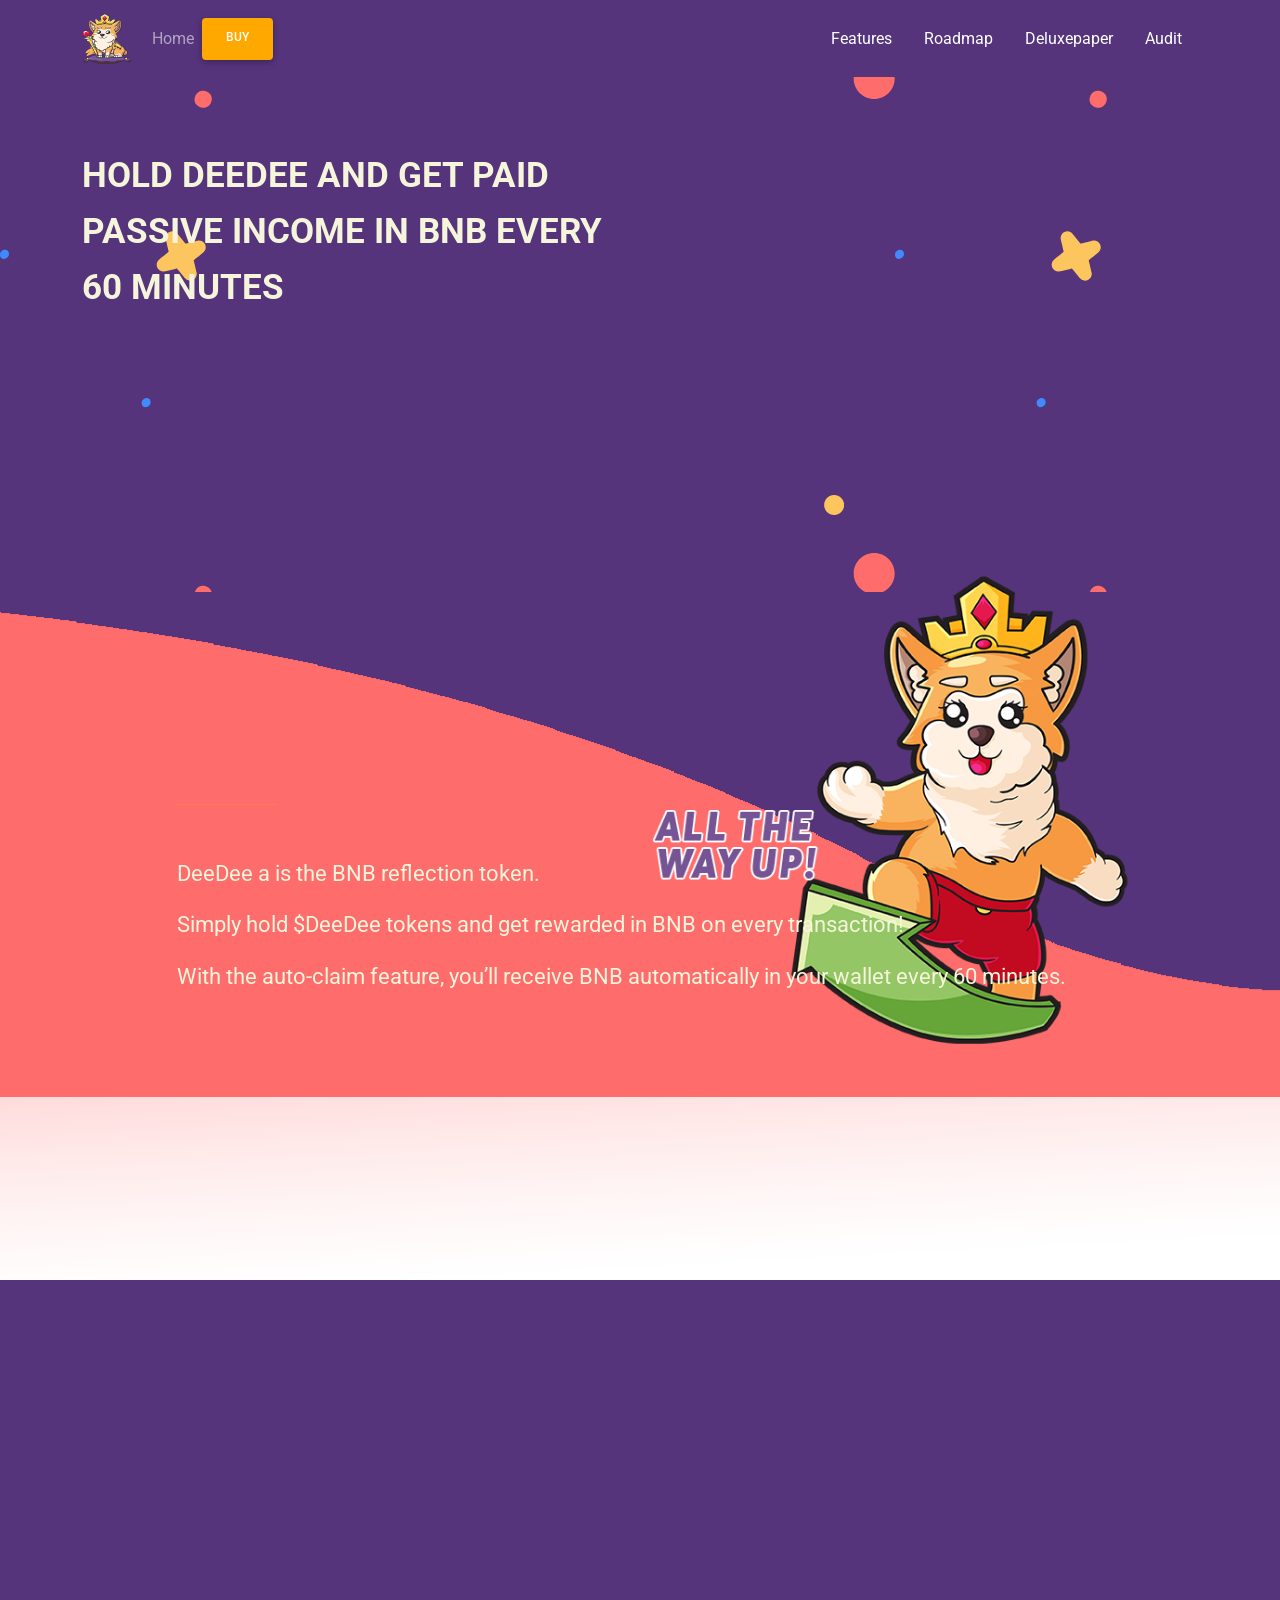
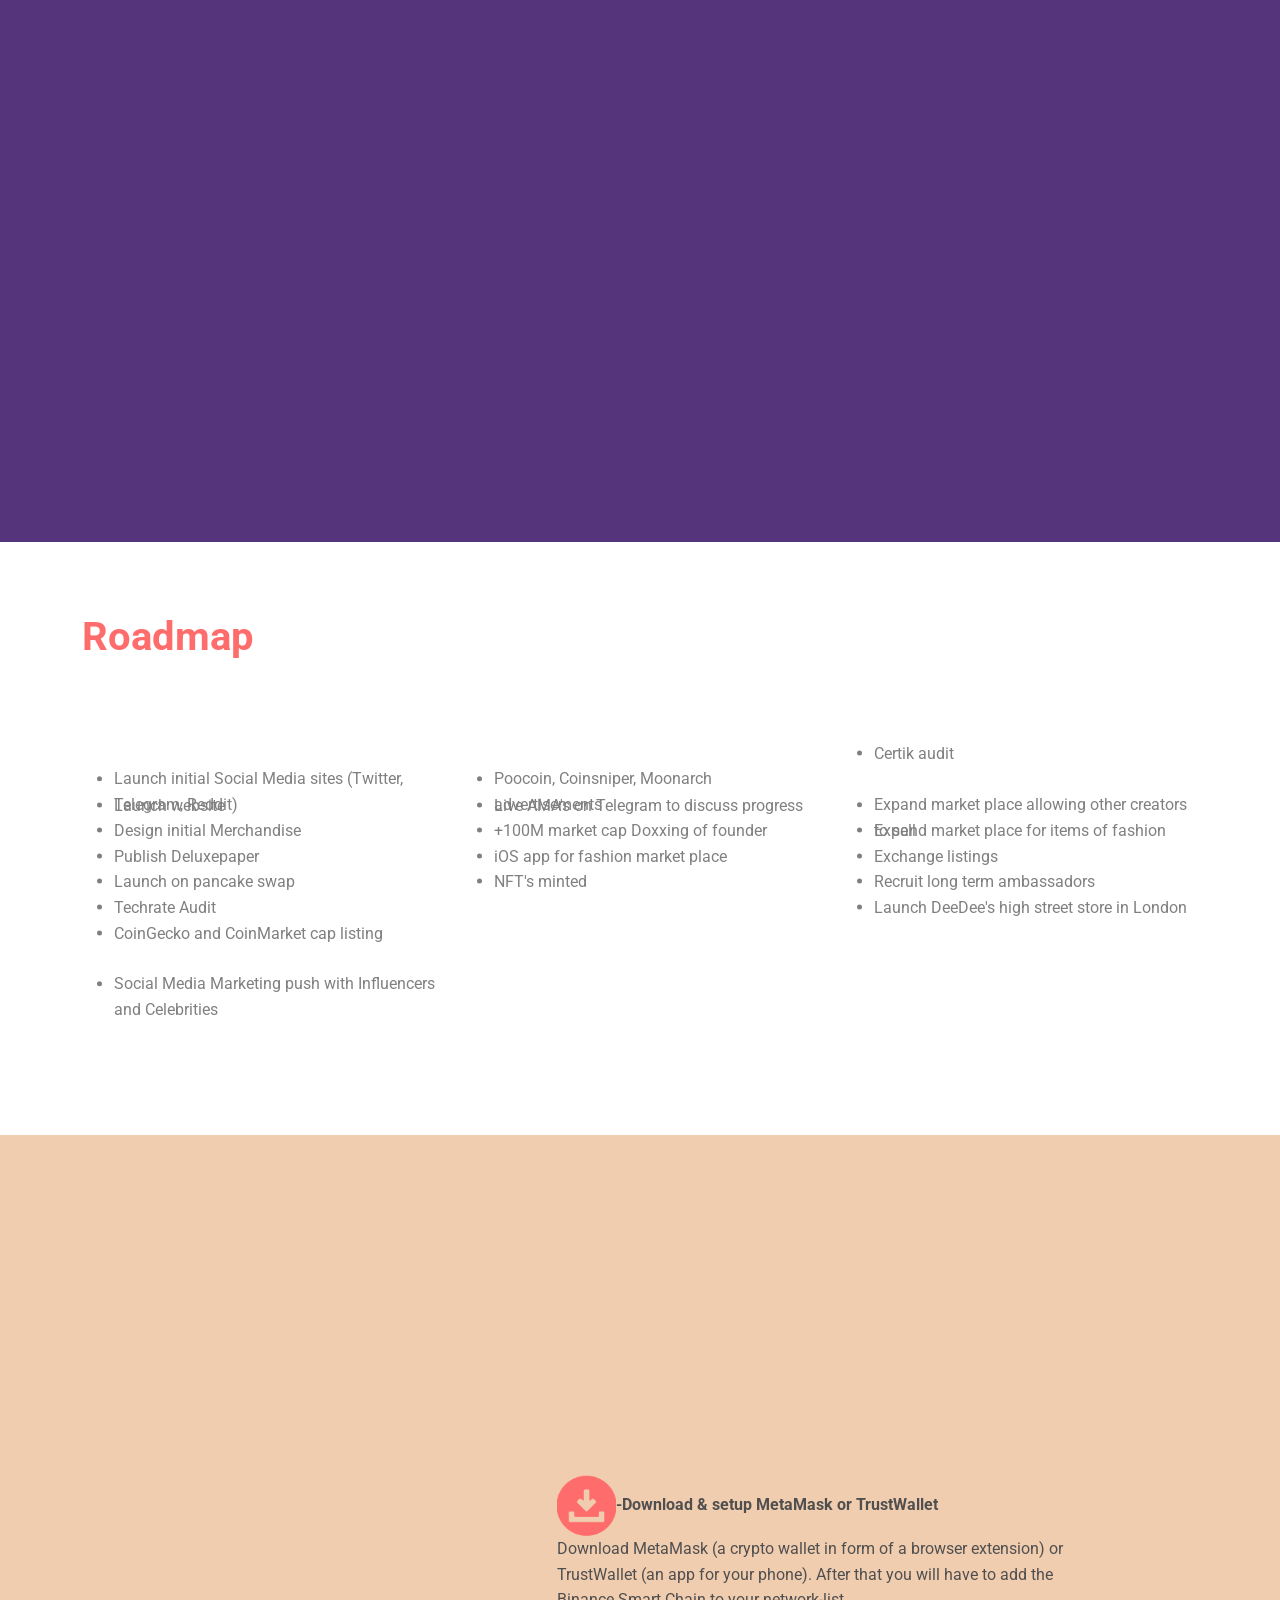
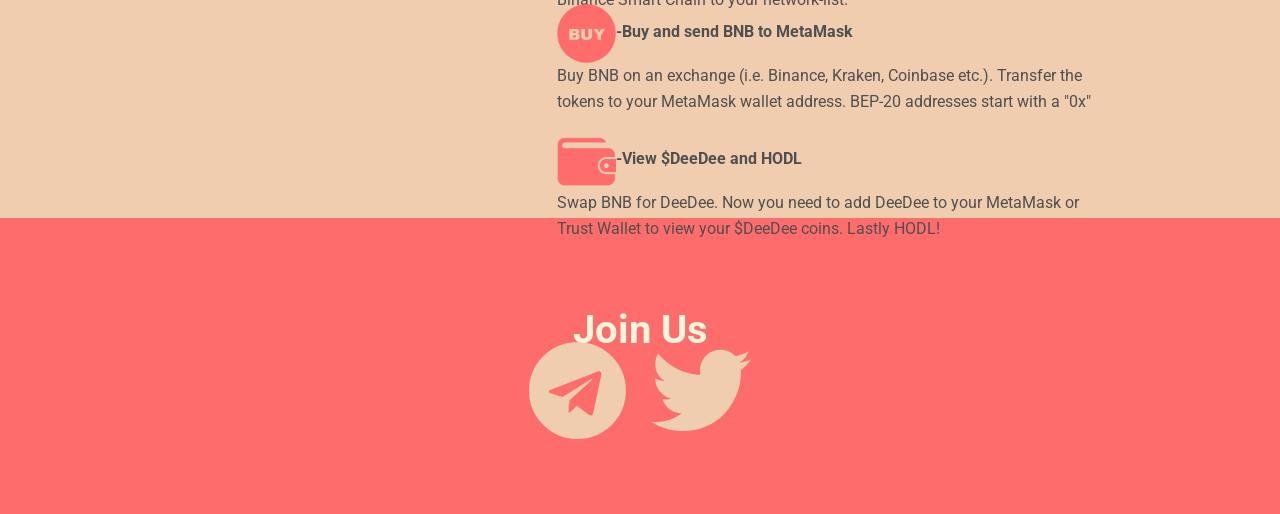
==== index.html @ 5d1626b3 "Add files via upload" ====
<!DOCTYPE html>
<html lang="en">
  <head>
    <meta charset="UTF-8" />
    <meta name="viewport" content="width=device-width, initial-scale=1, shrink-to-fit=no" />
    <meta http-equiv="x-ua-compatible" content="ie=edge" />
    <title>btrend</title>
    <!-- MDB icon -->
    <link rel="icon" href="img/.ico" type="image/x-icon" />
    
    <link rel="stylesheet" href="css/aos.css">
    <!-- Font Awesome -->
    <link rel="stylesheet" href="https://use.fontawesome.com/releases/v5.15.2/css/all.css" />
    <link href="https://unpkg.com/aos@2.2/dist/aos.css" rel="stylesheet"/>
    <!-- Google Fonts Roboto -->
    <link
      rel="stylesheet"
      href="https://fonts.googleapis.com/css2?family=Roboto:wght@300;400;500;700&display=swap"
    />
    <!-- MDB -->
    <link rel="stylesheet" href="css/mdb.min.css" />
    <style>
       body {
           background-color: #55347b;
       }
       .navbar {
           background-color: #55347b;
       }
       .nav-logo {
         width: 50px;
       }
       .fas {
         color: black;
       }
       header {
         padding: 20px;
         background-image: url("img/floating-elements.png");
       }
       h1 {
           font-weight: bolder;
           color: beige;
           font-size: 40px;
       }
       .hr {
           background-color: orange;
           width: 100px;
       }
       .nofill {
         border: 1px solid orange;
         border-radius: 20px;
         padding: 10px;
         color: orange;
         font-size: smaller;
       }
       .fill {
         border: 1px solid orange;
         background-color: orange;
         border-radius: 20px;
         padding: 10px;
         color: white;
         font-size: smaller;
       }
       .ready {
         background-image: url("img/ready.jpg");
         background-repeat: no-repeat;
         background-size: cover;
         background-attachment: fixed;
         padding: 20px;
         text-align: center;
         color: rgb(253, 247, 247);
       }
       .ready-h1 {
         font-size: 200px;
         font-weight: bolder;
       }
   .headerp {
     font-size: 35px;
     font-weight: bolder;
     color: beige;
   }
       .card {
         border: 1px solid #ff6c6c;
         background-color: white;
         background-image: linear-gradient(white, #ff6c6c);
         padding: 20px;
         font-size: smaller;
         text-align: justify;
         color: rgb(17, 17, 17);
         height: 400px;
       }
       .card p {
         font-weight: lighter;
       }
       h4 {
         font-size: 23px;
         font-weight: bolder;
         color: black;
       }
       .services {
         background-image: url("img/bg2.png");
         background-repeat: no-repeat;
         background-size: cover;
         background-attachment: fixed;
         padding: 20px;
         color: white;
       }
       .cardimg {
         width: 120px;
       }
      .about-deedee p {
        font-size: 22px;
        color: beige;
      }
      .about-deedee {
        background-image: url("img/bg1.png");
        padding: 20px;
      }
      .bt {
        border: 1px solid #ff6c6c;
        background-color: #ff6c6c;
        color: beige;
        padding: 15px 40px 15px 40px;
        
      }
      .roadmap {
       background-color: white;  
       color: gray; 
       padding: 20px;
      }
      .roadmap h1 {
        color: #ff6c6c;
      }
      .how {
        background-color: rgb(241, 205, 176);
        padding: 20px;
      }
      .how-buy {
        height: 60px;
      }
    </style>
  </head>
  <body>
    <!-- Start your project here-->
   <!-- Navbar -->
   <nav class="navbar navbar-expand-lg fixed-top navbar-dark " style="box-shadow: none;">
              <!-- Container wrapper -->
              <div class="container">
                <!-- Navbar brand -->
                <a style="font-weight: 800px;" class="navbar-brand me-2" href="https://mecnix.com/">
                  <img src="img/deelogo.png" class="nav-logo" width="20px">
                </a>

                <!-- Toggle button -->
                <button
                  class="navbar-toggler"
                  type="button"
                  data-mdb-toggle="collapse"
                  data-mdb-target="#navbarButtonsExample"
                  aria-controls="navbarButtonsExample"
                  aria-expanded="false"
                  aria-label="Toggle navigation"
                >
                  <i class="fas fa-bars"></i>
                </button>

                <!-- Collapsible wrapper -->
                <div class="collapse navbar-collapse" id="navbarButtonsExample">
                  <!-- Left links -->
                  <ul class="navbar-nav me-auto mb-2 mb-lg-0">
                    <li class="nav-item">
                      <a class="nav-link" href="#">Home</a>
                    </li>
                    <a type="button" href="#contact" class="btn btn-warning btn-theme me-3">
                      Buy
                    </a>
                  </ul>
                  <!-- Left links -->

                  <div class="d-flex align-items-center">
                  <a href="#about"  class="px-3 text-white">
                      Features 
                    </a>
                    <a href="#contact" class="px-3 text-white">
                      Roadmap 
                    </a>
                    <a type="button" href="#contact" class="px-3 text-white">
                      Deluxepaper
                    </a>
                    <a type="button" href="#contact" class="px-3 text-white">
                      Audit
                    </a>
                   
                  </div>
                </div>
                <!-- Collapsible wrapper -->
              </div>
              <!-- Container wrapper -->
            </nav>
            <!-- Navbar -->
<header>
      <div class="container">
           <div class="row">
                 <div class="col-md-6">
                     <div class="header-c">
                         <br>
                         <br>
                         <br>
                         <br>
                         <br>
                         <p class="headerp">
                            HOLD DEEDEE
                            AND GET PAID PASSIVE
                            INCOME IN BNB EVERY
                            60 MINUTES
                         </p>
                     </div>
                 </div>
                 <div class="col-md-6">
                     <br>
                     <br>
                     <br>
                     <img src="img/header.png" class="card-img-top"  data-aos="slide-up" data-aos-duration="1000">
                 </div>
           </div>
      </div>
</header>
<div class="about-deedee">
    <div class="container">
         <div class="row">
              <div class="col-md-1"></div>
              <div class="col-md-10">
                <br>
                <br>
                <br>
                <br>
                <br>
                   <h1 data-aos="fade-up" data-aos-duration="1000">What $DeeDee</h1>
                  <hr class="hr">
                  <p data-aos="slide-up" data-aos-duration="1000">DeeDee a is the BNB reflection token.</p>
                  <p data-aos="slide-up" data-aos-duration="1000">Simply hold $DeeDee tokens and get rewarded in BNB on every transaction!</p>
                  <p data-aos="slide-up" data-aos-duration="1000">With the auto-claim feature, you’ll receive BNB automatically in your wallet every 60 minutes.</p>
                  <br>
                  
                <br>
                <br>
                <br>
              </div>
              <div class="col-md-1"></div>
         </div>
    </div>
</div>
<div class="services d-flex justify-content-center">
  <br>
  <br>
  <br>
     <div class="container">
           <div class="row">
                <div class="col-md-1"></div>
                <div class="col-md-10">
                  
                  <div class="row">
                    <div class="col-md-4">
                     <br>
                     <br>
                         <div class="card"  data-aos="fade-up" data-aos-duration="1000">
                              <img src="img/3.png" class="cardimg"><br>
                              <h4>10/12% Redistribution In BNB</h4>
                              <p>
                              10% of every buy and 12% of every sell is taken and redistributed to all holders. Hold $DeeDee coins, earn BNB. You
                              don’t need to claim your earned BNB. It’s automatically sent to your wallet every 60 minutes. Note: in periods of lower
                              volume this may take longer, but you always get your BNB.
                              </p>
                         </div>
                         <br>
                           <br>
                    </div>
                    <div class="col-md-4">
                     <br>
                     <br>
                        <div class="card"  data-aos="fade-up" data-aos-duration="1000">
                             <img src="img/4.png" class="cardimg">
                             <h4>1% charity</h4>
                             <hr class="hr">
                             <p>
                              From every transaction, 1% of every transaction auto distributed
                             </p>
                       </div>
                       <br>
                           <br>
                    </div>
                    <div class="col-md-4">
                           <br>
                           <br>
                       <div class="card"  data-aos="fade-up" data-aos-duration="1000">
                            <img src="img/5.PNG" class="cardimg"><br>
                           <h4>Auto Liquidity Pool</h4>
                           <hr class="hr">
                           <p>
                            2% of every buy and 3% of every sell is transformed into liquidity for Pancakeswap.
                            It’s automatic and helps create a price floor (stability).

                           </p>
                       </div>
                       <br>
                       <br>
                    </div>
               </div>

              <div class="row">
                <div class="col-md-4">
                  <br>
                  <br>
                  <div class="card" data-aos="fade-up" data-aos-duration="1000">
                    <img src="img/6.png" class="cardimg"><br>
                    <h4>Secured By Design</h4>
                    <p>
                      Initial Liquidity Provided will be locked with DXLock for more than 6months. The contract is being audited by Techrate
                      (In progress).
                    </p>
                  </div>
                  <br>
                  <br>
                </div>
                <div class="col-md-4">
                  <br>
                  <br>
                  <div class="card" data-aos="fade-up" data-aos-duration="1000">
                    <img src="img/7.png" class="cardimg">
                    <h4>Massive Marketing Plan</h4>
                    <hr class="hr">
                    <p>
                      2% of every transaction is allocated to Marketing in BNB (swapped to BNB in real time to avoid dumps). So we can fuel
                      the most ambitious projects and reward our active community
                    </p>
                  </div>
                  <br>
                  <br>
                </div>
                <div class="col-md-4">
                  <br>
                  <br>
                  <div class="card" data-aos="fade-up" data-aos-duration="1000">
                    <img src="img/3.PNG" class="cardimg"><br>
                    <h4>Huge giveaways</h4>
                    <hr class="hr">
                    <p>
                      Large giveaways planned at staggered market caps from iPhones, Louis Vuitton handbags, Teslas, Lamborghinis and much
                      more.
              
                    </p>
                  </div>
                  <br>
                  <br>
                </div>
              </div>

                </div>
                <div class="col-md-1"></div>
           </div>
     </div>
     <br>
  <br>
  <br>
</div>  
<div class="roadmap">
  <br>
  <br>
     <div class="container">
          <div class="row">
              <br>
              <br>
              <br>
              <br>
              <h1 data-aos="Zoom-in" data-aos-duration="1000">Roadmap</h1>
              
              <br>
              <br>
               <div class="col-md-4">
                   <ul>
                      <li data-aos="slide-up" data-aos-duration="1000">Launch initial Social Media sites (Twitter, Telegram, Reddit)</li>
                      <li data-aos="slide-up" data-aos-duration="1000">Launch website</li>
                      <li data-aos="slide-up" data-aos-duration="1000">Design initial Merchandise</li>
                      <li data-aos="slide-up" data-aos-duration="1000">Publish Deluxepaper</li>
                      <li data-aos="slide-up" data-aos-duration="1000">Launch on pancake swap</li>
                      <li data-aos="slide-up" data-aos-duration="1000">Techrate Audit</li>
                      <li data-aos="slide-up" data-aos-duration="1000">CoinGecko and CoinMarket cap listing</li>
                      <li data-aos="slide-up" data-aos-duration="1000">Social Media Marketing push with Influencers and Celebrities</li>
                   </ul>
               </div>
              <div class="col-md-4">
                  <ul>
                    <li data-aos="slide-up" data-aos-duration="1000">Poocoin, Coinsniper, Moonarch advertisements</li>
                    <li data-aos="slide-up" data-aos-duration="1000">Live AMA's on Telegram to discuss progress</li>
                    <li data-aos="slide-up" data-aos-duration="1000">+100M market cap Doxxing of founder</li>
                   
                    <li data-aos="slide-up" data-aos-duration="1000">iOS app for fashion market place</li>
                    <li data-aos="slide-up" data-aos-duration="1000">NFT's minted</li>
                  </ul>
              </div>
              <div class="col-md-4">
                   <ul>
                       <li data-aos="slide-up" data-aos-duration="1000">Certik audit</li>
                       <li data-aos="slide-up" data-aos-duration="1000">Expand market place allowing other creators to sell</li>
                       <li data-aos="slide-up" data-aos-duration="1000">Expand market place for items of fashion</li>
                       <li data-aos="slide-up" data-aos-duration="1000">Exchange listings</li>
                       <li data-aos="slide-up" data-aos-duration="1000">Recruit long term ambassadors</li>
                       <li data-aos="slide-up" data-aos-duration="1000">Launch DeeDee's high street store in London</li>
                   </ul>
                  <br>
              </div>
              <a href="" class="bt" data-aos="zoom-out" data-aos-duration="1000">WHITEPAPER</a>
              <br>
              <br>
              <br>
          </div>
     </div>
     <br>
     <br>
</div>
<div class="how">
  <br>
  <br>
     <div class="container">
         <div class="row">
             <div class="col-md-1"></div>
             <div class="col-md-4">
                 <img src="img/object32x.png" class="card-img-top" data-aos="zoom-out" data-aos-duration="1000">
             </div>
             <div class="col-md-6">
                <br>
                <br>
                 <h1 data-aos="zoom-out" data-aos-duration="1000">How to buy $DeeDee</h1>
                 <br>
                 <p data-aos="slide-up" data-aos-duration="1000">
                <img class="how-buy" src="img/images.png"><b>-Download & setup MetaMask or TrustWallet</b><br>
                Download MetaMask (a crypto wallet in form of a browser extension) or TrustWallet (an app for your phone). After that
                you will have to add the Binance Smart Chain to your network-list.
              </p>
                <p data-aos="slide-up" data-aos-duration="1000">
                  <img class="how-buy" src="img/buy.png"><b>-Buy and send BNB to MetaMask</b><br>
                  Buy BNB on an exchange (i.e. Binance, Kraken, Coinbase etc.). Transfer the tokens to your MetaMask wallet address.
                  BEP-20 addresses start with a "0x"
                </p>
                <p data-aos="slide-up" data-aos-duration="1000">
                  <img class="how-buy" src="img/wallet.png"><b>-View $DeeDee and HODL</b><br>
                  Swap BNB for DeeDee. Now you need to add DeeDee to your MetaMask or Trust Wallet to view your $DeeDee coins. Lastly
                  HODL!
                </p>
                
             </div>
             <div class="col-md-1"></div>
         </div>
     </div>
      <br>
      <br>
</div>
<!-- Footer -->
<footer style="text-align: center; font-size: 100px;padding: 40px;background-color: #ff6c6c;">
    <div class="container">
        <div class="row">
             <div class="col-md-4"></div>
            <div class="col-md-4">
                <h1 data-aos="slide-up" data-aos-duration="1000">Join Us</h1>
                <a href="https://t.me/officialdeluxedoge" data-aos="slide-up" data-aos-duration="1000" style="color: rgb(241, 205, 176);"><i class="fab fa-telegram"></i></a>
                <a href="https://twitter.com/DeeDeeDoge" data-aos="slide-up" data-aos-duration="1000" style="color: rgb(241, 205, 176);"><i class="fab fa-twitter"></i></a>
            </div>
            <div class="col-md-4"></div>
        </div>
    </div>
</footer>
<script src="js/aos.js"></script>
    <script>
      AOS.init({
        easing: 'ease-in-out-sine'
      });
    </script>

    <!-- MDB -->
    <script type="text/javascript" src="js/mdb.min.js"></script>
    <!-- Custom scripts -->
    <script src="https://unpkg.com/aos@2.2/dist/aos.js"></script>
    <script type="text/javascript"></script>
  </body>
</html>
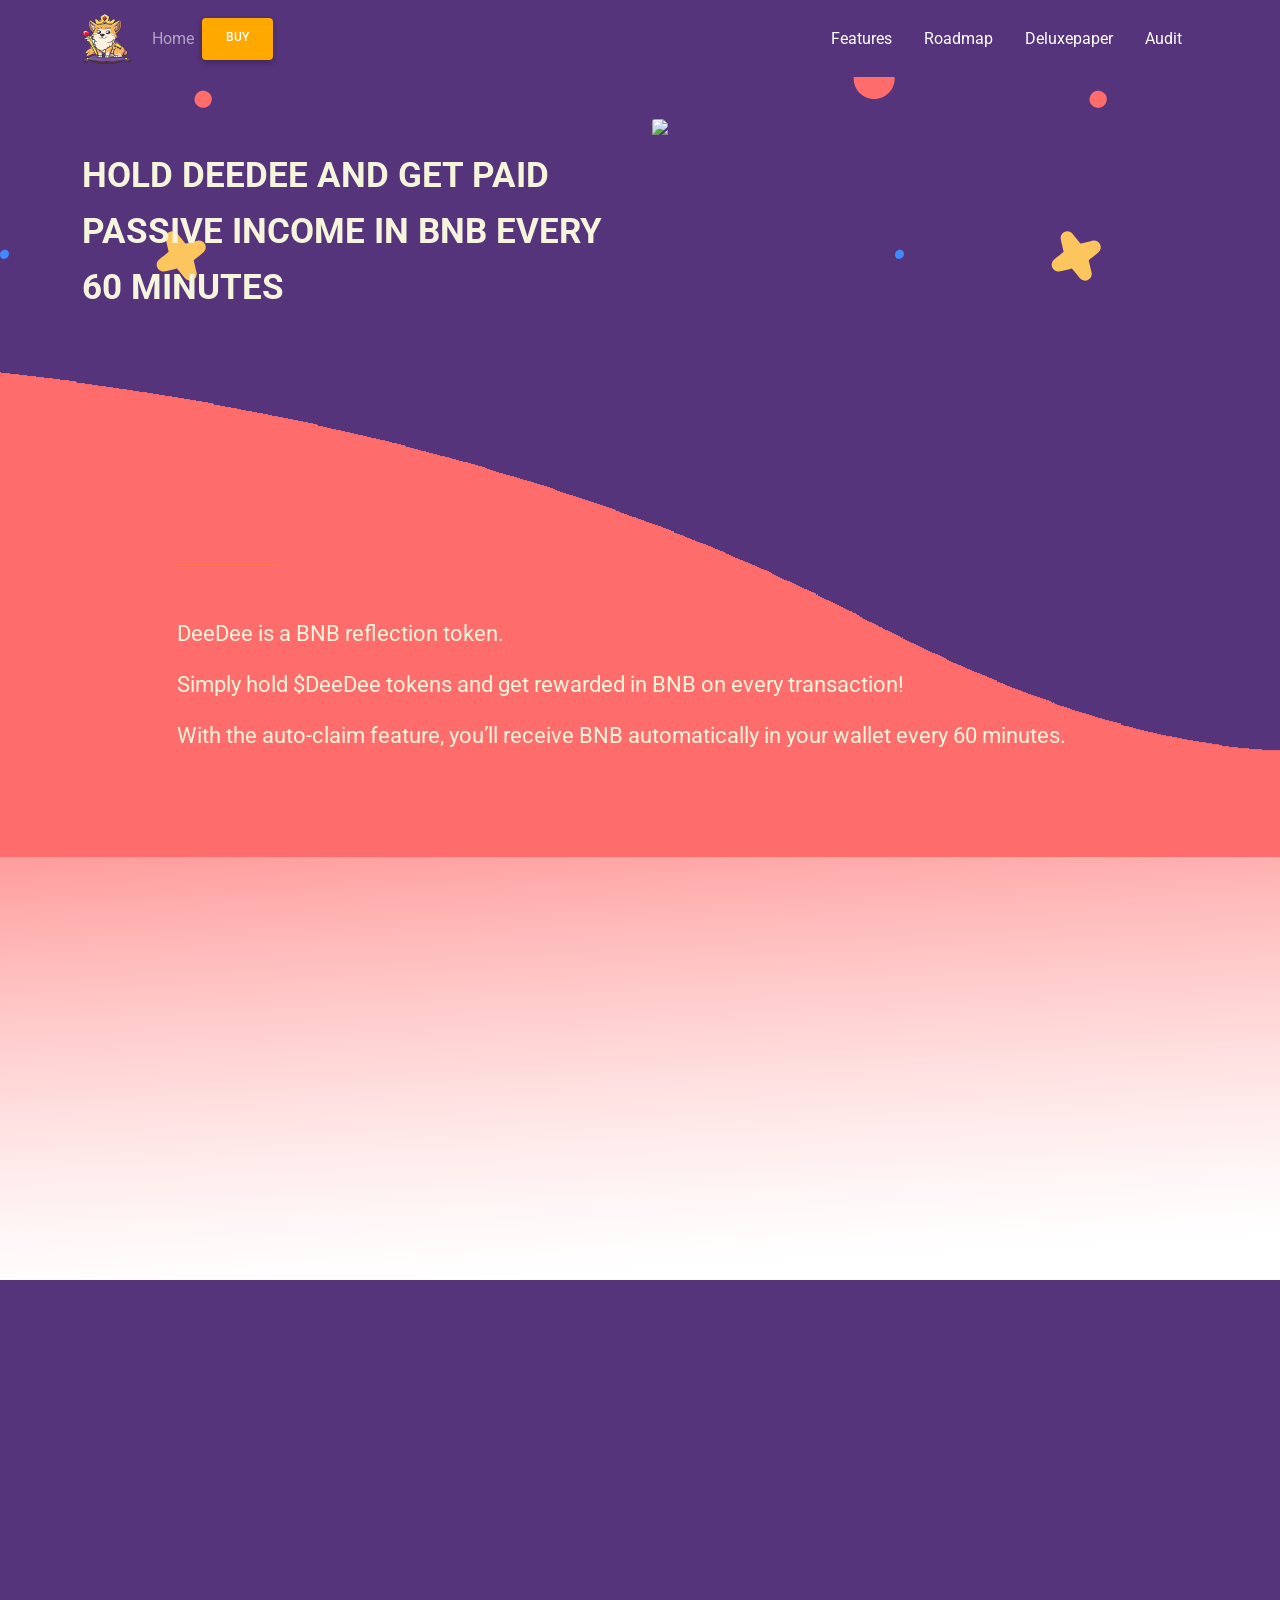
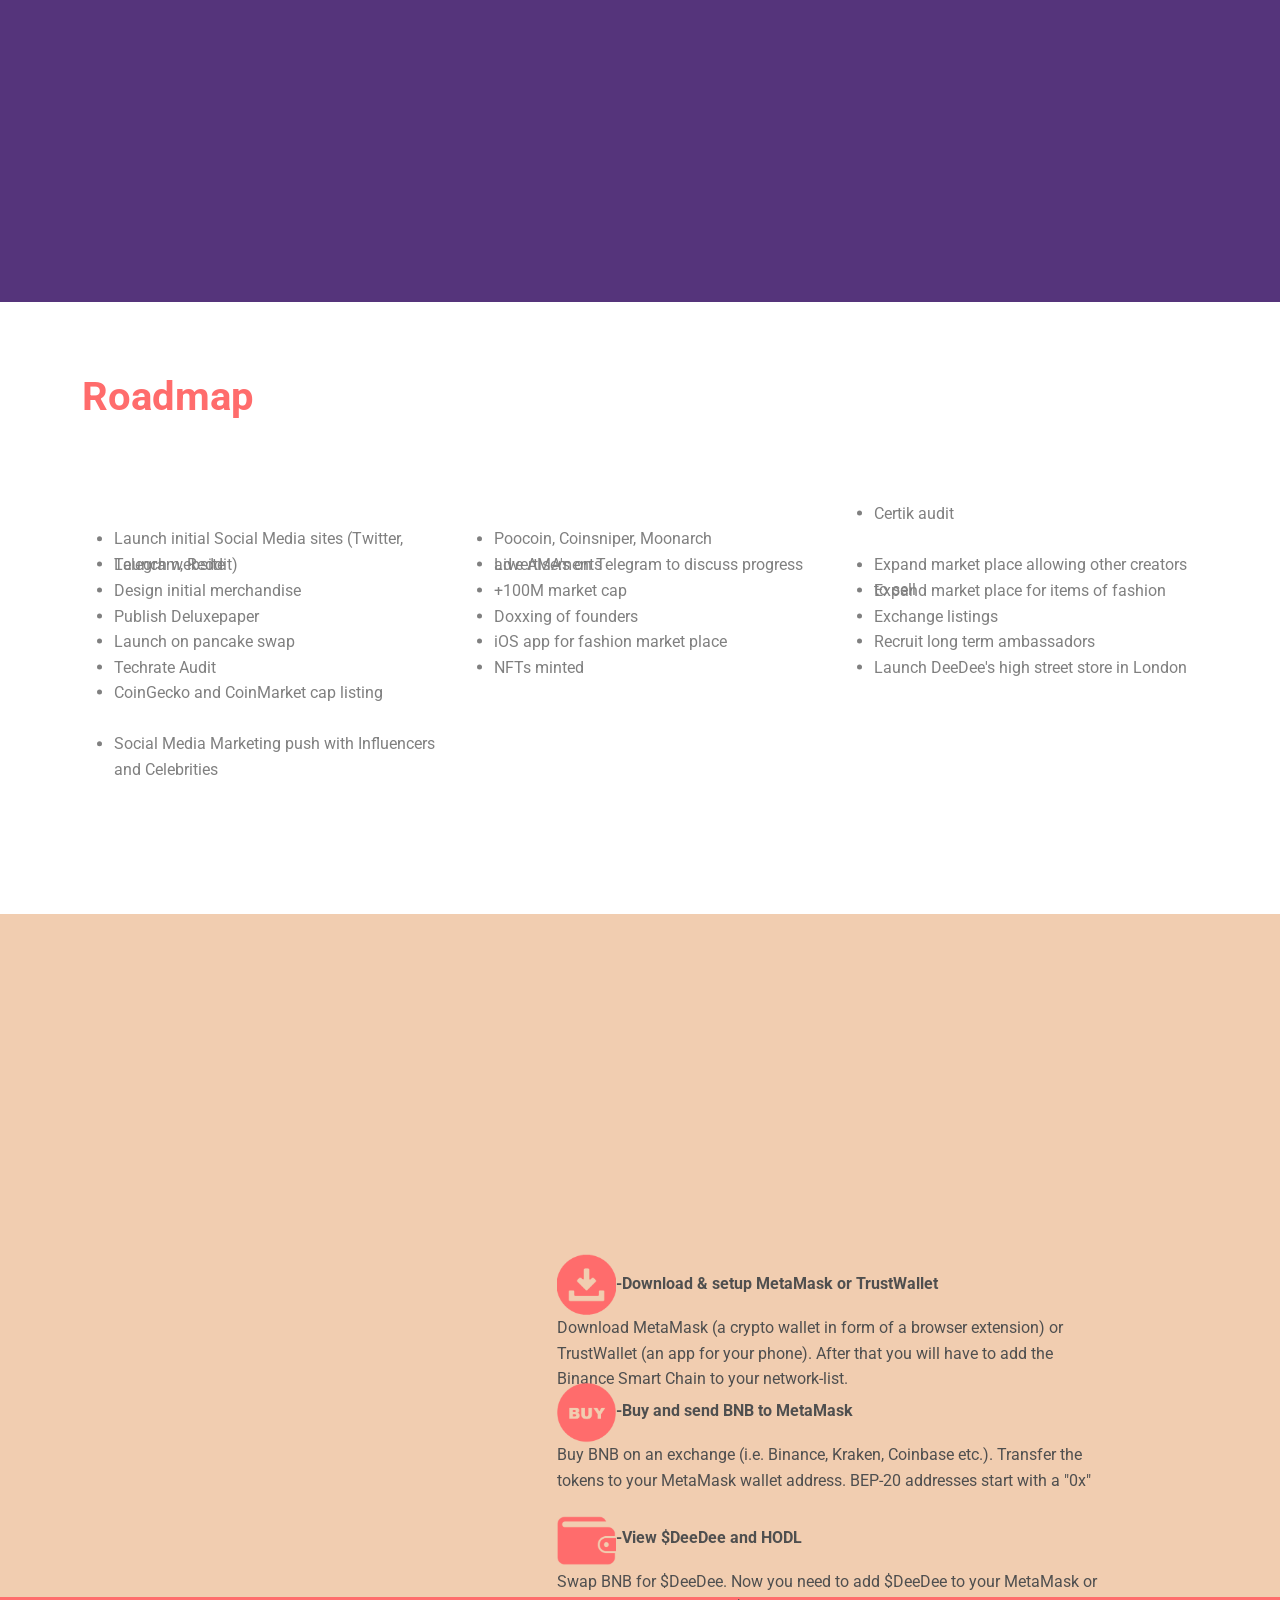
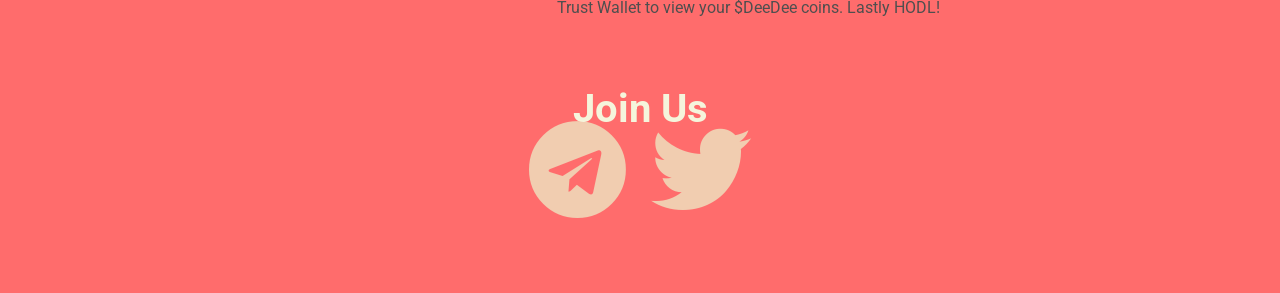
==== commit aaeca723: "Add files via upload" ====
--- a/index.html
+++ b/index.html
@@ -219,7 +219,7 @@
                      <br>
                      <br>
                      <br>
-                     <img src="img/header.png" class="card-img-top"  data-aos="slide-up" data-aos-duration="1000">
+                     <img src="img/deelogo2.png" class="card-img-top"  data-aos="slide-up" data-aos-duration="1000">
                  </div>
            </div>
       </div>
@@ -236,7 +236,7 @@
                 <br>
                    <h1 data-aos="fade-up" data-aos-duration="1000">What $DeeDee</h1>
                   <hr class="hr">
-                  <p data-aos="slide-up" data-aos-duration="1000">DeeDee a is the BNB reflection token.</p>
+                  <p data-aos="slide-up" data-aos-duration="1000">DeeDee is a BNB reflection token.</p>
                   <p data-aos="slide-up" data-aos-duration="1000">Simply hold $DeeDee tokens and get rewarded in BNB on every transaction!</p>
                   <p data-aos="slide-up" data-aos-duration="1000">With the auto-claim feature, you’ll receive BNB automatically in your wallet every 60 minutes.</p>
                   <br>
@@ -282,7 +282,8 @@
                              <h4>1% charity</h4>
                              <hr class="hr">
                              <p>
-                              From every transaction, 1% of every transaction auto distributed
+                              <!-- From every transaction, 1% of every transaction auto distributed -->
+                              A portion 
                              </p>
                        </div>
                        <br>
@@ -329,8 +330,8 @@
                     <h4>Massive Marketing Plan</h4>
                     <hr class="hr">
                     <p>
-                      2% of every transaction is allocated to Marketing in BNB (swapped to BNB in real time to avoid dumps). So we can fuel
-                      the most ambitious projects and reward our active community
+                      2% of every transaction is allocated to Marketing (swapped to BNB in real time to avoid dumps). So we can fuel
+                      the most ambitious projects and reward our active community.
                     </p>
                   </div>
                   <br>
@@ -344,7 +345,7 @@
                     <h4>Huge giveaways</h4>
                     <hr class="hr">
                     <p>
-                      Large giveaways planned at staggered market caps from iPhones, Louis Vuitton handbags, Teslas, Lamborghinis and much
+                      Big giveaways planned at staggered market caps from iPhones, Louis Vuitton handbags, Teslas, Lamborghinis and much
                       more.
               
                     </p>
@@ -379,7 +380,7 @@
                    <ul>
                       <li data-aos="slide-up" data-aos-duration="1000">Launch initial Social Media sites (Twitter, Telegram, Reddit)</li>
                       <li data-aos="slide-up" data-aos-duration="1000">Launch website</li>
-                      <li data-aos="slide-up" data-aos-duration="1000">Design initial Merchandise</li>
+                      <li data-aos="slide-up" data-aos-duration="1000">Design initial merchandise</li>
                       <li data-aos="slide-up" data-aos-duration="1000">Publish Deluxepaper</li>
                       <li data-aos="slide-up" data-aos-duration="1000">Launch on pancake swap</li>
                       <li data-aos="slide-up" data-aos-duration="1000">Techrate Audit</li>
@@ -391,10 +392,10 @@
                   <ul>
                     <li data-aos="slide-up" data-aos-duration="1000">Poocoin, Coinsniper, Moonarch advertisements</li>
                     <li data-aos="slide-up" data-aos-duration="1000">Live AMA's on Telegram to discuss progress</li>
-                    <li data-aos="slide-up" data-aos-duration="1000">+100M market cap Doxxing of founder</li>
-                   
+                    <li data-aos="slide-up" data-aos-duration="1000">+100M market cap</li>
+                    <li data-aos="slide-up" data-aos-duration="1000">Doxxing of founders</li>
                     <li data-aos="slide-up" data-aos-duration="1000">iOS app for fashion market place</li>
-                    <li data-aos="slide-up" data-aos-duration="1000">NFT's minted</li>
+                    <li data-aos="slide-up" data-aos-duration="1000">NFTs minted</li>
                   </ul>
               </div>
               <div class="col-md-4">
@@ -408,7 +409,7 @@
                    </ul>
                   <br>
               </div>
-              <a href="" class="bt" data-aos="zoom-out" data-aos-duration="1000">WHITEPAPER</a>
+              <a href="" style="font-size: 40px;" class="bt" data-aos="zoom-out" data-aos-duration="1000">DELUEXEPAPER</a>
               <br>
               <br>
               <br>
@@ -443,7 +444,7 @@
                 </p>
                 <p data-aos="slide-up" data-aos-duration="1000">
                   <img class="how-buy" src="img/wallet.png"><b>-View $DeeDee and HODL</b><br>
-                  Swap BNB for DeeDee. Now you need to add DeeDee to your MetaMask or Trust Wallet to view your $DeeDee coins. Lastly
+                  Swap BNB for $DeeDee. Now you need to add $DeeDee to your MetaMask or Trust Wallet to view your $DeeDee coins. Lastly
                   HODL!
                 </p>
                 
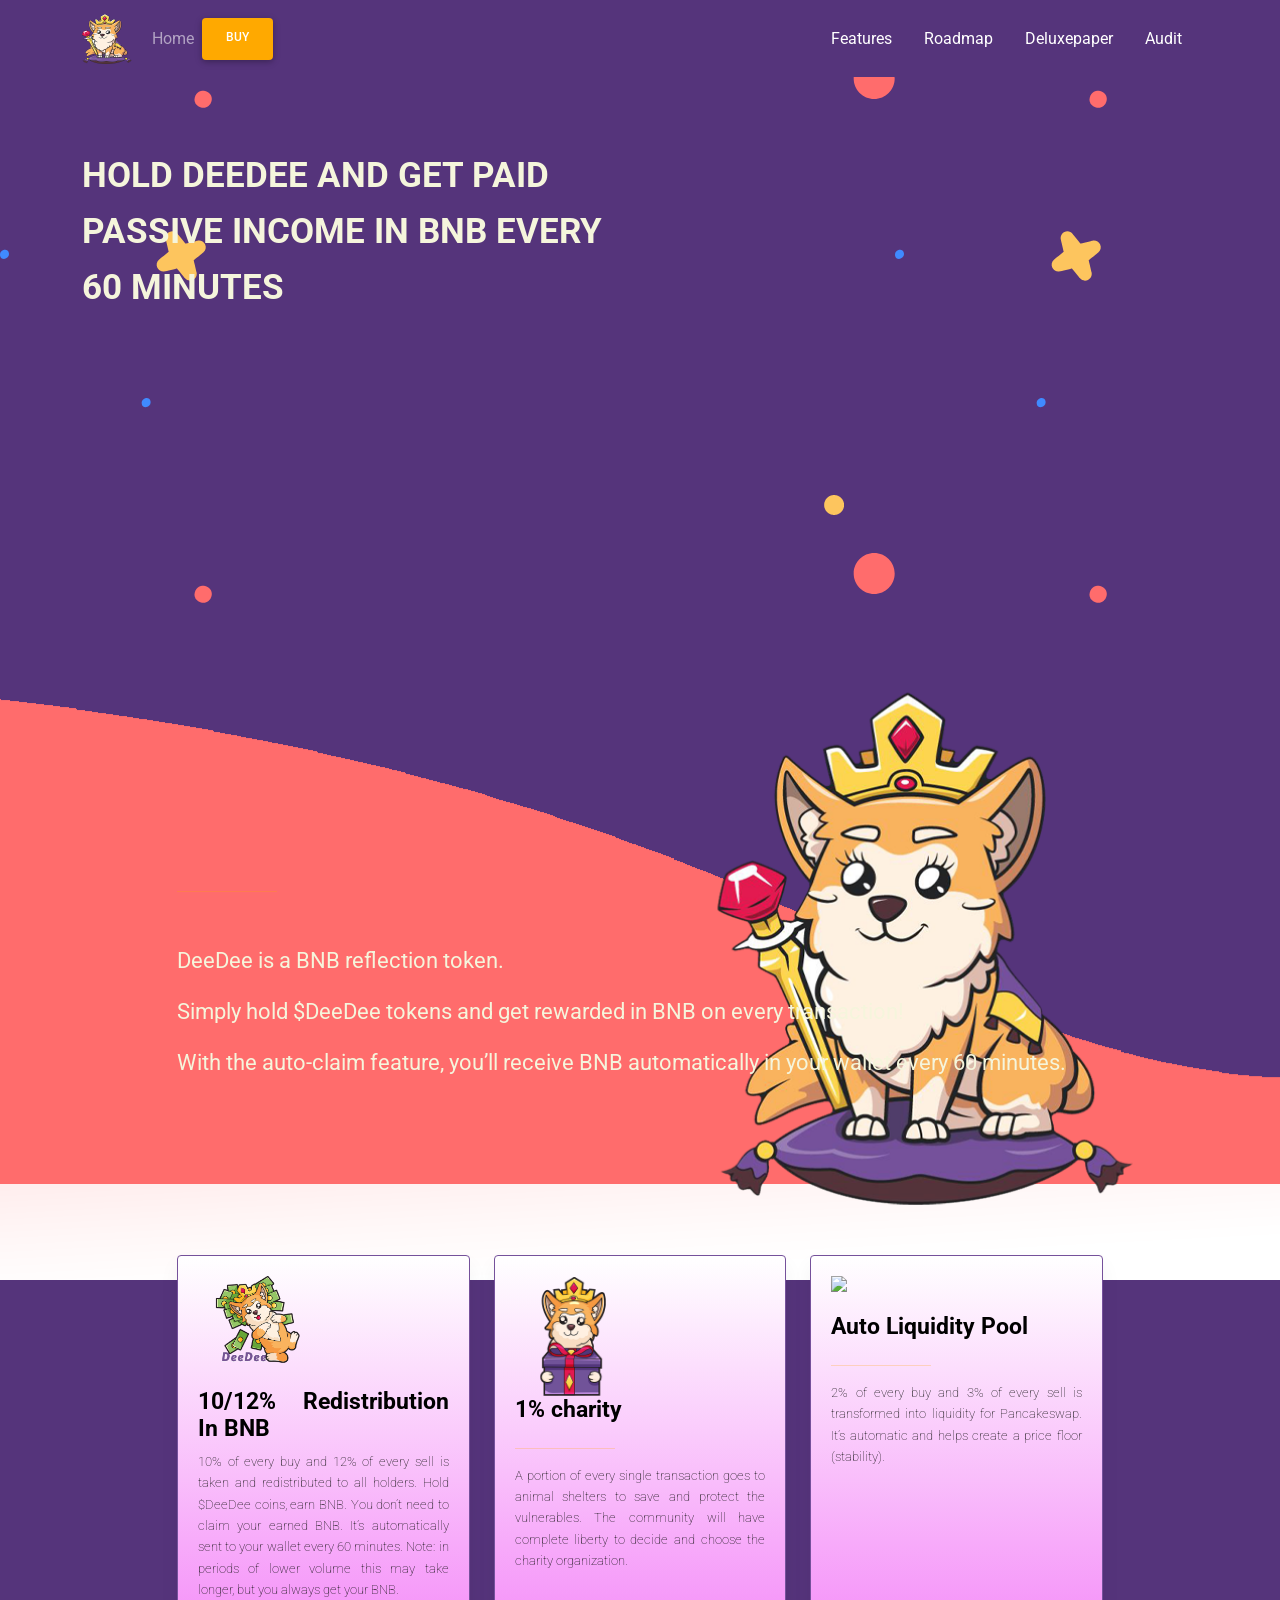
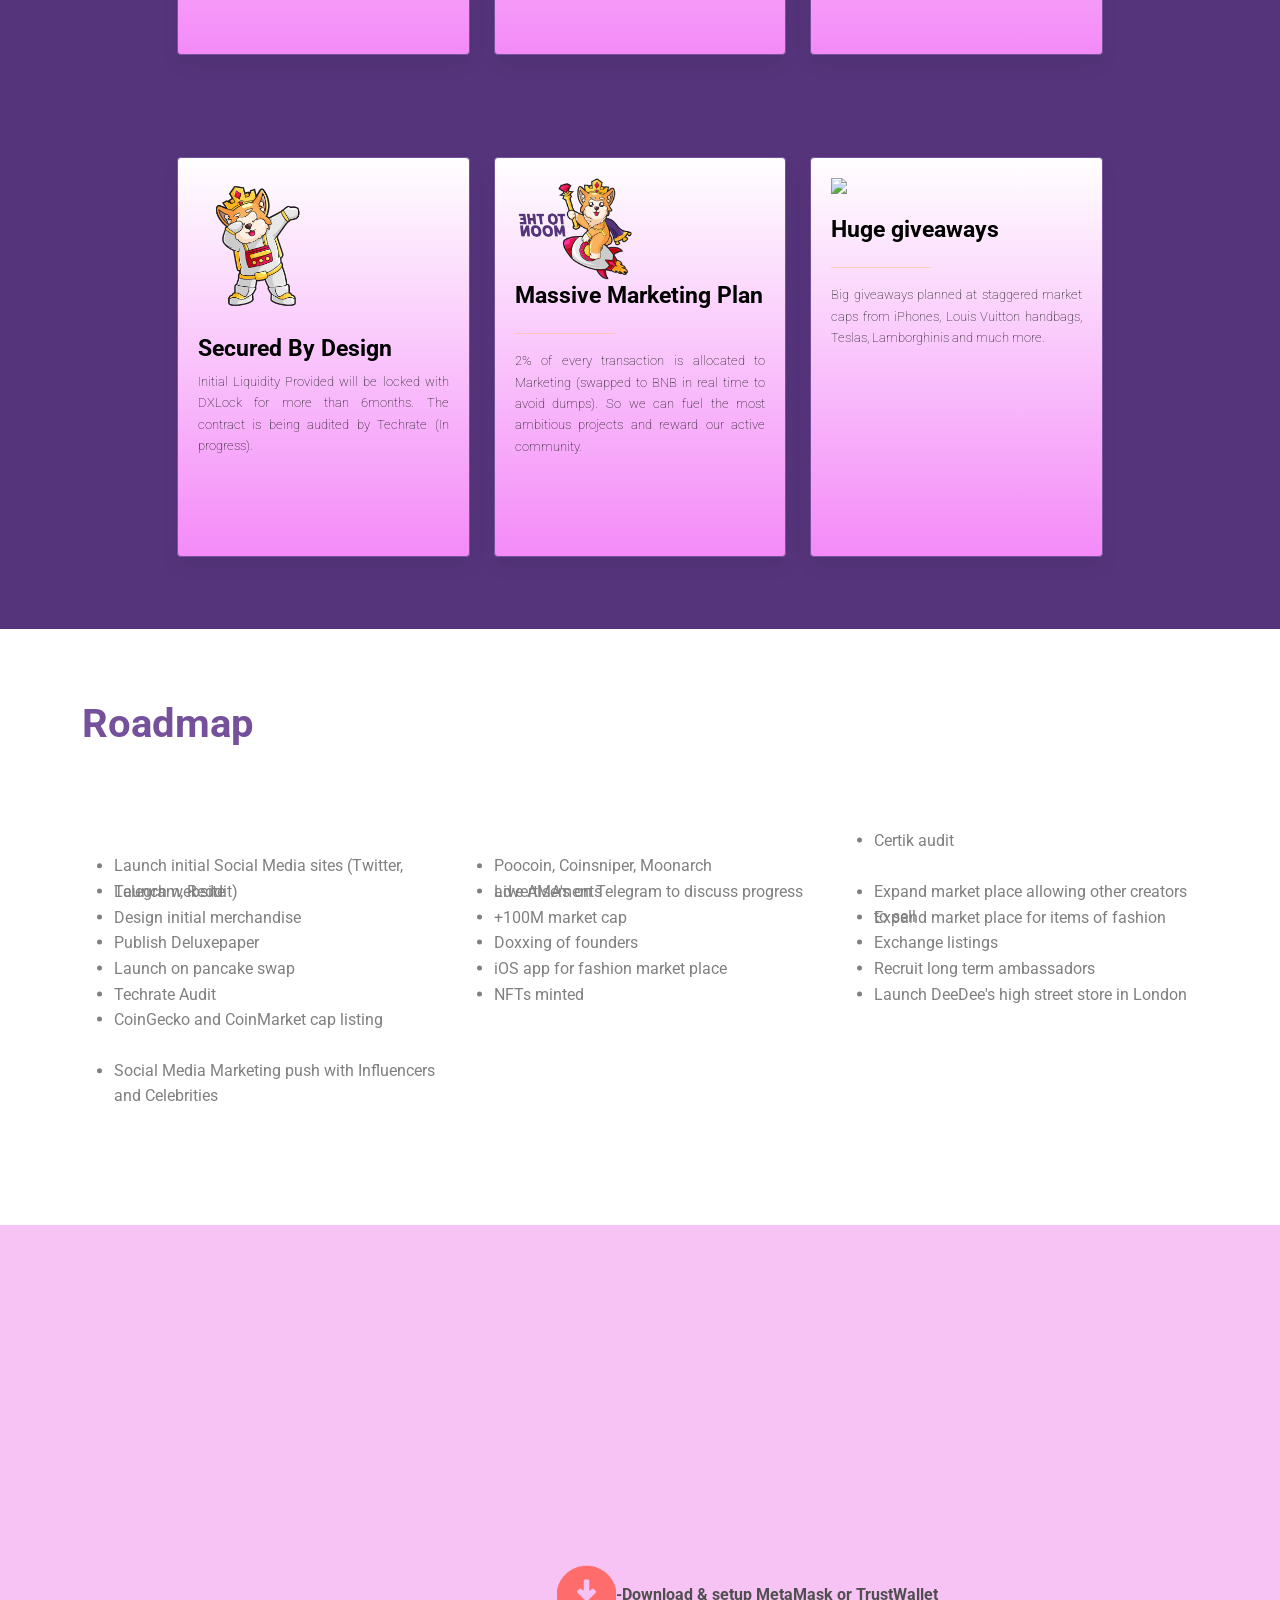
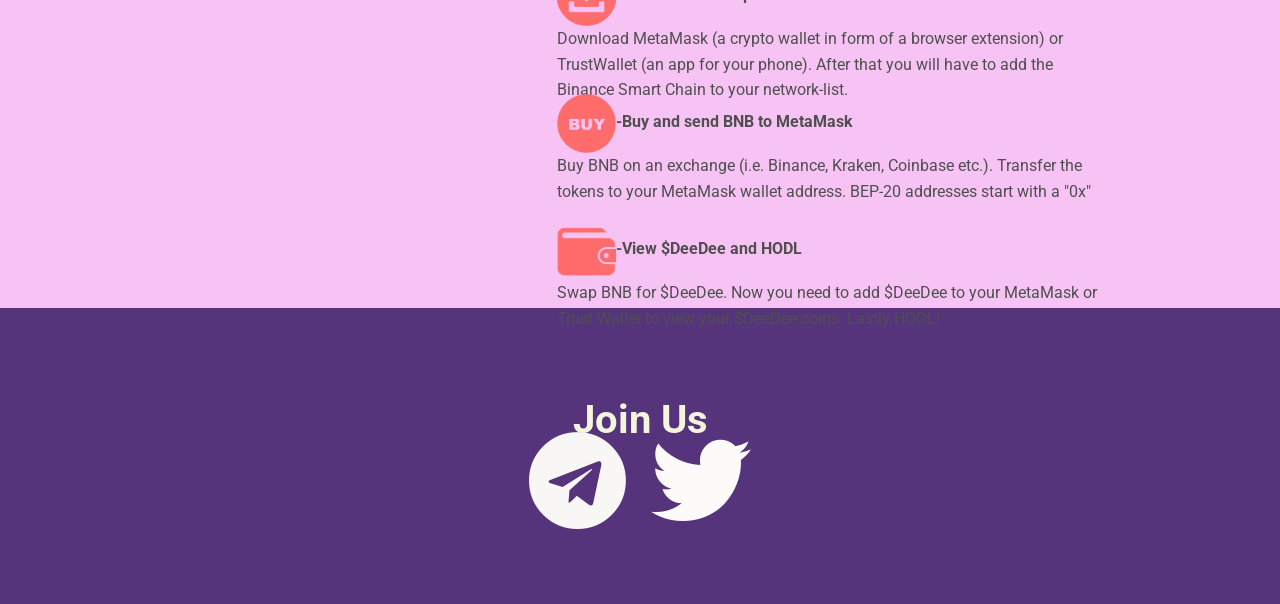
==== commit f97b8a2d: "Add files via upload" ====
--- a/index.html
+++ b/index.html
@@ -79,9 +79,9 @@
      color: beige;
    }
        .card {
-         border: 1px solid #ff6c6c;
+         border: 1px solid #75519b;
          background-color: white;
-         background-image: linear-gradient(white, #ff6c6c);
+         background-image: linear-gradient(white, #f48af8);
          padding: 20px;
          font-size: smaller;
          text-align: justify;
@@ -116,8 +116,8 @@
         padding: 20px;
       }
       .bt {
-        border: 1px solid #ff6c6c;
-        background-color: #ff6c6c;
+        border: 1px solid #75519b;
+        background-color: #75519b;
         color: beige;
         padding: 15px 40px 15px 40px;
         
@@ -128,10 +128,10 @@
        padding: 20px;
       }
       .roadmap h1 {
-        color: #ff6c6c;
+        color: #75519b;
       }
       .how {
-        background-color: rgb(241, 205, 176);
+        background-color: #f7c3f4;
         padding: 20px;
       }
       .how-buy {
@@ -262,7 +262,7 @@
                     <div class="col-md-4">
                      <br>
                      <br>
-                         <div class="card"  data-aos="fade-up" data-aos-duration="1000">
+                         <div class="card">
                               <img src="img/3.png" class="cardimg"><br>
                               <h4>10/12% Redistribution In BNB</h4>
                               <p>
@@ -277,13 +277,14 @@
                     <div class="col-md-4">
                      <br>
                      <br>
-                        <div class="card"  data-aos="fade-up" data-aos-duration="1000">
+                        <div class="card">
                              <img src="img/4.png" class="cardimg">
                              <h4>1% charity</h4>
                              <hr class="hr">
                              <p>
                               <!-- From every transaction, 1% of every transaction auto distributed -->
-                              A portion 
+                              A portion of every single transaction goes to animal shelters to save and protect the vulnerables.
+                              The community will have complete liberty to decide and choose the charity organization.
                              </p>
                        </div>
                        <br>
@@ -292,7 +293,7 @@
                     <div class="col-md-4">
                            <br>
                            <br>
-                       <div class="card"  data-aos="fade-up" data-aos-duration="1000">
+                       <div class="card">
                             <img src="img/5.PNG" class="cardimg"><br>
                            <h4>Auto Liquidity Pool</h4>
                            <hr class="hr">
@@ -311,7 +312,7 @@
                 <div class="col-md-4">
                   <br>
                   <br>
-                  <div class="card" data-aos="fade-up" data-aos-duration="1000">
+                  <div class="card">
                     <img src="img/6.png" class="cardimg"><br>
                     <h4>Secured By Design</h4>
                     <p>
@@ -325,7 +326,7 @@
                 <div class="col-md-4">
                   <br>
                   <br>
-                  <div class="card" data-aos="fade-up" data-aos-duration="1000">
+                  <div class="card">
                     <img src="img/7.png" class="cardimg">
                     <h4>Massive Marketing Plan</h4>
                     <hr class="hr">
@@ -340,7 +341,7 @@
                 <div class="col-md-4">
                   <br>
                   <br>
-                  <div class="card" data-aos="fade-up" data-aos-duration="1000">
+                  <div class="card">
                     <img src="img/3.PNG" class="cardimg"><br>
                     <h4>Huge giveaways</h4>
                     <hr class="hr">
@@ -409,7 +410,7 @@
                    </ul>
                   <br>
               </div>
-              <a href="" style="font-size: 40px;" class="bt" data-aos="zoom-out" data-aos-duration="1000">DELUEXEPAPER</a>
+              <a href="" style="font-size: 30px;" class="bt" data-aos="zoom-out" data-aos-duration="1000">DELUEXEPAPER</a>
               <br>
               <br>
               <br>
@@ -456,14 +457,14 @@
       <br>
 </div>
 <!-- Footer -->
-<footer style="text-align: center; font-size: 100px;padding: 40px;background-color: #ff6c6c;">
+<footer style="text-align: center; font-size: 100px;padding: 40px;background-color: #55347b;">
     <div class="container">
         <div class="row">
              <div class="col-md-4"></div>
             <div class="col-md-4">
                 <h1 data-aos="slide-up" data-aos-duration="1000">Join Us</h1>
-                <a href="https://t.me/officialdeluxedoge" data-aos="slide-up" data-aos-duration="1000" style="color: rgb(241, 205, 176);"><i class="fab fa-telegram"></i></a>
-                <a href="https://twitter.com/DeeDeeDoge" data-aos="slide-up" data-aos-duration="1000" style="color: rgb(241, 205, 176);"><i class="fab fa-twitter"></i></a>
+                <a href="https://t.me/officialdeluxedoge" data-aos="slide-up" data-aos-duration="1000" style="color: rgb(248, 247, 246);"><i class="fab fa-telegram"></i></a>
+                <a href="https://twitter.com/DeeDeeDoge" data-aos="slide-up" data-aos-duration="1000" style="color: rgb(253, 251, 249);"><i class="fab fa-twitter"></i></a>
             </div>
             <div class="col-md-4"></div>
         </div>
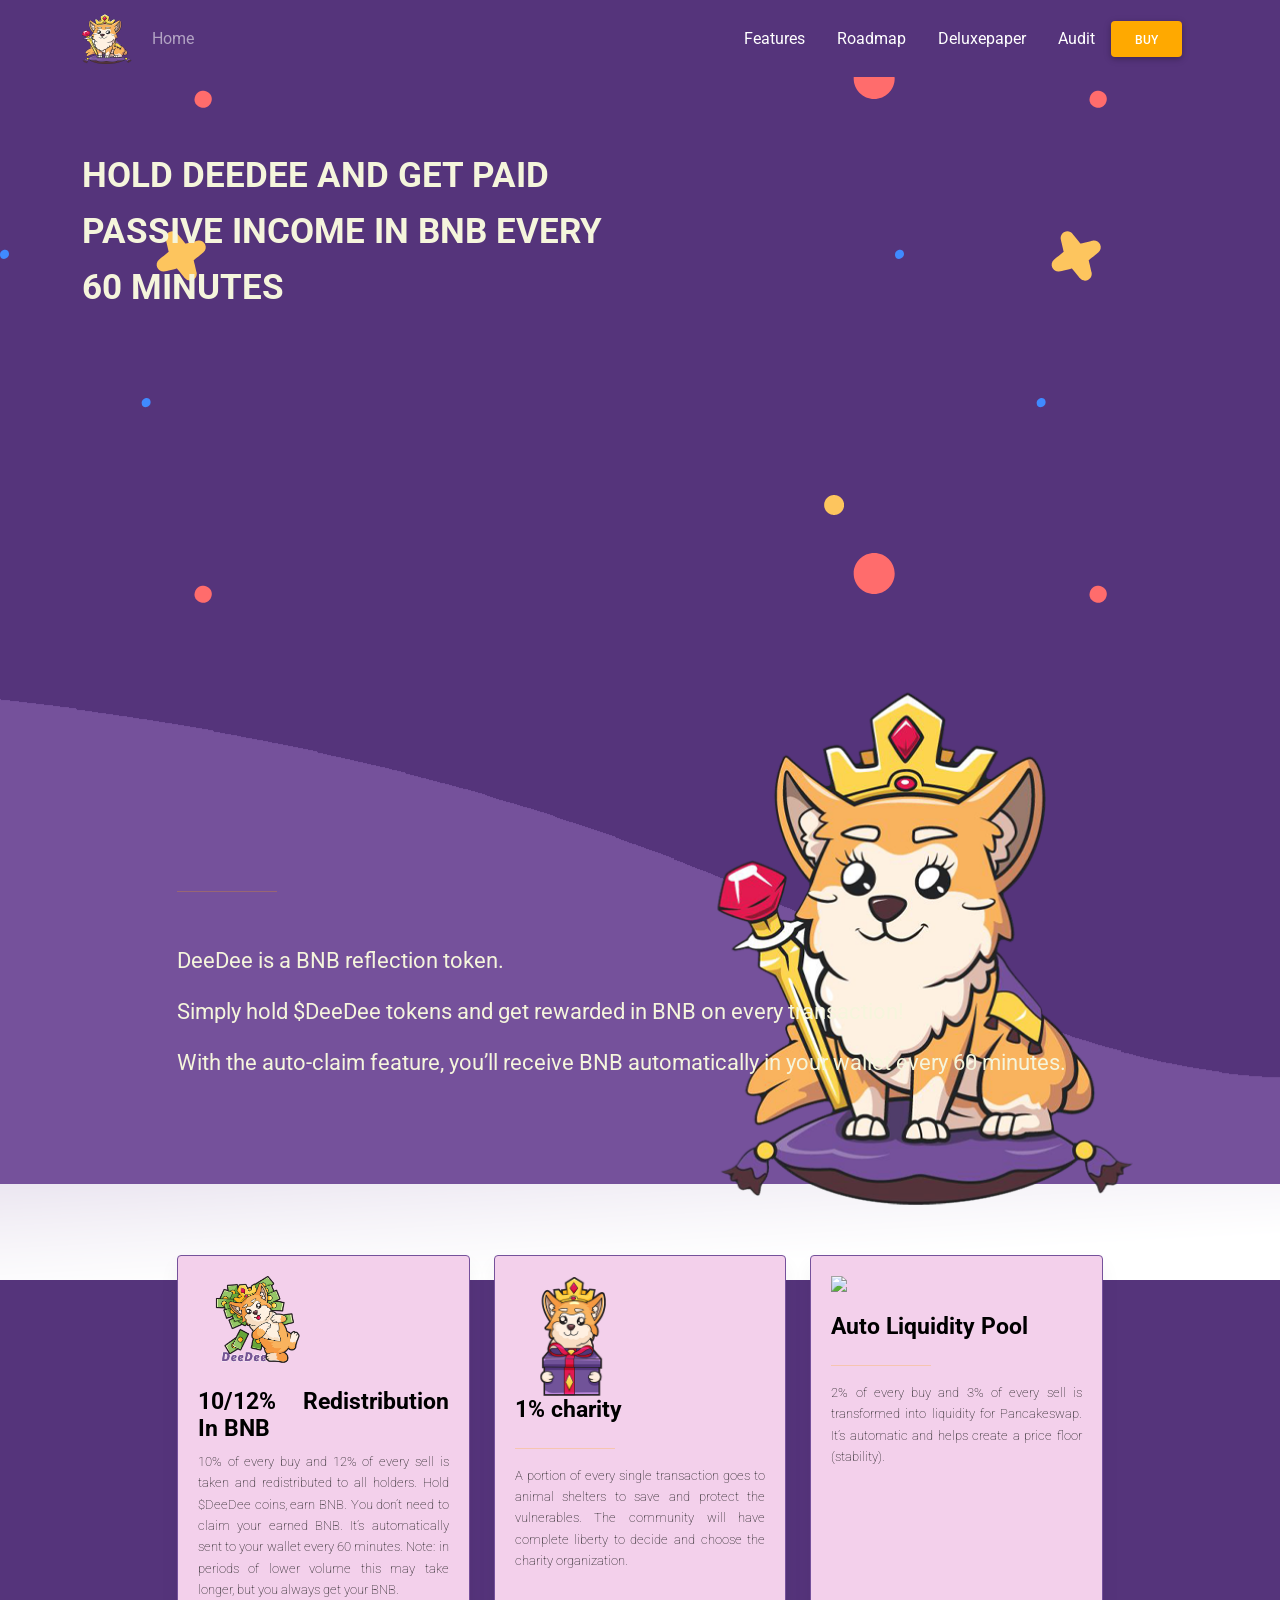
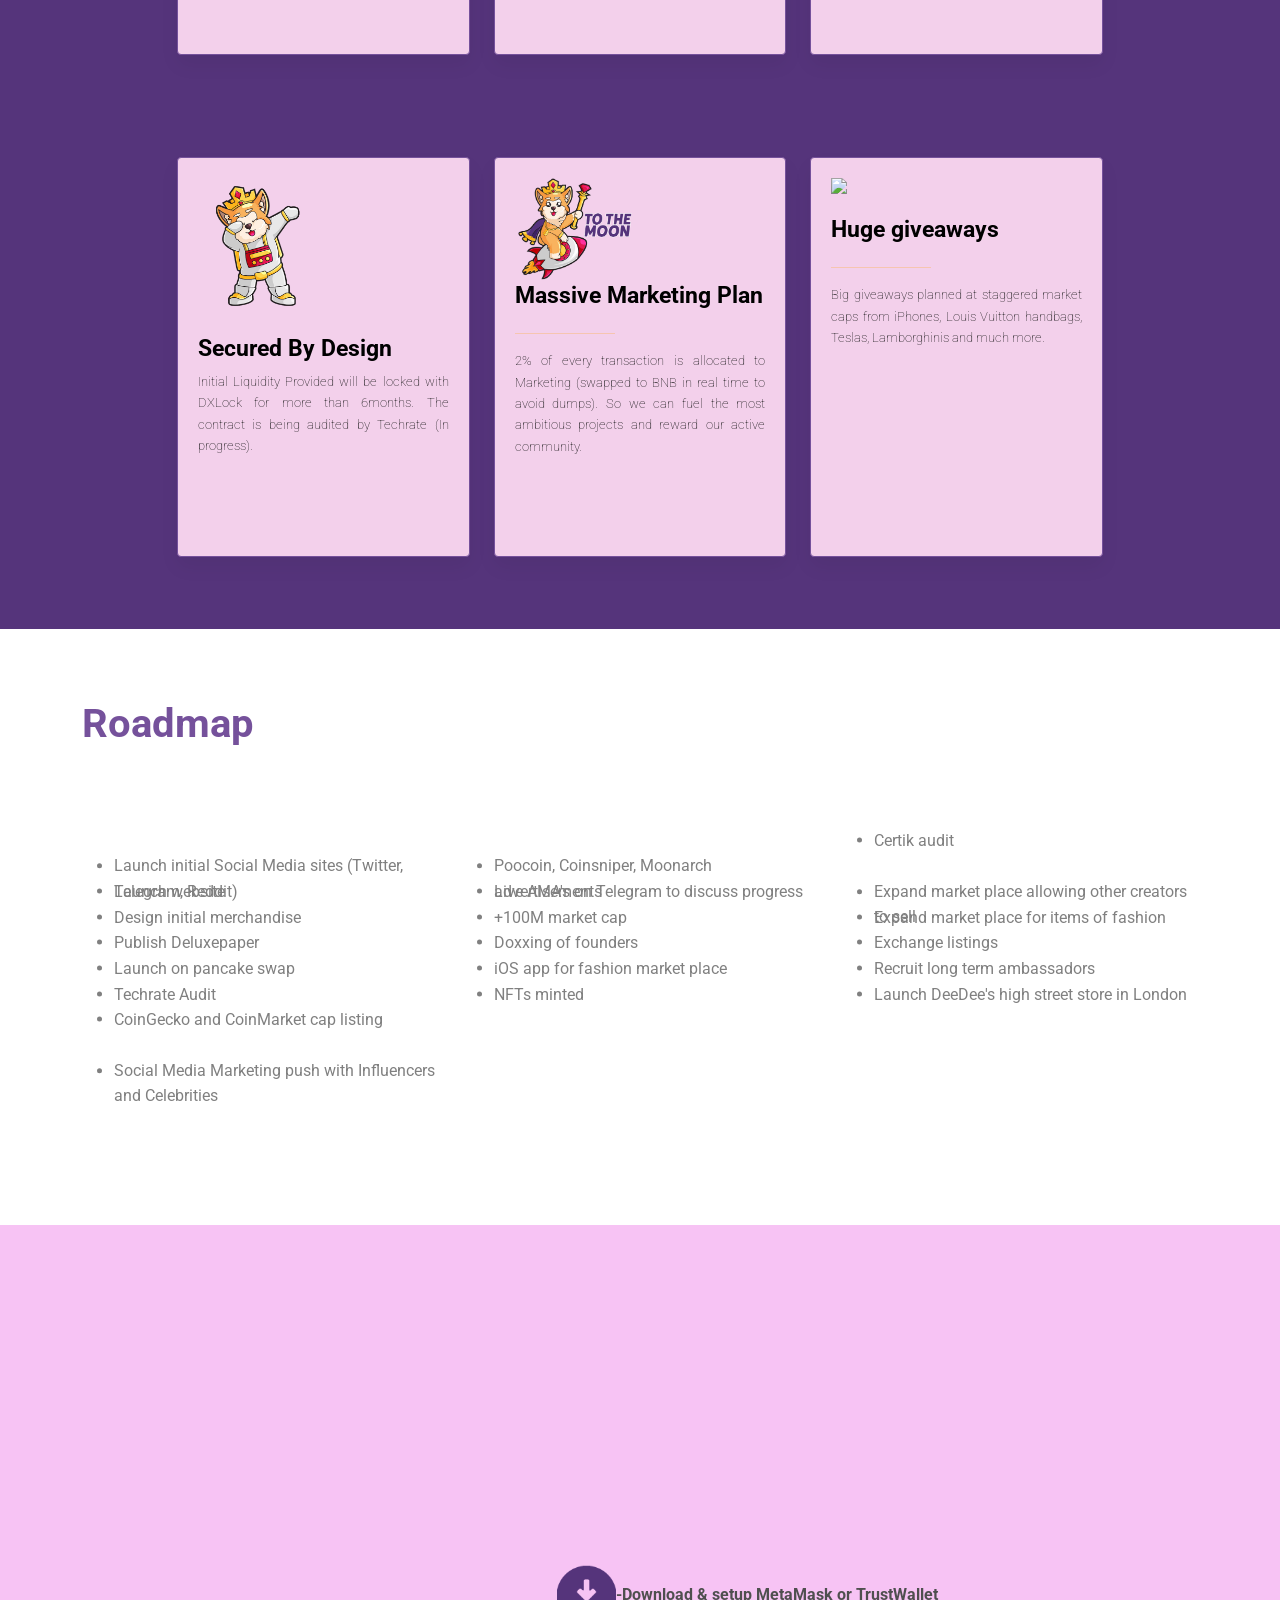
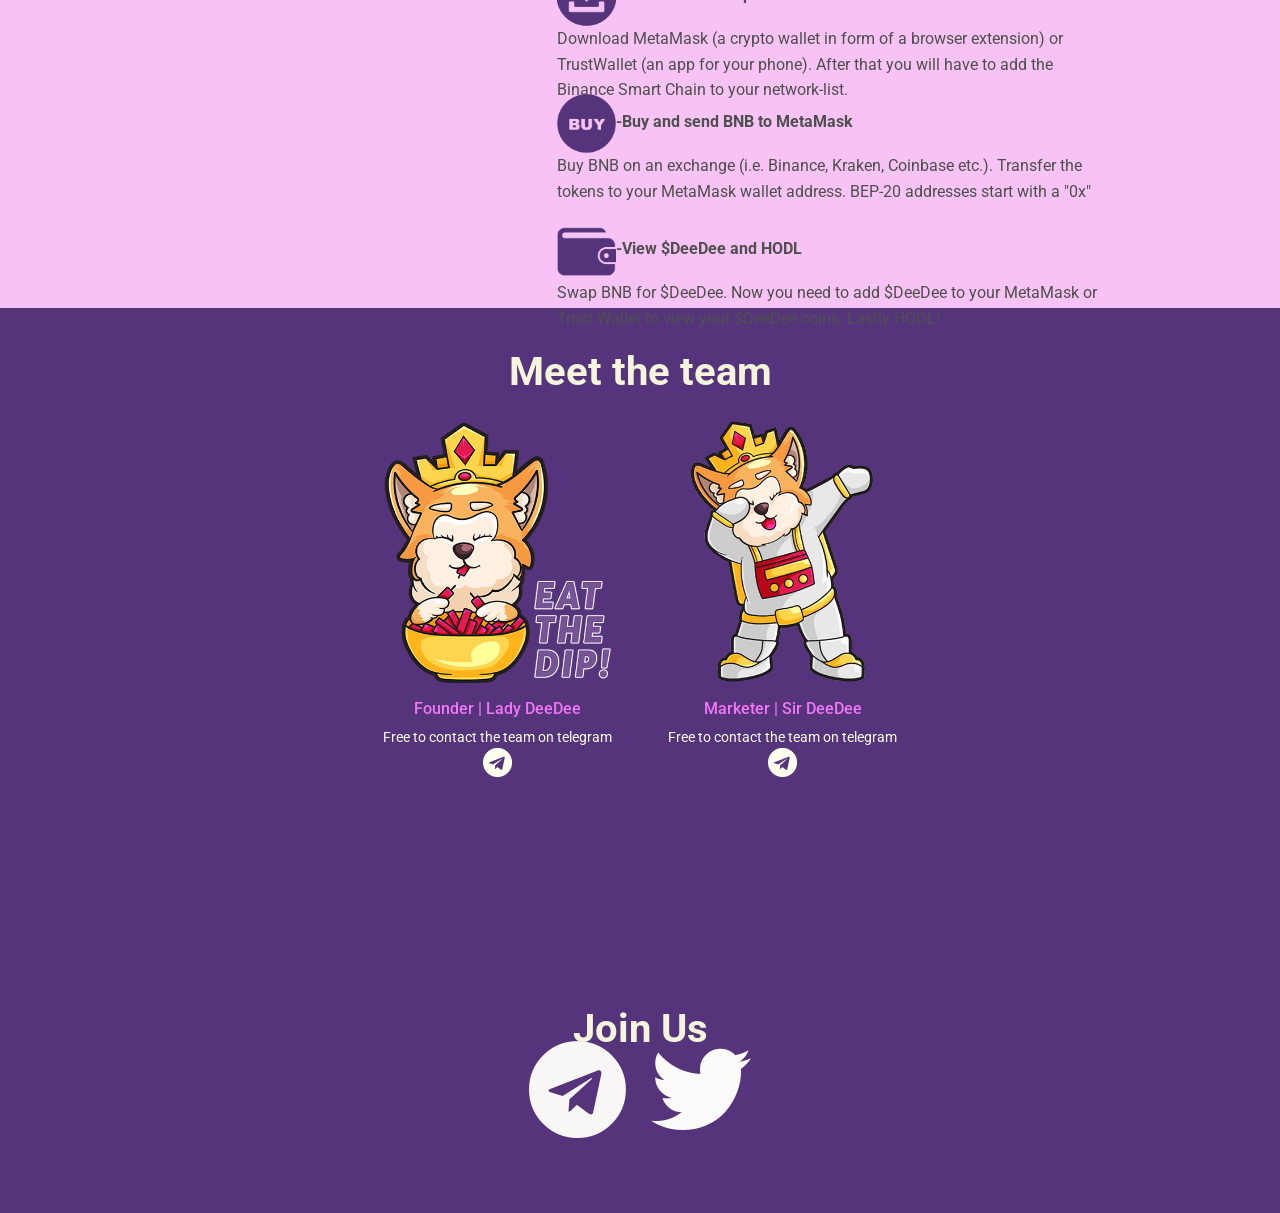
==== commit d01503ff: "Add files via upload" ====
--- a/index.html
+++ b/index.html
@@ -80,8 +80,7 @@
    }
        .card {
          border: 1px solid #75519b;
-         background-color: white;
-         background-image: linear-gradient(white, #f48af8);
+         background-color: rgb(243, 208, 235);
          padding: 20px;
          font-size: smaller;
          text-align: justify;
@@ -170,9 +169,7 @@
                     <li class="nav-item">
                       <a class="nav-link" href="#">Home</a>
                     </li>
-                    <a type="button" href="#contact" class="btn btn-warning btn-theme me-3">
-                      Buy
-                    </a>
+                   
                   </ul>
                   <!-- Left links -->
 
@@ -189,7 +186,9 @@
                     <a type="button" href="#contact" class="px-3 text-white">
                       Audit
                     </a>
-                   
+                    <a type="button" href="#contact" class="btn btn-warning btn-theme me-3">
+                      Buy
+                    </a>
                   </div>
                 </div>
                 <!-- Collapsible wrapper -->
@@ -460,13 +459,37 @@
 <footer style="text-align: center; font-size: 100px;padding: 40px;background-color: #55347b;">
     <div class="container">
         <div class="row">
-             <div class="col-md-4"></div>
-            <div class="col-md-4">
+             <div class="col-md-3"></div>
+            <div class="col-md-6">
+              <h1>Meet the team</h1>
+              <div class="row">
+                <div class="col-md-6">
+                  <img src="img/object32x.png" class="card-img-top">
+                  <h6 style="color: rgb(242, 118, 247);">Founder | Lady DeeDee</h6>
+                  <p style="font-size: 14px; color: ivory;">Free to contact the team on telegram<br>
+                    <a>
+                      <i style="font-size: 30px;" class="fab fa-telegram"></i>
+                    </a>
+                  </p>
+                </div>
+                   <div class="col-md-6">
+                                                <img src="img/6.png" class="card-img-top">
+                                                <h6 style="color: rgb(242, 118, 247);">Marketer | Sir DeeDee</h6>
+                                                <p style="font-size: 14px; color: ivory;">Free to contact the team on telegram<br>
+                                                  <a>
+                                                    <i style="font-size: 30px;" class="fab fa-telegram"></i>
+                                                  </a>
+                                                </p>
+                   </div>
+                   
+              </div>
+              <br>
+              
                 <h1 data-aos="slide-up" data-aos-duration="1000">Join Us</h1>
                 <a href="https://t.me/officialdeluxedoge" data-aos="slide-up" data-aos-duration="1000" style="color: rgb(248, 247, 246);"><i class="fab fa-telegram"></i></a>
                 <a href="https://twitter.com/DeeDeeDoge" data-aos="slide-up" data-aos-duration="1000" style="color: rgb(253, 251, 249);"><i class="fab fa-twitter"></i></a>
             </div>
-            <div class="col-md-4"></div>
+            <div class="col-md-3"></div>
         </div>
     </div>
 </footer>
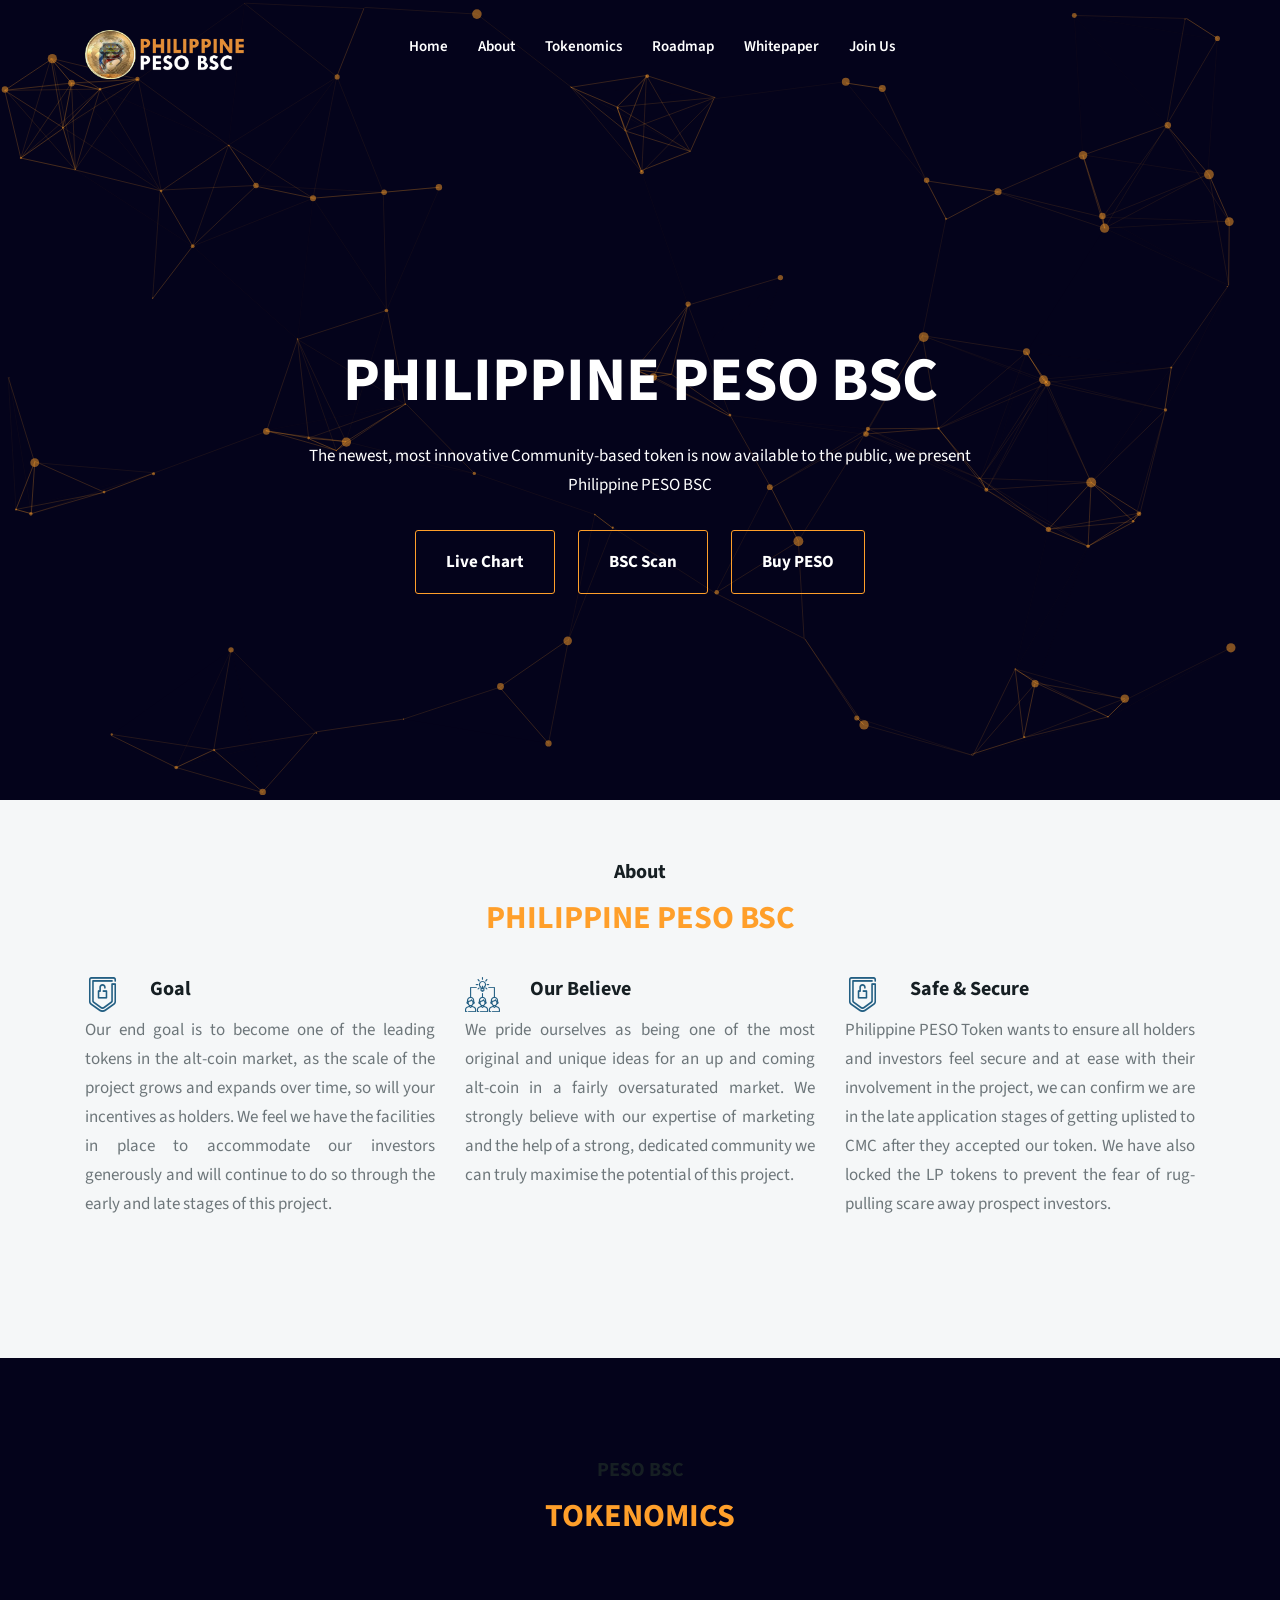
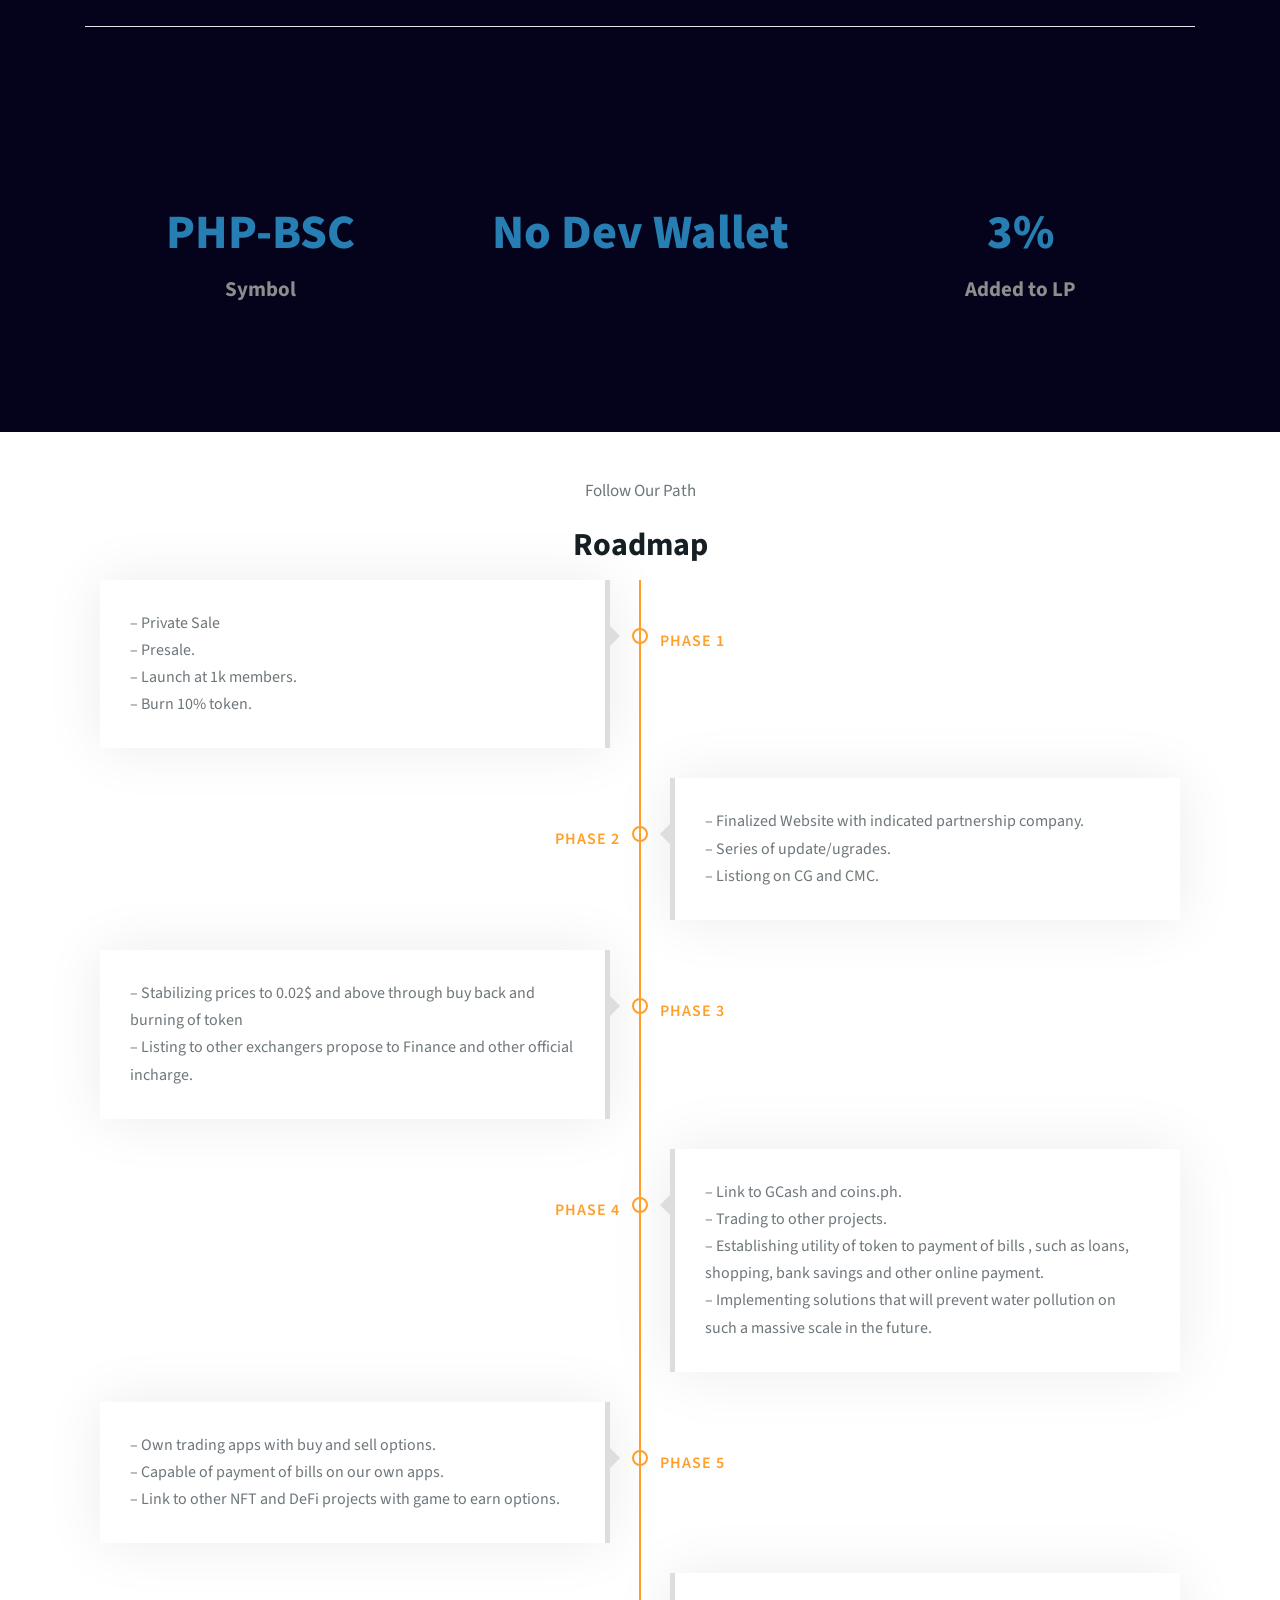
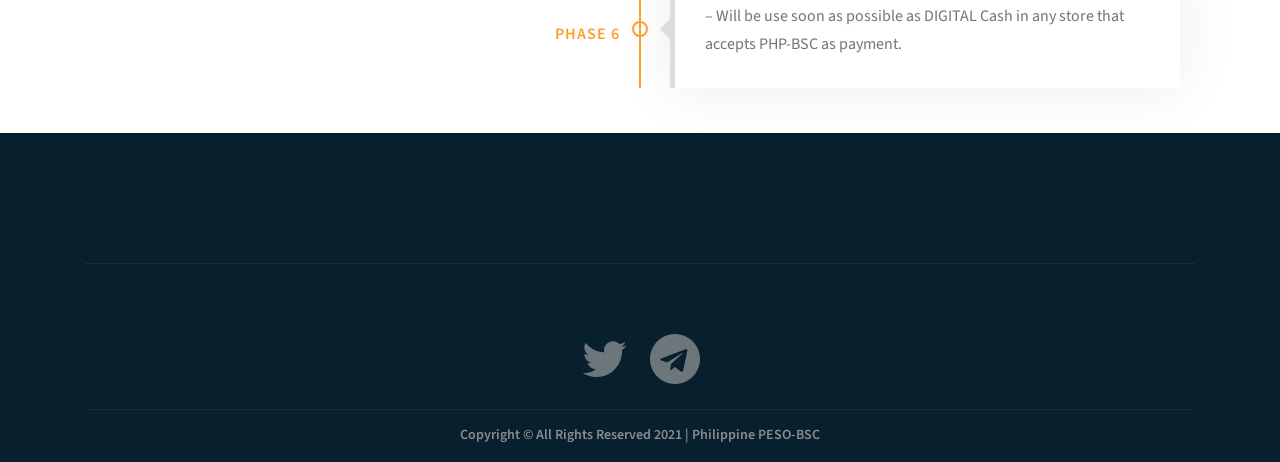
==== commit 1d3dc8ab: "Add files via upload" ====
--- a/index.html
+++ b/index.html
@@ -1,509 +1,513 @@
-<!DOCTYPE html>
-<html lang="en">
-  <head>
-    <meta charset="UTF-8" />
-    <meta name="viewport" content="width=device-width, initial-scale=1, shrink-to-fit=no" />
-    <meta http-equiv="x-ua-compatible" content="ie=edge" />
-    <title>btrend</title>
-    <!-- MDB icon -->
-    <link rel="icon" href="img/.ico" type="image/x-icon" />
-    
-    <link rel="stylesheet" href="css/aos.css">
-    <!-- Font Awesome -->
-    <link rel="stylesheet" href="https://use.fontawesome.com/releases/v5.15.2/css/all.css" />
-    <link href="https://unpkg.com/aos@2.2/dist/aos.css" rel="stylesheet"/>
-    <!-- Google Fonts Roboto -->
-    <link
-      rel="stylesheet"
-      href="https://fonts.googleapis.com/css2?family=Roboto:wght@300;400;500;700&display=swap"
-    />
-    <!-- MDB -->
-    <link rel="stylesheet" href="css/mdb.min.css" />
-    <style>
-       body {
-           background-color: #55347b;
-       }
-       .navbar {
-           background-color: #55347b;
-       }
-       .nav-logo {
-         width: 50px;
-       }
-       .fas {
-         color: black;
-       }
-       header {
-         padding: 20px;
-         background-image: url("img/floating-elements.png");
-       }
-       h1 {
-           font-weight: bolder;
-           color: beige;
-           font-size: 40px;
-       }
-       .hr {
-           background-color: orange;
-           width: 100px;
-       }
-       .nofill {
-         border: 1px solid orange;
-         border-radius: 20px;
-         padding: 10px;
-         color: orange;
-         font-size: smaller;
-       }
-       .fill {
-         border: 1px solid orange;
-         background-color: orange;
-         border-radius: 20px;
-         padding: 10px;
-         color: white;
-         font-size: smaller;
-       }
-       .ready {
-         background-image: url("img/ready.jpg");
-         background-repeat: no-repeat;
-         background-size: cover;
-         background-attachment: fixed;
-         padding: 20px;
-         text-align: center;
-         color: rgb(253, 247, 247);
-       }
-       .ready-h1 {
-         font-size: 200px;
-         font-weight: bolder;
-       }
-   .headerp {
-     font-size: 35px;
-     font-weight: bolder;
-     color: beige;
-   }
-       .card {
-         border: 1px solid #75519b;
-         background-color: rgb(243, 208, 235);
-         padding: 20px;
-         font-size: smaller;
-         text-align: justify;
-         color: rgb(17, 17, 17);
-         height: 400px;
-       }
-       .card p {
-         font-weight: lighter;
-       }
-       h4 {
-         font-size: 23px;
-         font-weight: bolder;
-         color: black;
-       }
-       .services {
-         background-image: url("img/bg2.png");
-         background-repeat: no-repeat;
-         background-size: cover;
-         background-attachment: fixed;
-         padding: 20px;
-         color: white;
-       }
-       .cardimg {
-         width: 120px;
-       }
-      .about-deedee p {
-        font-size: 22px;
-        color: beige;
-      }
-      .about-deedee {
-        background-image: url("img/bg1.png");
-        padding: 20px;
-      }
-      .bt {
-        border: 1px solid #75519b;
-        background-color: #75519b;
-        color: beige;
-        padding: 15px 40px 15px 40px;
-        
-      }
-      .roadmap {
-       background-color: white;  
-       color: gray; 
-       padding: 20px;
-      }
-      .roadmap h1 {
-        color: #75519b;
-      }
-      .how {
-        background-color: #f7c3f4;
-        padding: 20px;
-      }
-      .how-buy {
-        height: 60px;
-      }
-    </style>
-  </head>
-  <body>
-    <!-- Start your project here-->
-   <!-- Navbar -->
-   <nav class="navbar navbar-expand-lg fixed-top navbar-dark " style="box-shadow: none;">
-              <!-- Container wrapper -->
-              <div class="container">
-                <!-- Navbar brand -->
-                <a style="font-weight: 800px;" class="navbar-brand me-2" href="https://mecnix.com/">
-                  <img src="img/deelogo.png" class="nav-logo" width="20px">
-                </a>
-
-                <!-- Toggle button -->
-                <button
-                  class="navbar-toggler"
-                  type="button"
-                  data-mdb-toggle="collapse"
-                  data-mdb-target="#navbarButtonsExample"
-                  aria-controls="navbarButtonsExample"
-                  aria-expanded="false"
-                  aria-label="Toggle navigation"
-                >
-                  <i class="fas fa-bars"></i>
-                </button>
-
-                <!-- Collapsible wrapper -->
-                <div class="collapse navbar-collapse" id="navbarButtonsExample">
-                  <!-- Left links -->
-                  <ul class="navbar-nav me-auto mb-2 mb-lg-0">
-                    <li class="nav-item">
-                      <a class="nav-link" href="#">Home</a>
-                    </li>
-                   
-                  </ul>
-                  <!-- Left links -->
-
-                  <div class="d-flex align-items-center">
-                  <a href="#about"  class="px-3 text-white">
-                      Features 
-                    </a>
-                    <a href="#contact" class="px-3 text-white">
-                      Roadmap 
-                    </a>
-                    <a type="button" href="#contact" class="px-3 text-white">
-                      Deluxepaper
-                    </a>
-                    <a type="button" href="#contact" class="px-3 text-white">
-                      Audit
-                    </a>
-                    <a type="button" href="#contact" class="btn btn-warning btn-theme me-3">
-                      Buy
-                    </a>
-                  </div>
-                </div>
-                <!-- Collapsible wrapper -->
-              </div>
-              <!-- Container wrapper -->
-            </nav>
-            <!-- Navbar -->
-<header>
-      <div class="container">
-           <div class="row">
-                 <div class="col-md-6">
-                     <div class="header-c">
-                         <br>
-                         <br>
-                         <br>
-                         <br>
-                         <br>
-                         <p class="headerp">
-                            HOLD DEEDEE
-                            AND GET PAID PASSIVE
-                            INCOME IN BNB EVERY
-                            60 MINUTES
-                         </p>
-                     </div>
-                 </div>
-                 <div class="col-md-6">
-                     <br>
-                     <br>
-                     <br>
-                     <img src="img/deelogo2.png" class="card-img-top"  data-aos="slide-up" data-aos-duration="1000">
-                 </div>
-           </div>
-      </div>
-</header>
-<div class="about-deedee">
-    <div class="container">
-         <div class="row">
-              <div class="col-md-1"></div>
-              <div class="col-md-10">
-                <br>
-                <br>
-                <br>
-                <br>
-                <br>
-                   <h1 data-aos="fade-up" data-aos-duration="1000">What $DeeDee</h1>
-                  <hr class="hr">
-                  <p data-aos="slide-up" data-aos-duration="1000">DeeDee is a BNB reflection token.</p>
-                  <p data-aos="slide-up" data-aos-duration="1000">Simply hold $DeeDee tokens and get rewarded in BNB on every transaction!</p>
-                  <p data-aos="slide-up" data-aos-duration="1000">With the auto-claim feature, you’ll receive BNB automatically in your wallet every 60 minutes.</p>
-                  <br>
-                  
-                <br>
-                <br>
-                <br>
-              </div>
-              <div class="col-md-1"></div>
-         </div>
-    </div>
-</div>
-<div class="services d-flex justify-content-center">
-  <br>
-  <br>
-  <br>
-     <div class="container">
-           <div class="row">
-                <div class="col-md-1"></div>
-                <div class="col-md-10">
-                  
-                  <div class="row">
-                    <div class="col-md-4">
-                     <br>
-                     <br>
-                         <div class="card">
-                              <img src="img/3.png" class="cardimg"><br>
-                              <h4>10/12% Redistribution In BNB</h4>
-                              <p>
-                              10% of every buy and 12% of every sell is taken and redistributed to all holders. Hold $DeeDee coins, earn BNB. You
-                              don’t need to claim your earned BNB. It’s automatically sent to your wallet every 60 minutes. Note: in periods of lower
-                              volume this may take longer, but you always get your BNB.
-                              </p>
-                         </div>
-                         <br>
-                           <br>
-                    </div>
-                    <div class="col-md-4">
-                     <br>
-                     <br>
-                        <div class="card">
-                             <img src="img/4.png" class="cardimg">
-                             <h4>1% charity</h4>
-                             <hr class="hr">
-                             <p>
-                              <!-- From every transaction, 1% of every transaction auto distributed -->
-                              A portion of every single transaction goes to animal shelters to save and protect the vulnerables.
-                              The community will have complete liberty to decide and choose the charity organization.
-                             </p>
-                       </div>
-                       <br>
-                           <br>
-                    </div>
-                    <div class="col-md-4">
-                           <br>
-                           <br>
-                       <div class="card">
-                            <img src="img/5.PNG" class="cardimg"><br>
-                           <h4>Auto Liquidity Pool</h4>
-                           <hr class="hr">
-                           <p>
-                            2% of every buy and 3% of every sell is transformed into liquidity for Pancakeswap.
-                            It’s automatic and helps create a price floor (stability).
-
-                           </p>
-                       </div>
-                       <br>
-                       <br>
-                    </div>
-               </div>
-
-              <div class="row">
-                <div class="col-md-4">
-                  <br>
-                  <br>
-                  <div class="card">
-                    <img src="img/6.png" class="cardimg"><br>
-                    <h4>Secured By Design</h4>
-                    <p>
-                      Initial Liquidity Provided will be locked with DXLock for more than 6months. The contract is being audited by Techrate
-                      (In progress).
-                    </p>
-                  </div>
-                  <br>
-                  <br>
-                </div>
-                <div class="col-md-4">
-                  <br>
-                  <br>
-                  <div class="card">
-                    <img src="img/7.png" class="cardimg">
-                    <h4>Massive Marketing Plan</h4>
-                    <hr class="hr">
-                    <p>
-                      2% of every transaction is allocated to Marketing (swapped to BNB in real time to avoid dumps). So we can fuel
-                      the most ambitious projects and reward our active community.
-                    </p>
-                  </div>
-                  <br>
-                  <br>
-                </div>
-                <div class="col-md-4">
-                  <br>
-                  <br>
-                  <div class="card">
-                    <img src="img/3.PNG" class="cardimg"><br>
-                    <h4>Huge giveaways</h4>
-                    <hr class="hr">
-                    <p>
-                      Big giveaways planned at staggered market caps from iPhones, Louis Vuitton handbags, Teslas, Lamborghinis and much
-                      more.
-              
-                    </p>
-                  </div>
-                  <br>
-                  <br>
-                </div>
-              </div>
-
-                </div>
-                <div class="col-md-1"></div>
-           </div>
-     </div>
-     <br>
-  <br>
-  <br>
-</div>  
-<div class="roadmap">
-  <br>
-  <br>
-     <div class="container">
-          <div class="row">
-              <br>
-              <br>
-              <br>
-              <br>
-              <h1 data-aos="Zoom-in" data-aos-duration="1000">Roadmap</h1>
-              
-              <br>
-              <br>
-               <div class="col-md-4">
-                   <ul>
-                      <li data-aos="slide-up" data-aos-duration="1000">Launch initial Social Media sites (Twitter, Telegram, Reddit)</li>
-                      <li data-aos="slide-up" data-aos-duration="1000">Launch website</li>
-                      <li data-aos="slide-up" data-aos-duration="1000">Design initial merchandise</li>
-                      <li data-aos="slide-up" data-aos-duration="1000">Publish Deluxepaper</li>
-                      <li data-aos="slide-up" data-aos-duration="1000">Launch on pancake swap</li>
-                      <li data-aos="slide-up" data-aos-duration="1000">Techrate Audit</li>
-                      <li data-aos="slide-up" data-aos-duration="1000">CoinGecko and CoinMarket cap listing</li>
-                      <li data-aos="slide-up" data-aos-duration="1000">Social Media Marketing push with Influencers and Celebrities</li>
-                   </ul>
-               </div>
-              <div class="col-md-4">
-                  <ul>
-                    <li data-aos="slide-up" data-aos-duration="1000">Poocoin, Coinsniper, Moonarch advertisements</li>
-                    <li data-aos="slide-up" data-aos-duration="1000">Live AMA's on Telegram to discuss progress</li>
-                    <li data-aos="slide-up" data-aos-duration="1000">+100M market cap</li>
-                    <li data-aos="slide-up" data-aos-duration="1000">Doxxing of founders</li>
-                    <li data-aos="slide-up" data-aos-duration="1000">iOS app for fashion market place</li>
-                    <li data-aos="slide-up" data-aos-duration="1000">NFTs minted</li>
-                  </ul>
-              </div>
-              <div class="col-md-4">
-                   <ul>
-                       <li data-aos="slide-up" data-aos-duration="1000">Certik audit</li>
-                       <li data-aos="slide-up" data-aos-duration="1000">Expand market place allowing other creators to sell</li>
-                       <li data-aos="slide-up" data-aos-duration="1000">Expand market place for items of fashion</li>
-                       <li data-aos="slide-up" data-aos-duration="1000">Exchange listings</li>
-                       <li data-aos="slide-up" data-aos-duration="1000">Recruit long term ambassadors</li>
-                       <li data-aos="slide-up" data-aos-duration="1000">Launch DeeDee's high street store in London</li>
-                   </ul>
-                  <br>
-              </div>
-              <a href="" style="font-size: 30px;" class="bt" data-aos="zoom-out" data-aos-duration="1000">DELUEXEPAPER</a>
-              <br>
-              <br>
-              <br>
-          </div>
-     </div>
-     <br>
-     <br>
-</div>
-<div class="how">
-  <br>
-  <br>
-     <div class="container">
-         <div class="row">
-             <div class="col-md-1"></div>
-             <div class="col-md-4">
-                 <img src="img/object32x.png" class="card-img-top" data-aos="zoom-out" data-aos-duration="1000">
-             </div>
-             <div class="col-md-6">
-                <br>
-                <br>
-                 <h1 data-aos="zoom-out" data-aos-duration="1000">How to buy $DeeDee</h1>
-                 <br>
-                 <p data-aos="slide-up" data-aos-duration="1000">
-                <img class="how-buy" src="img/images.png"><b>-Download & setup MetaMask or TrustWallet</b><br>
-                Download MetaMask (a crypto wallet in form of a browser extension) or TrustWallet (an app for your phone). After that
-                you will have to add the Binance Smart Chain to your network-list.
-              </p>
-                <p data-aos="slide-up" data-aos-duration="1000">
-                  <img class="how-buy" src="img/buy.png"><b>-Buy and send BNB to MetaMask</b><br>
-                  Buy BNB on an exchange (i.e. Binance, Kraken, Coinbase etc.). Transfer the tokens to your MetaMask wallet address.
-                  BEP-20 addresses start with a "0x"
-                </p>
-                <p data-aos="slide-up" data-aos-duration="1000">
-                  <img class="how-buy" src="img/wallet.png"><b>-View $DeeDee and HODL</b><br>
-                  Swap BNB for $DeeDee. Now you need to add $DeeDee to your MetaMask or Trust Wallet to view your $DeeDee coins. Lastly
-                  HODL!
-                </p>
-                
-             </div>
-             <div class="col-md-1"></div>
-         </div>
-     </div>
-      <br>
-      <br>
-</div>
-<!-- Footer -->
-<footer style="text-align: center; font-size: 100px;padding: 40px;background-color: #55347b;">
-    <div class="container">
-        <div class="row">
-             <div class="col-md-3"></div>
-            <div class="col-md-6">
-              <h1>Meet the team</h1>
-              <div class="row">
-                <div class="col-md-6">
-                  <img src="img/object32x.png" class="card-img-top">
-                  <h6 style="color: rgb(242, 118, 247);">Founder | Lady DeeDee</h6>
-                  <p style="font-size: 14px; color: ivory;">Free to contact the team on telegram<br>
-                    <a>
-                      <i style="font-size: 30px;" class="fab fa-telegram"></i>
-                    </a>
-                  </p>
-                </div>
-                   <div class="col-md-6">
-                                                <img src="img/6.png" class="card-img-top">
-                                                <h6 style="color: rgb(242, 118, 247);">Marketer | Sir DeeDee</h6>
-                                                <p style="font-size: 14px; color: ivory;">Free to contact the team on telegram<br>
-                                                  <a>
-                                                    <i style="font-size: 30px;" class="fab fa-telegram"></i>
-                                                  </a>
-                                                </p>
-                   </div>
-                   
-              </div>
-              <br>
-              
-                <h1 data-aos="slide-up" data-aos-duration="1000">Join Us</h1>
-                <a href="https://t.me/officialdeluxedoge" data-aos="slide-up" data-aos-duration="1000" style="color: rgb(248, 247, 246);"><i class="fab fa-telegram"></i></a>
-                <a href="https://twitter.com/DeeDeeDoge" data-aos="slide-up" data-aos-duration="1000" style="color: rgb(253, 251, 249);"><i class="fab fa-twitter"></i></a>
-            </div>
-            <div class="col-md-3"></div>
-        </div>
-    </div>
-</footer>
-<script src="js/aos.js"></script>
-    <script>
-      AOS.init({
-        easing: 'ease-in-out-sine'
-      });
-    </script>
-
-    <!-- MDB -->
-    <script type="text/javascript" src="js/mdb.min.js"></script>
-    <!-- Custom scripts -->
-    <script src="https://unpkg.com/aos@2.2/dist/aos.js"></script>
-    <script type="text/javascript"></script>
-  </body>
-</html>
+<!DOCTYPE html>
+<html lang="en">
+
+<head>
+    <meta charset="utf-8">
+    <meta http-equiv="X-UA-Compatible" content="IE=edge">
+    <meta name="viewport" content="width=device-width, initial-scale=1">
+    <!-- The above 3 meta tags *must* come first in the head; any other head content must come *after* these tags -->
+    <meta name="description" content="">
+    <meta name="keywords" content="">
+    <title>PHILIPPINE | PESO-BSC</title>
+    <link rel="icon" href="/images/favicon.ico" type="image/x-icon" />
+    <!-- Bootstrap -->
+    <link href="css/bootstrap.min.css" rel="stylesheet">
+    <link rel="stylesheet" href="css/magnific-popup.css">
+    
+    <!-- Animate Css -->
+    <link rel="stylesheet" href="css/animate.min.css">
+    <link rel="stylesheet" href="css/aos.css">
+    <link href="https://unpkg.com/aos@2.2/dist/aos.css" rel="stylesheet" />
+    
+    <!-- Materialdesign icons Css -->
+    <link href="css/materialdesignicons.min.css" rel="stylesheet">
+    <!-- Style CSS -->
+    <link href="css/style.css" rel="stylesheet">
+    <!-- Google Fonts -->
+    <link href="https://fonts.googleapis.com/css?family=Source+Sans+Pro:200,200i,300,300i,400,400i,600,600i,700,700i,900,900i" rel="stylesheet">
+    <!-- FontAwesome CSS -->
+    <link href="css/font-awesome.min.css" rel="stylesheet">
+    <!-- Fontello CSS -->
+    <link rel="stylesheet" type="text/css" href="css/fontello.css">
+    <!-- HTML5 shim and Respond.js for IE8 support of HTML5 elements and media queries -->
+    <!-- WARNING: Respond.js doesn't work if you view the page via file:// -->
+    <!--[if lt IE 9]>
+<script src="https://oss.maxcdn.com/html5shiv/3.7.3/html5shiv.min.js"></script>
+<script src="https://oss.maxcdn.com/respond/1.4.2/respond.min.js"></script>
+
+<![endif]-->
+</head>
+
+<body>
+    <!-- header-section-->
+    <div class="header-wrapper fixed-top">
+        <div class="container">
+            <div class="row">
+                <div class="col-xl-2 col-lg-3 col-md-12 col-sm-12 col-12">
+                    <div class="logo"> <a href="index.html"><img src="./images/logo-main.png" alt=""> </a> </div>
+                </div>
+                <div class="col-xl-7 col-lg-6 col-md-12 col-sm-12 col-12">
+                    <!-- navigations-->
+                    <div class="navigation">
+                        <div id="navigation">
+                            <ul>
+                                <li class="active"><a href="#">Home</a></li>
+                                <li class="active"><a href="#about">About</a></li>
+                                <li class="active"><a href="#tokenomics">Tokenomics</a></li>
+                                <li class="active"><a href="#roadmap">Roadmap</a></li>
+                                <li class="active"><a href="#">Whitepaper</a></li>
+                                <li class="active"><a href="#">Join Us</a></li>
+                            </ul>
+                        </div>
+                    </div>
+                    <!-- /.navigations-->
+                </div>
+                <!-- <div class="col-xl-3 col-lg-3 col-md-12 col-sm-12 col-12 d-none d-xl-block d-lg-block">
+                    <div class="header-quick-info">
+                        <a href="#" class="btn btn-white btn-xs mr-1">Login</a>
+                        <a href="#" class="btn btn-default btn-xs">Sign up</a>
+                    </div>
+                </div> -->
+            </div>
+        </div>
+    </div>
+    <!-- /. header-section-->
+    <!--  hero-section -->
+    <div id="particles-js" class="hero-section" >
+    </div>
+    <div class="hero-container">
+        <div class="container">
+            <div class="row ">
+                <div class="offset-xl-2 col-xl-8 offset-lg-2 col-lg-8 col-md-12 col-sm-12 col-12 text-center ">
+                    <!--  hero-block-->
+                    <div class="hero-block" data-aos="fade-up">
+                        <h1 class="hero-title mb30">PHILIPPINE PESO BSC</h1>
+                        <p class="text-white">The newest, most innovative Community-based token is now available to the public, we present Philippine PESO BSC</p>
+                        <a href="#" class="btn btn-default btn-lg">Live Chart</a>
+                        <a href="#" class="btn btn-default btn-lg">BSC Scan</a>
+                        <a href="#" class="btn btn-default btn-lg">Buy PESO</a>
+                    </div>
+                    <!--  /.hero-block-->
+                </div>
+            </div>
+        </div>
+    </div>
+    <!--  /.hero-section -->
+    
+
+    <!-- feature-section -->
+    <div class="space-medium bg-light" id="about">
+        <div class="container">
+            <div class="row">
+                <div class="col-12 text-center">
+                    <div class="section-title" data-aos="zoom-in">
+                        <h4>About</h4>
+                        <h2 style="color: #ff9f2a;">PHILIPPINE PESO BSC</h2>
+                    </div>
+                </div>
+            </div>
+            <div class="row ">
+                <!-- feature-left -->
+                <div class="col-xl-4 col-lg-4 col-md-6 col-sm-12 col-12">
+                    <div class="feature-left">
+                        <div class="feature-icon"><i class="icon-shield"></i></div>
+                        <div class="feature-content" data-aos="fade-left">
+                            <h4>Goal</h4>
+                            <p>Our end goal is to become one of the leading tokens in the alt-coin market, as the scale of the project grows
+                            and expands over time, so will your incentives as holders. We feel we have the facilities in place to accommodate
+                            our investors generously and will continue to do so through the early and late stages of this project.</p>
+                        </div>
+                    </div>
+                </div>
+                <!-- /.feature-left -->
+                <!-- feature-left -->
+                <div class="col-xl-4 col-lg-4 col-md-6 col-sm-12 col-12">
+                    <div class="feature-left">
+                        <div class="feature-icon"><i class="icon-brainstorming"></i></div>
+                        <div class="feature-content" data-aos="fade-up">
+                            <h4>Our Believe</h4>
+                            <p>We pride ourselves as being one of the most original and unique ideas for an up and coming alt-coin in a fairly
+                            oversaturated market. We strongly believe with our expertise of marketing and the help of a strong, dedicated
+                            community we can truly maximise the potential of this project.</p>
+                        </div>
+                    </div>
+                </div>
+                <!-- /.feature-left -->
+                <!-- feature-left -->
+                <div class="col-xl-4 col-lg-4 col-md-6 col-sm-12 col-12">
+                    <div class="feature-left">
+                        
+                        <div class="feature-content" data-aos="fade-right">
+                            <div class="feature-icon"><i class="icon-shield"></i></div>
+                            <h4>Safe & Secure</h4>
+                            <p>Philippine PESO Token wants to ensure all holders and investors feel secure and at ease with their involvement in the
+                            project, we can confirm we are in the late application stages of getting uplisted to CMC after they accepted our token. We have
+                            also locked the LP tokens to prevent the fear of rug-pulling scare away prospect investors.</p>
+                        </div>
+                    </div>
+                </div>
+                <!-- /.feature-left -->
+            </div>
+        </div>
+    </div>
+    <!-- /.feature-section -->
+
+<!--  Tokenomics-section -->
+<div class="space-medium" id="tokenomics">
+    <div class="container">
+    <div class="row">
+        <div class="col-12 text-center">
+            <div class="section-title" data-aos="zoom-in">
+                <h4>PESO BSC</h4>
+                <h2 style="color: #ff9f2a;">TOKENOMICS</h2>
+            </div>
+        </div>
+    </div>
+        <!-- Tokenomics -->
+        
+        <hr>
+        <div class="row ">
+            <!-- counter -->
+            <div class="col-xl-4 col-lg-4 col-md-4 col-sm-12 col-12 ">
+                <div class="counter-block" data-aos="fade-up">
+                    <h2 class="counter-title"  style="color: #fff;">18</h2>
+                    <h3 class="counter-text" style="color: rgb(141, 141, 141);">Decimal</h3>
+                </div>
+            </div>
+            <!-- /.counter -->
+            <!-- counter -->
+            <div class="col-xl-4 col-lg-4 col-md-4 col-sm-12 col-12 ">
+                <div class="counter-block" data-aos="fade-up">
+                    <h2 class="counter-title" style="color: #fff;">1 Quadillion</h2>
+                    <h3 class="counter-text"  style="color: rgb(141, 141, 141);">Total Supply</h3>
+                </div>
+            </div>
+            <!-- /.counter -->
+            <!-- counter -->
+            <div class="col-xl-4 col-lg-4 col-md-4 col-sm-12 col-12 ">
+                <div class="counter-block" data-aos="fade-up">
+                    <h2 class="counter-title"  style="color: #fff;">5%</h2>
+                    <h3 class="counter-text" style="color: rgb(141, 141, 141);">Marketing wallet </h3>
+                </div>
+            </div>
+            <!-- /.counter -->
+            <!-- counter -->
+            <div class="col-xl-4 col-lg-4 col-md-4 col-sm-12 col-12 ">
+                <div class="counter-block" data-aos="fade-up">
+                    <h2 class="counter-title">PHP-BSC</h2>
+                    <h3 class="counter-text" style="color: rgb(141, 141, 141);">Symbol</h3>
+                </div>
+            </div>
+            <!-- /.counter -->
+            <!-- counter -->
+            <div class="col-xl-4 col-lg-4 col-md-4 col-sm-12 col-12 ">
+                <div class="counter-block" data-aos="fade-up">
+                    <h2 class="counter-title">No Dev Wallet</h2>
+                </div>
+            </div>
+            <!-- /.counter -->
+            <!-- counter -->
+            <div class="col-xl-4 col-lg-4 col-md-4 col-sm-12 col-12 ">
+                <div class="counter-block" data-aos="fade-up">
+                    <h2 class="counter-title">3%</h2>
+                    <h3 class="counter-text" style="color: rgb(141, 141, 141);">Added to LP</h3>
+                </div>
+            </div>
+            <!-- /.counter -->
+        </div>
+    </div>
+</div>
+<!-- /.about -->
+
+<!-- ========================= Roadmap start ========================= -->
+<section id="roadmap" class="contact-section pt-120 pb-105">
+    <div class="container">
+        <!-- Roadmap Start -->
+        <div class="experience" id="experience">
+            <div class="container">
+                <header class="section-header text-center wow zoomIn" data-wow-delay="0.1s" data-aos="zoom-in">
+                    <p>Follow Our Path</p>
+                    <h2>Roadmap</h2>
+                </header>
+                <div class="timeline">
+                    <div class="timeline-item left wow slideInLeft" data-wow-delay="0.1s" data-aos="fade-left">
+                        <div class="timeline-text">
+                            <div class="timeline-date">Phase 1</div>
+                            <p>
+                                – Private Sale
+                                <br>
+                                – Presale.
+                                <br>
+                                – Launch at 1k members.
+                                <br>
+                                – Burn 10% token.
+                            </p>
+                        </div>
+                    </div>
+                    <div class="timeline-item right wow slideInRight" data-wow-delay="0.2s" data-aos="fade-right">
+                        <div class="timeline-text">
+                            <div class="timeline-date">Phase 2</div>
+                            <p>
+                                – Finalized Website with indicated partnership company.
+                                <br>
+                                – Series of update/ugrades.
+                                <br>
+                                – Listiong on CG and CMC.
+                            </p>
+                        </div>
+                    </div>
+                    <div class="timeline-item left wow slideInLeft" data-wow-delay="0.3s" data-aos="fade-left">
+                        <div class="timeline-text">
+                            <div class="timeline-date">Phase 3</div>
+                            <p>
+                                – Stabilizing prices to 0.02$ and above through buy back and burning of token 
+                                <br>
+                                – Listing to other exchangers propose to Finance and other official incharge.
+                                <br>
+                            </p>
+                        </div>
+                    </div>
+                    <div class="timeline-item right wow slideInRight" data-wow-delay="0.4s" data-aos="fade-right">
+                        <div class="timeline-text">
+                            <div class="timeline-date">Phase 4</div>
+                            <p>
+                                – Link to GCash and coins.ph.
+                                <br>
+                                – Trading to other projects.
+                                <br>
+                                – Establishing utility of token to payment of bills , such as loans, shopping, bank savings and other online payment.
+                                <br>
+                                – Implementing solutions that will prevent water pollution on such a massive scale in
+                                the future.
+                            </p>
+                        </div>
+                    </div>
+                    <div class="timeline-item left wow slideInLeft" data-wow-delay="0.5s" data-aos="fade-left">
+                        <div class="timeline-text">
+                            <div class="timeline-date">Phase 5</div>
+                            <p>
+                                – Own trading apps with buy and sell options.
+                                <br>
+                                – Capable of payment of bills on our own apps.
+                                <br>
+                                – Link to other NFT and DeFi projects with game to earn options.
+                            </p>
+                        </div>
+                    </div>
+
+
+                    <div class="timeline-item right wow slideInRight" data-wow-delay="0.6s" data-aos="fade-right">
+                        <div class="timeline-text">
+                            <div class="timeline-date">Phase 6</div>
+                            <p>
+                                – Will be use soon as possible as DIGITAL Cash in any store that accepts PHP-BSC as payment.
+                            </p>
+                        </div>
+                    </div>
+                </div>
+            </div>
+        </div>
+    </div>
+</section>
+<!-- ========================= Roadmap end ========================= -->
+
+
+    <!-- footer -->
+    <div class="footer">
+        <div class="container">
+
+            <hr class="footer-line">
+            
+            <div class="row " style="text-align: center; justify-content: center;">
+                <!-- footer-about -->
+                    <div class="icos" style="padding: 20px;">
+                        <a style="font-size: 50px; padding:10px;" href="" class="fav"><i class="fa fa-twitter"></i></a>
+                        <a style="font-size: 50px; padding:10px;" href="" class="fav"><i class="fa fa-telegram"></i></a>
+                    </div>
+                <!-- /.footer-about -->
+                
+                
+                <!-- tiny-footer -->
+            </div>
+            <div class="row ">
+                <div class="col-xl-12 col-lg-12 col-md-12 col-sm-12 col-12 text-center ">
+                    <div class="tiny-footer">
+                        <p>Copyright © All Rights Reserved 2021 | <a href="" target="_blank" class="copyrightlink">Philippine PESO-BSC</a></p>
+                    </div>
+                </div>
+                <!-- /. tiny-footer -->
+            </div>
+        </div>
+    </div>
+    <!-- /.footer -->
+    <a href="javascript:" id="return-to-top"><i class="fa fa-angle-up"></i></a>
+    <!-- jQuery (necessary for Bootstrap's JavaScript plugins) -->
+<script src="js/aos.js"></script>
+<script src="https://unpkg.com/aos@2.2/dist/aos.js"></script>
+<script>
+    AOS.init({
+        easing: 'ease-in-out-sine'
+    });
+</script>
+    <script src="js/jquery.min.js"></script>
+    <!-- Include all compiled plugins (below), or include individual files as needed -->
+    <script src="js/bootstrap.min.js"></script>
+    <script src="js/menumaker.js"></script>
+    <script src="js/return-to-top.js"></script>
+    <script src="js/navigation.js"></script>
+
+<script src="js/popper.min.js"></script>
+<script src="js/jquery.easing.min.js"></script>
+
+<!-- scrollspy js -->
+<script src="js/scrollspy.min.js"></script>
+
+<!-- isotope js -->
+<script src="js/isotope.js"></script>
+
+
+<!-- magnific js -->
+<script src="js/jquery.magnific-popup.min.js"></script>
+
+
+    <script src="js/particles.min.js"></script>
+
+    <script>
+    /* ---- particles.js config ---- */
+    /* -----------------------------------------------
+/* How to use? : Check the GitHub README
+/* ----------------------------------------------- */
+
+    /* To load a config file (particles.json) you need to host this demo (MAMP/WAMP/local)... */
+    /*
+    particlesJS.load('particles-js', 'particles.json', function() {
+      console.log('particles.js loaded - callback');
+    });
+    */
+
+    /* Otherwise just put the config content (json): */
+
+    particlesJS('particles-js',
+
+        {
+            "particles": {
+                "number": {
+                    "value": 80,
+                    "density": {
+                        "enable": true,
+                        "value_area": 800
+                    }
+                },
+                "color": {
+                    "value": "#ff9f2a"
+                },
+                "shape": {
+                    "type": "circle",
+                    "stroke": {
+                        "width": 0,
+                        "color": "#000000"
+                    },
+                    "polygon": {
+                        "nb_sides": 5
+                    },
+                    "image": {
+                        "src": "img/github.svg",
+                        "width": 100,
+                        "height": 100
+                    }
+                },
+                "opacity": {
+                    "value": 0.5,
+                    "random": false,
+                    "anim": {
+                        "enable": false,
+                        "speed": 1,
+                        "opacity_min": 0.1,
+                        "sync": false
+                    }
+                },
+                "size": {
+                    "value": 5,
+                    "random": true,
+                    "anim": {
+                        "enable": false,
+                        "speed": 40,
+                        "size_min": 0.1,
+                        "sync": false
+                    }
+                },
+                "line_linked": {
+                    "enable": true,
+                    "distance": 150,
+                    "color": "#ff9f2a",
+                    "opacity": 0.4,
+                    "width": 1
+                },
+                "move": {
+                    "enable": true,
+                    "speed": 6,
+                    "direction": "none",
+                    "random": false,
+                    "straight": false,
+                    "out_mode": "out",
+                    "attract": {
+                        "enable": false,
+                        "rotateX": 600,
+                        "rotateY": 1200
+                    }
+                }
+            },
+            "interactivity": {
+                "detect_on": "canvas",
+                "events": {
+                    "onhover": {
+                        "enable": true,
+                        "mode": "repulse"
+                    },
+                    "onclick": {
+                        "enable": true,
+                        "mode": "push"
+                    },
+                    "resize": true
+                },
+                "modes": {
+                    "grab": {
+                        "distance": 400,
+                        "line_linked": {
+                            "opacity": 1
+                        }
+                    },
+                    "bubble": {
+                        "distance": 400,
+                        "size": 40,
+                        "duration": 2,
+                        "opacity": 8,
+                        "speed": 3
+                    },
+                    "repulse": {
+                        "distance": 200
+                    },
+                    "push": {
+                        "particles_nb": 4
+                    },
+                    "remove": {
+                        "particles_nb": 2
+                    }
+                }
+            },
+            "retina_detect": true,
+            "config_demo": {
+                "hide_card": false,
+                "background_color": "#b61924",
+                "background_image": "",
+                "background_position": "50% 50%",
+                "background_repeat": "no-repeat",
+                "background_size": "cover"
+            }
+        }
+
+    );
+    </script>
+</body>
+
+</html>
--- a/css/style.css
+++ b/css/style.css
@@ -0,0 +1,2976 @@
+@charset "UTF-8";
+
+/* CSS Document */
+
+/*------------------------------------------------------------------
+
+Template Name:      Cointrade HTML Website Template
+Version:            1.0.0
+Created Date:       23/3/2018 
+Author: EaseTemplate
+Author URL: https://easetemplate.com/               
+License: Creative Commons Attribution 3.0 Unported
+License URL: http://creativecommons.org/licenses/by/3.0/
+
+------------------------------------------------------------------
+[CSS Table of contents]
+
+1.  Body / Typography 
+2.  Form Elements
+3.  Buttons
+4.  General / Elements
+      4.1 Section space
+      4.2 Margin space
+      4.3 Padding space
+      4.4 Background color
+      4.5 Features
+      4.7 Call to actions
+      4.8 Img hover effect
+      4.9 Icon
+      -----------------------
+5. Header / Navigations
+      5.1 Header Regular
+      5.2 Header Transparent
+      5.3 Navigation Regular
+      5.4 Page Header
+
+      -----------------------
+6. Slider
+      6.1 Slider
+      -----------------------
+7. Content
+8. Footers
+9. Services
+
+  9.1  Service List
+  9.2  Service Single 
+  
+  ------------------------------------
+
+10.Pages
+
+  10.1   About
+  10.2   FAQ
+  10.3   Contact us
+  10.4   Login Page 
+  10.5   Register Page
+  10.6   404 error  
+  10.7   StyleGuide 
+ 
+       
+
+  ------------------------------------
+11.Blog
+  10.1 Blog Default
+  10.2 Blog Single
+  ------------------------------------
+  
+12.Sidebar
+  11.1 Widget
+  ------------------------------------
+
+13. Media Queries
+
+------------------------------------------------------------------*/
+
+/*----------------------------------
+   1. Body / Typography
+----------------------------------*/
+
+body {
+  -webkit-font-smoothing: antialiased;
+  text-rendering: optimizeLegibility;
+  font-family: "Source Sans Pro", sans-serif;
+  letter-spacing: 0px;
+  font-size: 17px;
+  color: #6d767a;
+  font-weight: 400;
+  line-height: 34px;
+}
+h1,
+h2,
+h3,
+h4,
+h5,
+h6 {
+  color: #161f23;
+  margin: 0px 0px 15px 0px;
+  font-family: "Source Sans Pro", sans-serif;
+  font-weight: 700;
+}
+h1 {
+  font-size: 42px;
+}
+h2 {
+  font-size: 32px;
+}
+h3 {
+  font-size: 24px;
+}
+h4 {
+  font-size: 20px;
+}
+h5 {
+  font-size: 14px;
+}
+h6 {
+  font-size: 12px;
+}
+p {
+  margin: 0 0 20px;
+  line-height: 1.7;
+}
+p:last-child {
+  margin: 0px;
+}
+ul,
+ol {
+}
+a {
+  text-decoration: none;
+  color: #6d767a;
+  -webkit-transition: all 0.3s;
+  -moz-transition: all 0.3s;
+  transition: all 0.3s;
+}
+a:focus,
+a:hover {
+  text-decoration: none;
+  color: #235f83;
+}
+sub {
+  bottom: 0em;
+}
+.lead {
+  font-size: 21px;
+  font-weight: 400;
+  line-height: 1.6;
+  font-family: "Source Sans Pro", sans-serif;
+  color: #011c28;
+  margin-bottom: 20px;
+}
+.firstcharacter {
+  float: left;
+  font-size: 95px;
+  line-height: 60px;
+  padding-top: 16px;
+  padding-right: 8px;
+  padding-left: 0px;
+  color: #161f23;
+}
+blockquote {
+  margin: 0 0 30px;
+  font-size: 21px;
+  border-left: 0px;
+  background-color: transparent;
+  color: #161f23;
+  line-height: 34px;
+  font-style: italic;
+}
+.blockquote-reverse,
+blockquote.pull-right {
+  border-right: 0px;
+  margin: 0 0 30px;
+  font-size: 21px;
+  border-left: transparent;
+}
+.qoute-icon {
+}
+.blockquote-content {
+}
+.blockquote-text {
+  font-family: "Source Sans Pro", sans-serif;
+  color: #235f83;
+  font-size: 16px;
+  line-height: 1.6;
+}
+strong {
+  color: #235f83;
+  font-weight: 700;
+}
+hr {
+  border-top: 1px solid #e4e7e9;
+  margin-bottom: 50px;
+  margin-top: 50px;
+}
+
+/*-----------------------
+   2 Form Elements:
+-------------------------*/
+
+/* label */
+label {
+}
+
+/* Inputs */
+input {
+}
+input[type="text"] {
+}
+input[type="email"] {
+}
+textarea {
+}
+select {
+}
+
+/* bootstrap form-controls */
+.control-label {
+  font-size: 14px;
+  text-transform: capitalize;
+  color: #011c28;
+  margin-bottom: 10px;
+  letter-spacing: 0px;
+  font-weight: 700;
+}
+textarea.form-control {
+  height: auto;
+}
+.required {
+}
+.form-group {
+  margin-bottom: 5px;
+}
+select.form-control:not([size]):not([multiple]) {
+  height: 64px;
+  color: #6d767a;
+}
+.form-control {
+  border-radius: 0px;
+  font-size: 14px;
+  font-weight: 700;
+  width: 100%;
+  height: 64px;
+  padding: 16px 20px;
+  line-height: 1.42857143;
+  border: 1px solid #d6dadc;
+  background-color: #fff;
+  text-transform: capitalize;
+  letter-spacing: 0px;
+  margin-bottom: 30px;
+  -webkit-box-shadow: inset 0 0px 0px rgba(0, 0, 0, 0);
+  box-shadow: inset 0 0px 0px rgba(0, 0, 0, 0);
+  -webkit-appearance: none;
+  color: #011c28;
+}
+.form-control:focus {
+  color: #011c28;
+  outline: 0;
+  box-shadow: 0 0 0 0rem rgb(255, 255, 255);
+  border-color: #c9cdd0;
+  background-color: #f0f4f6;
+}
+
+.focus {
+  border: 1px solid #c9cdd0;
+}
+.focus:focus {
+  border: 1px solid #c9cdd0;
+}
+.has-success .form-control {
+  border-color: #3c763d;
+  background-color: #fff;
+  box-shadow: none;
+}
+.has-success .form-control:focus {
+  border-color: #3c763d;
+  outline: 0;
+  -webkit-box-shadow: none;
+  box-shadow: none;
+}
+.has-error .form-control {
+  border-color: #a94442;
+  background-color: #fff;
+  box-shadow: none;
+}
+.has-error .form-control:focus {
+  border-color: #34b2a4;
+  outline: 0;
+  -webkit-box-shadow: none;
+  box-shadow: none;
+}
+.input-group-addon:last-child {
+  border-left: 0;
+  border-right: transparent;
+  border-top: transparent;
+  border-bottom: transparent;
+}
+select option {
+  margin: 40px;
+  background: rgba(255, 255, 255, 1);
+  color: #011c28;
+  text-shadow: 0 1px 0 rgba(0, 0, 0, 0.4);
+  position: relative;
+}
+select.form-control {
+  position: relative;
+}
+select {
+  -moz-appearance: none;
+  border-radius: 0px;
+  font-size: 14px;
+  font-weight: 700;
+  width: 100%;
+  padding: 14px;
+  line-height: 1.42857143;
+  border: 1px solid #e0e5e9;
+  background-color: #fff;
+  text-transform: capitalize;
+  -webkit-appearance: none;
+  -webkit-box-shadow: inset 0 0px 0px rgba(0, 0, 0, 0.075);
+  box-shadow: inset 0 0px 0px rgba(0, 0, 0, 0.075);
+  color: #011c28;
+}
+.select {
+  position: relative;
+  display: block;
+  line-height: 2.2;
+  overflow: hidden;
+}
+.select::after {
+  position: absolute;
+  top: 0;
+  right: 0;
+  bottom: 0;
+  padding: 13px 16px 0px 0px;
+  background: transparent;
+  pointer-events: none;
+  font-family: "FontAwesome";
+  content: "\f107";
+  font-size: 16px;
+}
+.select:hover::after {
+  color: #11181f;
+}
+.select::after {
+  -webkit-transition: 0.25s all ease;
+  -o-transition: 0.25s all ease;
+  transition: 0.25s all ease;
+}
+select option {
+  -webkit-border-radius: 5px;
+  -moz-border-radius: 5px;
+  border-radius: 5px;
+  cursor: pointer;
+  padding: 10px;
+  width: 100%;
+  background-color: #fff;
+  font-family: "Source Sans Pro", sans-serif;
+}
+.input-group > .custom-select:not(:last-child),
+.input-group > .form-control:not(:last-child) {
+  border-top-right-radius: 0px;
+  border-bottom-right-radius: 0px;
+}
+.table {
+  width: 100%;
+  max-width: 100%;
+  margin-bottom: 1rem;
+  background-color: transparent;
+}
+
+/*----- Placeholder color change -----*/
+input::-webkit-input-placeholder {
+  color: #6d767a !important;
+}
+input:focus::-webkit-input-placeholder {
+  color: #011c28 !important;
+}
+textarea::-webkit-input-placeholder {
+  color: #6d767a !important;
+}
+textarea:focus::-webkit-input-placeholder {
+  color: #011c28 !important;
+}
+
+/*------------------------
+Radio & Checkbox CSS
+-------------------------*/
+input[type="radio"].with-font,
+input[type="checkbox"].with-font {
+  border: 0;
+  clip: rect(0 0 0 0);
+  height: 1px;
+  margin: -1px;
+  overflow: hidden;
+  padding: 0;
+  position: absolute;
+  width: 1px;
+}
+input[type="radio"].with-font ~ label:before,
+input[type="checkbox"].with-font ~ label:before {
+  font-family: "FontAwesome";
+  display: inline-block;
+  content: "\f1db";
+  letter-spacing: 10px;
+  font-size: 1.2em;
+  color: #195472;
+  width: 1.4em;
+  position: relative;
+  top: 3px;
+}
+input[type="radio"].with-font:checked ~ label:before,
+input[type="checkbox"].with-font:checked ~ label:before {
+  content: "\f111";
+  font-size: 1.2em;
+  color: #195472;
+  letter-spacing: 5px;
+}
+input[type="checkbox"].with-font ~ label:before {
+  content: "\f096";
+}
+input[type="checkbox"].with-font:checked ~ label:before {
+  content: "\f046";
+  color: #195472;
+}
+input[type="radio"].with-font:focus ~ label:before,
+input[type="checkbox"].with-font:focus ~ label:before,
+input[type="radio"].with-font:focus ~ label,
+input[type="checkbox"].with-font:focus ~ label {
+}
+
+/*-------------- align ------------*/
+
+/* =WordPress Core
+-------------------------------------------------------------- */
+
+.alignnone {
+  margin: 5px 20px 20px 0;
+}
+.aligncenter,
+div.aligncenter {
+  display: block;
+  margin: 5px auto 5px auto;
+}
+.alignright {
+  float: right;
+  margin: 0px 0 20px 30px;
+}
+.alignleft {
+  float: left;
+  margin: 0px 20px 0px 0;
+}
+a img.alignright {
+  float: right;
+  margin: 0px 0 30px 30px;
+}
+a img.alignnone {
+  margin: 5px 20px 20px 0;
+}
+a img.alignleft {
+  float: left;
+  margin: 5px 20px 20px 0;
+}
+a img.aligncenter {
+  display: block;
+  margin-left: auto;
+  margin-right: auto;
+}
+.wp-caption {
+  background: #fff;
+  border: 1px solid #f0f0f0;
+  max-width: 96%; /* Image does not overflow the content area */
+  padding: 5px 3px 10px;
+  text-align: center;
+}
+.wp-caption.alignnone {
+  margin: 5px 20px 20px 0;
+}
+.wp-caption.alignleft {
+  margin: 5px 20px 20px 0;
+}
+.wp-caption.alignright {
+  margin: 5px 0 20px 20px;
+}
+.wp-caption img {
+  border: 0 none;
+  height: auto;
+  margin: 0;
+  max-width: 98.5%;
+  padding: 0;
+  width: auto;
+}
+.wp-caption p.wp-caption-text {
+  font-size: 11px;
+  line-height: 17px;
+  margin: 0;
+  padding: 0 4px 5px;
+}
+
+/*-----------------------------------
+   3. Buttons 
+-----------------------------------*/
+.btn {
+  font-family: "Source Sans Pro", sans-serif;
+  font-size: 16px;
+  text-transform: capitalize;
+  font-weight: 700;
+  padding: 12px 24px;
+  letter-spacing: 0px;
+  border-radius: 3px;
+  line-height: 2;
+  -webkit-transition: all 0.5s;
+  -moz-transition: all 0.5s;
+  transition: all 0.5s;
+  word-wrap: break-word;
+  white-space: normal !important;
+}
+
+/* -------------  btn-primary  ----------*/
+.btn-primary {
+  background-color: #235f83;
+  color: #fff;
+  border: 1px solid #235f83;
+}
+.btn-primary:hover {
+  background-color: #114361;
+  color: #fff;
+  border: 1px solid #114361;
+}
+.btn-primary.focus,
+.btn-primary:focus {
+  background-color: #114361;
+  color: #fff;
+  border: 1px solid #114361;
+  box-shadow: 0 0 0 0.1rem rgb(17, 67, 97);
+}
+.btn-primary:not(:disabled):not(.disabled).active:focus,
+.btn-primary:not(:disabled):not(.disabled):active:focus,
+.show > .btn-primary.dropdown-toggle:focus {
+  box-shadow: 0 0 0 0.1rem rgb(1, 60, 93);
+}
+.btn-primary:not(:disabled):not(.disabled).active,
+.btn-primary:not(:disabled):not(.disabled):active,
+.show > .btn-primary.dropdown-toggle {
+  color: #050a0d;
+  background-color: transparent;
+  border-color: #050a0d;
+}
+
+/*-----------------  btn-default  --------------------------*/
+.btn-default {
+  background-color: transparent;
+  color: #fff;
+  border: 1px solid #ff9f2a;
+}
+.btn-default:hover {
+  background-color: #ec8a13;
+  color: #fff;
+  border: 1px solid #ec8a13;
+}
+.btn-default.focus,
+.btn-default:focus {
+  background-color: #ec8a13;
+  color: #fff;
+  border: 1px solid #ec8a13;
+  box-shadow: 0 0 0 0.1rem rgb(236, 138, 19);
+}
+
+/*------------------   btn-outline -----------------*/
+.btn-outline {
+}
+.btn.btn-outline {
+}
+.btn-outline:hover {
+}
+.btn-outline.focus,
+.btn-outline:focus {
+}
+
+/* ---------------  btn-secondary --------------------*/
+.btn-secondary {
+}
+.btn.btn-secondary {
+}
+.btn-secondary:hover {
+}
+.btn-secondary.focus,
+.btn-secondary:focus {
+}
+
+/*-----------------  btn-lg,sm,xs --------------*/
+.btn-lg {
+  padding: 14px 30px;
+  margin: 10px;
+  font-size: 17px;
+}
+.btn-sm {
+  padding: 10px 18px;
+  font-size: 14px;
+}
+.btn-xs {
+  padding: 6px 14px;
+  font-size: 12px;
+}
+
+/*-------------- btn-white ----------*/
+.btn-white {
+  color: #202224;
+  background: #fff;
+  border: 1px solid #fff;
+}
+.btn-white:hover {
+  background-color: #fff;
+  color: #202224;
+  border: 1px solid #fff;
+}
+.btn-white.focus,
+.btn-white:focus {
+  background-color: #fff;
+  color: #202224;
+}
+
+/*-------------- btn-white-outline ----------*/
+.btn-white-outline {
+  color: #fff;
+  background: transparent;
+  border: 2px solid #fff;
+}
+.btn-white-outline:hover {
+  background-color: #fff;
+  color: #0b0f13;
+}
+.btn.btn-white-outline.focus,
+.btn.btn-white-outline:focus {
+  background-color: #fff;
+  color: #0b0f13;
+  box-shadow: 0 0 0 0.2rem rgb(244, 246, 248);
+}
+
+/*-------------- btn-link ----------*/
+.btn-link {
+  color: #161f23;
+  font-size: 14px;
+  font-weight: 600;
+  text-transform: uppercase;
+  -webkit-transition: all 0.3s;
+  -moz-transition: all 0.3s;
+  transition: all 0.3s;
+  position: relative;
+  letter-spacing: 1px;
+  font-family: "Source Sans Pro", sans-serif;
+  font-style: initial;
+  border-bottom: 1px solid #161f23;
+}
+.btn-link:hover {
+  color: #235f83;
+  text-decoration: none;
+  border-bottom: 1px solid #235f83;
+}
+button.btn {
+  margin-right: -1px;
+}
+
+/*-------------- btn-boxed ----------*/
+.btn-boxed {
+  width: 100%;
+  height: 100%;
+  padding: 133px 0px;
+  font-size: 28px;
+}
+
+/*-----------------------------------
+   4. General / Elements 
+-----------------------------------*/
+
+/*----------------------- 
+   4.1 Section space :
+-------------------------*/
+
+/*Note: Section space help to create top bottom space;*/
+
+.space-small {
+  padding-top: 70px;
+  padding-bottom: 70px;
+}
+.space-medium {
+  padding-top: 100px;
+  padding-bottom: 100px;
+  background-color: #04031b;
+}
+.space-large {
+  padding-top: 140px;
+  padding-bottom: 140px;
+}
+.space-ex-large {
+  padding-top: 160px;
+  padding-bottom: 160px;
+}
+.content {
+  padding-top: 80px;
+  padding-bottom: 80px;
+}
+
+/*----------------------
+  4.2 Margin Space
+-----------------------*/
+.mb0 {
+  margin-bottom: 0px;
+}
+.ml30 {
+  margin-left: 30px;
+}
+.mb10 {
+  margin-bottom: 10px;
+}
+.mb20 {
+  margin-bottom: 20px;
+}
+.mb30 {
+  margin-bottom: 30px;
+}
+.mb35 {
+  margin-bottom: 35px;
+}
+.mb40 {
+  margin-bottom: 40px;
+}
+.mb60 {
+  margin-bottom: 60px;
+}
+.mb80 {
+  margin-bottom: 80px;
+}
+.mb100 {
+  margin-bottom: 100px;
+}
+.mb130 {
+  margin-bottom: 130px;
+}
+.mt0 {
+  margin-top: 0px;
+}
+.mt10 {
+  margin-top: 10px;
+}
+.mt20 {
+  margin-top: 20px;
+}
+.mt30 {
+  margin-top: 30px;
+}
+.mt40 {
+  margin-top: 40px;
+}
+.mt60 {
+  margin-top: 60px;
+}
+.mt70 {
+  margin-top: 70px;
+}
+.mt80 {
+  margin-top: 80px;
+}
+.mt100 {
+  margin-top: 100px;
+}
+
+/*----- less margin space from top --*/
+.mt-20 {
+  margin-top: -20px;
+}
+.mt-40 {
+  margin-top: -40px;
+}
+.mt-60 {
+  margin-top: -60px;
+}
+.mt-80 {
+  margin-top: -80px;
+}
+
+/*-----------------------
+  4.3 Padding space
+-------------------------*/
+.nopadding {
+  padding: 0px;
+}
+.nopr {
+  padding-right: 0px;
+}
+.nopl {
+  padding-left: 0px;
+}
+.pinside10 {
+  padding: 10px;
+}
+.pinside20 {
+  padding: 20px;
+}
+.pinside30 {
+  padding: 30px;
+}
+.pinside40 {
+  padding: 40px;
+}
+.pinside50 {
+  padding: 50px;
+}
+.pinside60 {
+  padding: 60px;
+}
+.pinside80 {
+  padding: 80px;
+}
+.pinside130 {
+  padding: 130px;
+}
+.pdt0 {
+  padding-top: 0px;
+}
+.pdt10 {
+  padding-top: 10px;
+}
+.pdt20 {
+  padding-top: 20px;
+}
+.pdt30 {
+  padding-top: 30px;
+}
+.pdt40 {
+  padding-top: 40px;
+}
+.pdt60 {
+  padding-top: 60px;
+}
+.pdt80 {
+  padding-top: 80px;
+}
+.pdt100 {
+  padding-top: 100px;
+}
+.pdt120 {
+  padding-top: 120px;
+}
+.pdb0 {
+  padding-bottom: 0px;
+}
+.pdb10 {
+  padding-bottom: 10px;
+}
+.pdb20 {
+  padding-bottom: 20px;
+}
+.pdb30 {
+  padding-bottom: 30px;
+}
+.pdb40 {
+  padding-bottom: 40px;
+}
+.pdb60 {
+  padding-bottom: 60px;
+}
+.pdb80 {
+  padding-bottom: 80px;
+}
+.pdb150 {
+  padding-bottom: 150px;
+}
+.pdl10 {
+  padding-left: 10px;
+}
+.pdl20 {
+  padding-left: 20px;
+}
+.pdl30 {
+  padding-left: 30px;
+}
+.pdl40 {
+  padding-left: 40px;
+}
+.pdl60 {
+  padding-left: 60px;
+}
+.pdl80 {
+  padding-left: 80px;
+}
+.pdr10 {
+  padding-right: 10px;
+}
+.pdr20 {
+  padding-right: 20px;
+}
+.pdr30 {
+  padding-right: 30px;
+}
+.pdr40 {
+  padding-right: 40px;
+}
+.pdr60 {
+  padding-right: 60px;
+}
+.pdr80 {
+  padding-right: 80px;
+}
+.pdtb40 {
+  padding-bottom: 40px;
+  padding-top: 40px;
+}
+
+/*--------------------------------
+4.4 Background & Block color 
+----------------------------------*/
+.bg-light {
+  background-color: #f5f7f8 !important;
+}
+.bg-default {
+  background-color: #fdaf17 !important;
+}
+.bg-primary {
+  background-color: #003249 !important;
+}
+.bg-secondary {
+  background-color: #f0f3f4 !important;
+}
+.bg-white {
+}
+.bg-gradient {
+}
+.bg-matte-yellow {
+  background-color: #b38644;
+}
+.outline {
+}
+.section-title {
+  margin-bottom: 40px;
+}
+.title {
+  color: #0e171c;
+}
+.text-light {
+  color: #d1d1d1 !important;
+}
+.title-bold {
+  font-weight: 700;
+}
+.text-bold {
+  font-weight: 700;
+}
+.small-title {
+}
+.text-default {
+  color: #fdaf17;
+}
+.text-primary {
+  color: #235f83 !important;
+}
+.text-green {
+  color: #43cf22 !important;
+}
+.text-red {
+  color: #df1d24 !important;
+}
+.text-black {
+  color: #0e171c;
+}
+.text-yellow {
+  color: #ff9000;
+}
+.text-secondary {
+  color: #575a65;
+}
+.text-light {
+  color: #f4f4f6;
+}
+.primary-sidebar {
+}
+.secondary-sidebar {
+}
+.well-block {
+}
+.well-bg-block {
+  background-color: #f8fafb;
+  padding: 50px;
+  margin-bottom: 80px;
+  border: 1px solid #e8eced;
+}
+.divider-line {
+  border-bottom: 1px solid #e9ebef;
+  margin-top: 30px;
+  margin-bottom: 30px;
+}
+.bg-box {
+  background-color: #eff6f5;
+  padding: 40px;
+}
+small {
+  font-size: 14px;
+}
+.text-blue {
+  color: #6a5aff !important;
+}
+
+/*--------------------------------
+4.5 Features Block 
+----------------------------------*/
+.feature {
+}
+.features-section {
+  background-color: #04031b;
+}
+.feature-icon {
+}
+.feature-content p {
+  text-align: justify;
+}
+.feature-inner {
+}
+.feature-outline {
+}
+
+/*--- Feature left  class ---*/
+.feature-left {
+  margin-bottom: 40px;
+}
+.feature-left .feature-icon {
+  float: left;
+  font-size: 35px;
+  padding-right: 30px;
+  /* margin-bottom: 270px; */
+  display: block;
+  color: #235f83;
+}
+.feature-left .feature-content {
+}
+.feature-left:last-child {
+}
+
+/*--- Feature center class ---*/
+.feature-center {
+}
+.feature-center .feature-icon {
+}
+.feature-center .feature-content {
+}
+.feature-boxed {
+}
+.feature-boxed .feature-icon {
+}
+.feature-boxed .feature-content {
+}
+
+/*--- Feature list class ---*/
+.feature-list {
+}
+.feature-list ul {
+}
+.feature-list ul li {
+}
+.feature-list li:before {
+}
+.feature-blurb-block {
+  text-align: center;
+  padding: 40px;
+}
+.feature-blurb-head {
+}
+.feature-blurb-content {
+}
+.blurb-small-text {
+}
+.blurb-title {
+}
+
+/*--------------------------------
+4.6 Bullet/arrow
+----------------------------------*/
+.arrow {
+  position: relative;
+}
+.arrow li {
+  padding-left: 20px;
+  line-height: 30px;
+}
+.arrow li:before {
+  font-family: "FontAwesome";
+  display: inline-block;
+  position: absolute;
+  left: 0;
+  font-size: 13px;
+  color: #0e171c;
+  content: "\f101";
+  font-style: initial;
+}
+.angle {
+  position: relative;
+}
+.angle li {
+  padding-left: 20px;
+  line-height: 30px;
+}
+.angle li:before {
+  font-family: "FontAwesome";
+  display: inline-block;
+  position: absolute;
+  left: 0;
+  font-size: 12px;
+  color: #0e171c;
+  content: "\f105";
+  font-style: initial;
+}
+.star {
+  position: relative;
+}
+.star li {
+  padding-left: 22px;
+  line-height: 30px;
+  font-size: 14px;
+}
+.star li:before {
+  font-family: "FontAwesome";
+  display: inline-block;
+  position: absolute;
+  left: 0;
+  font-size: 14px;
+  color: #36333c;
+  content: "\f381";
+}
+
+/*--------------------------------
+4.7 Call to actions 
+----------------------------------*/
+.cta-section {
+  background: url(../images/cta_img.jpg) no-repeat;
+  background-size: cover;
+  padding-top: 100px;
+  padding-bottom: 100px;
+  text-align: center;
+  color: #fff;
+}
+.cta-block {
+}
+.cta-icon {
+  font-size: 50px;
+  color: #013953;
+  margin-bottom: 40px;
+}
+
+/*--------------------------------
+4.8 Image Hover Effect 
+----------------------------------*/
+img {
+  width: auto;
+  max-width: 100%;
+  height: auto;
+  margin: 0;
+  padding: 0;
+  border: none;
+  line-height: normal;
+  vertical-align: middle;
+}
+.imghover {
+  display: block;
+  position: relative;
+  max-width: 100%;
+}
+.imghover::before,
+.imghover::after {
+  display: block;
+  position: absolute;
+  content: "";
+  text-align: center;
+  opacity: 0;
+  border-radius: 0px;
+}
+.imghover::before {
+  top: 0px;
+  right: 0px;
+  bottom: 0px;
+  left: 0px;
+  background-color: #ff9f2a;
+  -webkit-transform: scale(0, 1);
+  transform: scale(0, 1);
+  -webkit-transform-origin: 0 0;
+  transform-origin: 0 0;
+  transition: 0.5s ease;
+}
+.imghover::after {
+}
+.imghover:hover::before,
+.imghover:hover::after {
+  opacity: 0.8;
+}
+.imghover:hover::before {
+  opacity: 0.8;
+  -webkit-transform: scale(1);
+  transform: scale(1);
+}
+.imghover:hover::after {
+  opacity: 0.8;
+  -webkit-transform: scale(1);
+  transform: scale(1);
+}
+img.grayscale {
+  filter: grayscale(1);
+  opacity: 0.6;
+  cursor: pointer;
+}
+img.grayscale:hover {
+  filter: grayscale(0);
+  opacity: 1;
+  transition-property: filter;
+  transition-duration: 1s;
+}
+
+/*--- 4.8 Img hover effect ---*/
+.zoomimg {
+  position: relative;
+  overflow: hidden;
+}
+.zoomimg img {
+  max-width: 100%;
+  -moz-transition: all 0.3s;
+  -webkit-transition: all 0.3s;
+  transition: all 0.3s;
+}
+.zoomimg:hover img {
+  -moz-transform: scale(1.1);
+  -webkit-transform: scale(1.1);
+  transform: scale(1.1);
+}
+
+/*--------------------------------
+4.9 Icon 
+----------------------------------*/
+
+/*--------------------------------
+5 Header / Navigations 
+----------------------------------*/
+
+/*--------------------
+   5.1 Header Regular 
+----------------------*/
+
+.header-wrapper {
+  padding-top: 10px;
+  padding-bottom: 10px;
+}
+.header-collapse {
+  background-color: #013953;
+}
+.logo {
+  padding-top: 20px;
+  padding-bottom: 20px;
+}
+.header-quick-info {
+  padding-top: 18px;
+  padding-bottom: 16px;
+}
+.header-second {
+  background-color: #022f44;
+}
+
+/*--------------------------
+   5.2 Navigations Regular
+----------------------------*/
+.navigation {
+  padding-bottom: 20px;
+  padding-top: 15px;
+}
+#navigation {
+  float: right;
+}
+#navigation,
+#navigation ul,
+#navigation ul li,
+#navigation ul li a,
+#navigation #menu-button {
+  margin: 0;
+  padding: 0;
+  border: 0;
+  list-style: none;
+  line-height: 1;
+  display: block;
+  position: relative;
+  -webkit-box-sizing: border-box;
+  -moz-box-sizing: border-box;
+  box-sizing: border-box;
+}
+#navigation:after,
+#navigation > ul:after {
+  content: ".";
+  display: block;
+  clear: both;
+  visibility: hidden;
+  line-height: 0;
+  height: 0;
+}
+#navigation #menu-button {
+  display: none;
+}
+#navigation {
+  font-family: "Source Sans Pro", sans-serif;
+  -webkit-font-smoothing: antialiased;
+  text-rendering: optimizeLegibility;
+}
+#navigation > ul > li {
+  float: left;
+}
+#navigation.align-center > ul {
+  font-size: 0;
+  text-align: center;
+}
+#navigation.align-center > ul > li {
+  display: inline-block;
+  float: none;
+}
+#navigation.align-center ul ul {
+  text-align: left;
+}
+#navigation.align-right > ul > li {
+  float: right;
+}
+#navigation > ul > li > a {
+  padding: 14px 15px;
+  font-size: 15px;
+  color: #fff;
+  letter-spacing: 0px;
+  text-decoration: none;
+  font-weight: 600;
+  text-transform: capitalize;
+}
+#navigation > ul > li:hover > a {
+  color: #fff;
+  background-color: #316888;
+  border-radius: 0px;
+}
+#navigation > ul > li.has-sub > a {
+  padding-right: 36px;
+}
+
+/*#navigation>ul>li>a:after {
+  position: absolute;
+  top: 16px;
+  right: -3px;
+  height: 2px;
+  display: block;
+  content: '/';
+}*/
+#navigation > ul > li.has-sub > a:before {
+  position: absolute;
+  right: 17px;
+  font-family: FontAwesome;
+  content: "\f107";
+  -webkit-transition: all 0.25s ease;
+  -moz-transition: all 0.25s ease;
+  -ms-transition: all 0.25s ease;
+  -o-transition: all 0.25s ease;
+  transition: all 0.25s ease;
+}
+
+/*#navigation > ul > li.has-sub:hover > a:before {top: 23px; height: 0; }*/
+#navigation ul ul {
+  position: absolute;
+  left: -9999px;
+  margin: 0px;
+}
+#navigation.align-right ul ul {
+  text-align: right;
+}
+#navigation ul ul li {
+  top: 0px;
+  height: 0;
+  -webkit-transition: all 0.25s ease;
+  -moz-transition: all 0.25s ease;
+  -ms-transition: all 0.25s ease;
+  -o-transition: all 0.25s ease;
+  transition: all 0.25s ease;
+}
+#navigation li:hover > ul {
+  left: auto;
+}
+#navigation.align-right li:hover > ul {
+  left: auto;
+  right: 0;
+}
+#navigation li:hover > ul > li {
+  height: 44px;
+}
+#navigation ul ul ul {
+  margin-left: 100%;
+  top: 0;
+}
+#navigation.align-right ul ul ul {
+  margin-left: 0;
+  margin-right: 100%;
+}
+#navigation ul ul li a {
+  background-color: #316888;
+  padding: 14px 18px;
+  width: 220px;
+  font-size: 15px;
+  text-decoration: none;
+  color: #fff;
+  font-weight: 600;
+  text-transform: capitalize;
+  letter-spacing: 0px;
+  border-bottom: 1px solid #2c6180;
+}
+#navigation ul ul li:first-child > a {
+  border-top-right-radius: 0px;
+}
+#navigation ul ul li:last-child > a {
+  border-bottom-right-radius: 0px;
+  border-bottom-left-radius: 0px;
+}
+#navigation ul ul li:last-child > a,
+#navigation ul ul li.last-item > a {
+}
+#navigation ul ul li:hover > a,
+#navigation ul ul li a:hover {
+  color: #fff;
+  background-color: #2b5e7c;
+  border-bottom: 1px solid #2b5e7c;
+}
+#navigation ul ul li.has-sub > a:after {
+  position: absolute;
+  top: 16px;
+  right: 11px;
+  width: 8px;
+  height: 2px;
+  display: block;
+  background: #dddddd;
+  content: "";
+}
+#navigation.align-right ul ul li.has-sub > a:after {
+  right: auto;
+  left: 11px;
+}
+#navigation ul ul li.has-sub > a:before {
+  position: absolute;
+  top: 13px;
+  right: 14px;
+  display: block;
+  width: 2px;
+  height: 8px;
+  background: #dddddd;
+  content: "";
+  -webkit-transition: all 0.25s ease;
+  -moz-transition: all 0.25s ease;
+  -ms-transition: all 0.25s ease;
+  -o-transition: all 0.25s ease;
+  transition: all 0.25s ease;
+}
+#navigation.align-right ul ul li.has-sub > a:before {
+  right: auto;
+  left: 14px;
+}
+#navigation ul ul > li.has-sub:hover > a:before {
+  top: 17px;
+  height: 0;
+}
+#navigation.small-screen {
+  width: 100%;
+}
+#navigation.small-screen ul {
+  width: 100%;
+  display: none;
+  margin-top: -2px;
+}
+#navigation.small-screen.align-center > ul {
+  text-align: left;
+}
+#navigation.small-screen ul li {
+  width: 100%;
+  border-top: 1px solid #2c6180;
+  top: auto;
+  background-color: #316888;
+}
+#navigation.small-screen ul ul li,
+#navigation.small-screen li:hover > ul > li {
+  height: auto;
+}
+#navigation.small-screen ul li a,
+#navigation.small-screen ul ul li a {
+  width: 100%;
+  border-bottom: 0;
+  padding: 20px 15px;
+  color: #fff;
+}
+#navigation.small-screen > ul > li > a:after {
+  position: absolute;
+  top: 16px;
+  right: -3px;
+  height: 2px;
+  display: block;
+  content: "";
+}
+#navigation.small-screen > ul > li {
+  float: none;
+}
+#navigation.small-screen ul ul li a {
+  padding-left: 25px;
+}
+#navigation.small-screen ul ul ul li a {
+  padding-left: 35px;
+}
+#navigation.small-screen ul ul li a {
+  color: #fff;
+  background: transparent;
+  margin: 0px;
+  border-bottom: transparent;
+}
+#navigation.small-screen ul ul li:hover > a,
+#navigation.small-screen ul ul li.active > a {
+  color: #fff;
+  background-color: #2c6180;
+  border: 1px solid #2c6180;
+}
+#navigation.small-screen ul ul,
+#navigation.small-screen ul ul ul,
+#navigation.small-screen.align-right ul ul {
+  position: relative;
+  left: 0;
+  width: 100%;
+  margin: 0;
+  text-align: left;
+}
+#navigation.small-screen > ul > li.has-sub > a:after,
+#navigation.small-screen > ul > li.has-sub > a:before,
+#navigation.small-screen ul ul > li.has-sub > a:after,
+#navigation.small-screen ul ul > li.has-sub > a:before {
+  display: none;
+}
+#navigation.small-screen #menu-button {
+  display: block;
+  padding: 20px 16px;
+  color: #fff;
+  cursor: pointer;
+  font-size: 14px;
+  text-transform: uppercase;
+  font-weight: 600;
+  background-color: #316888;
+  border: 1px solid #316888;
+}
+#navigation.small-screen #menu-button:after {
+  position: absolute;
+  top: 20px;
+  right: 17px;
+  display: block;
+  height: 12px;
+  width: 20px;
+  border-top: 2px solid #fff;
+  border-bottom: 2px solid #fff;
+  content: "";
+}
+#navigation.small-screen #menu-button:before {
+  position: absolute;
+  top: 25px;
+  right: 17px;
+  display: block;
+  height: 2px;
+  width: 20px;
+  background: #fff;
+  content: "";
+}
+#navigation.small-screen #menu-button.menu-opened:after {
+  top: 23px;
+  border: 0;
+  height: 2px;
+  width: 10px;
+  background: #fff;
+  -webkit-transform: rotate(45deg);
+  -moz-transform: rotate(45deg);
+  -ms-transform: rotate(45deg);
+  -o-transform: rotate(45deg);
+  transform: rotate(45deg);
+}
+#navigation.small-screen #menu-button.menu-opened:before {
+  top: 23px;
+  background: #fff;
+  width: 10px;
+  -webkit-transform: rotate(-45deg);
+  -moz-transform: rotate(-45deg);
+  -ms-transform: rotate(-45deg);
+  -o-transform: rotate(-45deg);
+  transform: rotate(-45deg);
+}
+#navigation.small-screen .submenu-button {
+  position: absolute;
+  z-index: 99;
+  right: 0;
+  top: 0;
+  display: block;
+  border-left: 1px solid #2c6180;
+  height: 54px;
+  width: 53px;
+  cursor: pointer;
+}
+#navigation.small-screen .submenu-button.submenu-opened {
+}
+#navigation.small-screen ul ul .submenu-button {
+  height: 34px;
+  width: 34px;
+}
+#navigation.small-screen .submenu-button:after {
+  position: absolute;
+  top: 25px;
+  right: 20px;
+  width: 8px;
+  height: 2px;
+  display: block;
+  background: #fff;
+  content: "";
+}
+#navigation.small-screen ul ul .submenu-button:after {
+  top: 15px;
+  right: 13px;
+}
+#navigation.small-screen .submenu-button.submenu-opened:after {
+  background: #003249;
+}
+#navigation.small-screen .submenu-button:before {
+  position: absolute;
+  top: 22px;
+  right: 23px;
+  display: block;
+  width: 2px;
+  height: 8px;
+  background: #fff;
+  content: "";
+}
+#navigation.small-screen ul ul .submenu-button:before {
+  top: 12px;
+  right: 16px;
+}
+#navigation.small-screen .submenu-button.submenu-opened:before {
+  display: none;
+}
+#navigation.small-screen.select-list {
+  padding: 5px;
+}
+#navigation.small-screen > ul > li > a {
+  border-left: 0px;
+  margin: 0;
+  border-right: 0px;
+}
+#navigation.small-screen > ul > li:hover > a {
+  border-left: transparent;
+  border-right: transparent;
+  color: #fff;
+  background-color: #2b5e7c;
+}
+
+/*----------------------------------------------
+   5.4 Page Header
+----------------------------------------------*/
+.page-header {
+  background-color: #003249;
+  position: relative;
+  background-size: cover;
+}
+.page-caption {
+  padding-top: 189px;
+  padding-bottom: 118px;
+}
+.page-title {
+  font-size: 46px;
+  line-height: 1;
+  color: #fff;
+  font-weight: 600;
+  text-align: center;
+}
+
+/*------- Breadcrumb ------*/
+
+/*-----------------------------------
+   6. Slider / Hero Image
+-------------------------------------*/
+
+.hero-section {
+  background-color: #04031b;
+  position: relative;
+}
+.hero-container {
+  position: relative;
+  bottom: 520px;
+  margin-bottom: -414px;
+}
+#particles-js {
+  width: 100%;
+  height: 800px;
+}
+.hero-block {
+  padding-top: 70px;
+  padding-bottom: 50px;
+}
+.hero-title {
+  font-size: 62px;
+  line-height: 62px;
+  font-weight: 700;
+  color: #fff;
+}
+
+
+/*******************************/
+/******* ROADMAP CSS ********/
+/*******************************/
+.experience {
+    position: relative;
+    padding: 45px 0 15px 0;
+  }
+  
+  .experience .timeline {
+    position: relative;
+    width: 100%;
+  }
+  
+  .experience .timeline::after {
+    content: '';
+    position: absolute;
+    width: 2px;
+    background: #ff9f2a;;
+    top: 0;
+    bottom: 0;
+    left: 50%;
+    margin-left: -1px;
+  }
+  
+  .experience .timeline .timeline-item {
+    position: relative;
+    background: inherit;
+    width: 50%;
+    margin-bottom: 30px;
+  }
+  
+  .experience .timeline .timeline-item.left {
+    left: 0;
+    padding-right: 30px;
+  }
+  
+  .experience .timeline .timeline-item.right {
+    left: 50%;
+    padding-left: 30px;
+  }
+  
+  .experience .timeline .timeline-item::after {
+    content: '';
+    position: absolute;
+    width: 16px;
+    height: 16px;
+    top: 48px;
+    right: -8px;
+    background: #ffffff;
+    border: 2px solid #ff9f2a;;
+    border-radius: 16px;
+    z-index: 1;
+  }
+  
+  .experience .timeline .timeline-item.right::after {
+    left: -8px;
+  }
+  
+  .experience .timeline .timeline-item::before {
+  content: '';
+  position: absolute;
+  width: 0;
+  height: 0;
+  top: 46px;
+  right: 10px;
+  z-index: 1;
+  border: 10px solid;
+  border-color: transparent transparent transparent #dddddd;
+  }
+  
+  .experience .timeline .timeline-item.right::before {
+  left: 10px;
+  border-color: transparent #dddddd transparent transparent;
+  }
+  
+  .experience .timeline .timeline-date {
+    position: absolute;
+    width: 100%;
+    top: 44px;
+    font-size: 16px;
+    font-weight: 600;
+    color: #ff9f2a;;
+    text-transform: uppercase;
+    letter-spacing: 1px;
+    z-index: 1;
+  }
+  
+  .experience .timeline .timeline-item.left .timeline-date {
+    text-align: left;
+    left: calc(100% + 55px);
+  }
+  
+  .experience .timeline .timeline-item.right .timeline-date {
+    text-align: right;
+    right: calc(100% + 55px);
+  }
+  
+  .experience .timeline .timeline-text {
+    padding: 30px;
+    background: #ffffff;
+    position: relative;
+    border-right: 5px solid #dddddd;
+    box-shadow: 0 0 60px rgba(0, 0, 0, .08);
+  }
+  
+  .experience .timeline .timeline-item.right .timeline-text {
+    border-right: none;
+    border-left: 5px solid #dddddd;
+  }
+  
+  .experience .timeline .timeline-text h2 {
+    margin: 0 0 5px 0;
+    font-size: 22px;
+    font-weight: 600;
+  }
+  
+  .experience .timeline .timeline-text h4 {
+    margin: 0 0 10px 0;
+    font-size: 16px;
+    font-style: italic;
+    font-weight: 400;
+  }
+  
+  .experience .timeline .timeline-text p {
+    margin: 0;
+    font-size: 16px;
+  }
+  
+  @media (max-width: 767.98px) {
+    .experience .timeline::after {
+        left: 8px;
+    }
+  
+    .experience .timeline .timeline-item {
+        width: 100%;
+        padding-left: 38px;
+    }
+    
+    .experience .timeline .timeline-item.left {
+        padding-right: 0;
+    }
+    
+    .experience .timeline .timeline-item.right {
+        left: 0%;
+        padding-left: 38px;
+    }
+  
+    .experience .timeline .timeline-item.left::after, 
+    .experience .timeline .timeline-item.right::after {
+        left: 0;
+    }
+    
+    .experience .timeline .timeline-item.left::before,
+    .experience .timeline .timeline-item.right::before {
+        left: 18px;
+        border-color: transparent #dddddd transparent transparent;
+    }
+    
+    .experience .timeline .timeline-item.left .timeline-date,
+    .experience .timeline .timeline-item.right .timeline-date {
+        position: relative;
+        top: 0;
+        right: auto;
+        left: 0;
+        text-align: left;
+        margin-bottom: 10px;
+    }
+    
+    .experience .timeline .timeline-item.left .timeline-text,
+    .experience .timeline .timeline-item.right .timeline-text {
+        border-right: none;
+        border-left: 5px solid #dddddd;
+    }
+  }
+
+
+
+
+
+
+
+
+
+/*-----------------------------------
+7. Footer 
+-------------------------------------*/
+.footer {
+  background-color: #08202e;
+  padding-top: 80px;
+  color: #636e74;
+  font-weight: 400;
+  font-size: 17px;
+}
+.footer-line {
+  border-color: #152e3d;
+}
+.footer-widget {
+  padding-bottom: 50px;
+}
+.footer-title {
+  font-size: 24px;
+  font-weight: 600;
+  margin-bottom: 44px;
+  color: #fff;
+}
+.footer-widget ul li a {
+  text-transform: capitalize;
+  font-size: 17px;
+  color: #636e74;
+  display: block;
+  font-weight: 600;
+}
+.footer-widget ul li a:hover {
+  color: #fff;
+}
+.newsletter-form {
+  padding-top: 15px;
+}
+.newsletter-form .form-control {
+  background-color: #1e2e38;
+  border-color: #1e2e38;
+}
+.newsletter-form .form-control:focus {
+  color: #fff;
+}
+.newsletter-form input::-webkit-input-placeholder {
+  color: #fff !important;
+}
+.newsletter-form input:focus::-webkit-input-placeholder {
+  color: #fff !important;
+}
+.btn-twitter {
+  background: #00aced;
+  color: #fff;
+}
+.btn-twitter:hover,
+.btn-twitter:active {
+  background: #0084b4;
+  color: #fff;
+}
+.btn-facebook {
+  background: #3b5997;
+  color: #fff;
+}
+.btn-facebook:hover,
+.btn-facebook:active {
+  background: #2d4372;
+  color: #fff;
+}
+.btn-googleplus {
+  background: #d64937;
+  color: #fff;
+}
+.btn-googleplus {
+  background: #d64937;
+  color: #fff;
+}
+.btn-googleplus:hover,
+.btn-googleplus:active {
+  background: #b53525;
+  color: #fff;
+}
+.btn-instagram {
+  background: #f15245 20%;
+  color: #fff;
+}
+.btn-instagram:hover,
+.btn-instagram:active {
+  background: radial-gradient(
+    circle at 33% 100%,
+    #fed373 4%,
+    #f15245 30%,
+    #d92e7f 62%,
+    #9b36b7 85%,
+    #515ecf
+  );
+  color: #fff;
+}
+.btn-pinterest {
+  background-color: #c8232c;
+  color: #fff;
+}
+.btn-pinterest:hover,
+.btn-pinterest:active {
+  background-color: #b0171f;
+  color: #fff;
+}
+.btn-linkedin {
+  background: #0074a1;
+  color: #fff;
+}
+.btn-linkedin:hover,
+.btn-linkedin:active {
+  background: #006288;
+  color: #fff;
+}
+.btn-youtube {
+  background-color: #ff0000;
+  color: #fff;
+}
+.btn-youtube:hover,
+.btn-youtube:active {
+  background-color: #fe2224;
+  color: #fff;
+}
+.social-text {
+  font-size: 14px;
+  text-transform: uppercase;
+  padding-left: 10px;
+  letter-spacing: 1px;
+}
+.btn-social-rectangle,
+.btn-facebook
+  .btn-twitter
+  .btn-instagram
+  .btn-linkedin
+  .btn-googleplus
+  .btn-youtube {
+  font-size: 18px;
+  margin-right: -5px;
+  display: inline-block;
+  line-height: 1.2;
+  padding: 16px 86px;
+  color: #fff;
+  margin-bottom: 10px;
+}
+.ft-social {
+}
+.ft-social ul {
+}
+.ft-social ul li {
+  float: left;
+}
+.ft-social ul li a {
+  font-size: 14px;
+  padding-right: 10px;
+  font-weight: 400;
+}
+.social-icon {
+}
+.btn-social-square {
+  -webkit-font-smoothing: antialiased;
+  font-size: 16px;
+  margin-right: 2px;
+  display: inline-block;
+  line-height: 1;
+  color: #5e6366;
+  border-radius: 0px;
+  width: 40px;
+  height: 40px;
+  padding: 11px;
+  border: 1px solid #5e6366;
+  background-color: transparent;
+}
+.btn-social-square:hover {
+  border: 1px solid #f67800;
+  background-color: #f67800;
+  color: #fff;
+}
+.btn-social-circle {
+  -webkit-font-smoothing: antialiased;
+  font-size: 10px;
+  margin-right: 2px;
+  display: inline-block;
+  line-height: 1;
+  color: #f3f2f5;
+  border-radius: 100%;
+  width: 32px;
+  height: 32px;
+  padding: 11px;
+}
+.btn-social-icon {
+  -webkit-font-smoothing: antialiased;
+  font-size: 14px;
+  padding-right: 28px;
+  display: inline-block;
+  width: 0px;
+  height: 0px;
+  line-height: 1;
+}
+
+/*-------------- tiny footer ------------*/
+.tiny-footer {
+  font-size: 14px;
+  padding: 14px 0px;
+  font-weight: 600;
+  background-color: transparent;
+  border-top: 1px solid #152e3d;
+  color: #888d90;
+  line-height: 1;
+}
+
+/*--- easetemplate copyright link --*/
+.copyrightlink {
+  color: #888d90;
+}
+.copyrightlink:hover {
+  color: #fff;
+}
+
+/*-------------- tiny footer ------------*/
+
+/*--- easetemplate copyright link --*/
+
+/*-----------------------------------
+9. Service
+-------------------------------------*/
+
+/*-------------------------
+9.1 Service List
+---------------------------*/
+
+/*-------------------------
+9.2 Service Single 
+---------------------------*/
+
+/*-----------------------------------
+10. Pages
+-------------------------------------*/
+
+/*-------------------------
+10.1 About
+---------------------------*/
+
+.counter-block {
+  margin-bottom: 30px;
+  text-align: center;
+}
+.counter-title {
+  font-size: 48px;
+  font-weight: 800;
+  color: #277eb3;
+}
+.counter-text {
+  color: #202224;
+  font-size: 21px;
+}
+.client-logo {
+  text-align: center;
+  margin-bottom: 60px;
+}
+
+/*--------------------------
+10.2  FAQ
+----------------------------*/
+
+/*--------------------------
+10.3  Contact us
+----------------------------*/
+
+#map {
+  height: 500px;
+}
+.contact-form {
+}
+.location-block {
+  margin-bottom: 20px;
+}
+.location-content {
+  font-size: 14px;
+  font-weight: 500;
+}
+.location-head {
+  margin-bottom: 20px;
+}
+.location-icon {
+  font-size: 18px;
+  color: #023981;
+  padding-right: 6px;
+}
+.location-title {
+  font-weight: 600;
+  color: #023981;
+  font-size: 18px;
+  text-transform: uppercase;
+  letter-spacing: 2px;
+}
+.info_content {
+  background-color: #fff;
+  padding: 10px;
+}
+.info_location_name {
+  color: #022f44;
+  font-size: 16px;
+  font-weight: 700;
+  text-transform: uppercase;
+  margin-bottom: 10px;
+}
+.info_location_text {
+  margin-bottom: 10px;
+  color: #7d878c;
+  font-size: 13px;
+  font-weight: 500;
+  line-height: 20px;
+}
+.info_location_call {
+  font-size: 14px;
+  color: #022f44;
+  font-weight: 600;
+}
+.info_location_call span {
+  padding-right: 8px;
+  font-size: 14px;
+  color: #023981;
+}
+
+/*--------------------------
+10.4  Login Page
+----------------------------*/
+.login-form {
+  background-color: #fff;
+  padding: 50px;
+  margin-bottom: 20px;
+}
+
+/*--------------------------
+ 10.5  Register form
+ ----------------------------*/
+.register-form {
+  background-color: #fff;
+  padding: 50px;
+  margin-bottom: 20px;
+}
+.register-text {
+  position: relative;
+  left: 30px;
+  bottom: 39px;
+  right: 0px;
+  padding-right: 34px;
+  margin-bottom: -10px;
+  line-height: 24px;
+  font-size: 15px;
+}
+
+/*--------------------------
+10.6  404 error
+ ----------------------------*/
+.error-block {
+}
+.error-img {
+  margin-bottom: 30px;
+}
+.error-title {
+  font-size: 50px;
+  color: #fff;
+  font-weight: 700;
+}
+.error-text {
+  font-size: 19px;
+  color: #fff;
+}
+
+/*--------------------------
+10.7 StyleGuide
+----------------------------*/
+.color-box {
+  margin-bottom: 30px;
+}
+.box-info {
+  font-size: 16px;
+  line-height: 1.6;
+  color: #fff;
+  text-align: center;
+  padding-top: 67px;
+}
+.color-default-box {
+  background-color: #fdaf17;
+  height: 180px;
+  width: 100%;
+}
+.color-value-hex {
+  font-size: 12px;
+}
+.color-primary-box {
+  background-color: #235f83;
+  height: 180px;
+  width: 100%;
+}
+.color-secondary-box {
+  background-color: #003249;
+  height: 180px;
+  width: 100%;
+}
+.color-heading-box {
+  background-color: #161f23;
+  height: 180px;
+  width: 100%;
+}
+.color-base-box {
+  background-color: #6d767a;
+  height: 180px;
+  width: 100%;
+}
+.box-bg-color {
+  background-color: #f4f6fb;
+}
+.altenate ul {
+  list-style: none;
+}
+.altenate ul li {
+  border-bottom: 1px solid #e1e0dd;
+  line-height: 2.5;
+}
+.box-table {
+  padding: 16px 30px;
+  margin: 0 -15px 15px;
+  border-color: #efefef;
+  border: 1px solid #efefef;
+}
+.table > tbody > tr > td,
+.table > tbody > tr > th,
+.table > tfoot > tr > td,
+.table > tfoot > tr > th,
+.table > thead > tr > td,
+.table > thead > tr > th {
+  border-top: transparent;
+}
+.table thead th {
+  vertical-align: bottom;
+  border-bottom: 2px solid #e4e7e9;
+}
+.table-striped tbody tr:nth-of-type(odd) {
+  background-color: hsl(220, 16%, 93%);
+}
+caption {
+  padding-top: 0.75rem;
+  padding-bottom: 0.75rem;
+  color: #6b6c6d;
+  text-align: left;
+  caption-side: bottom;
+}
+
+/*--------------------------
+10.8 StyleGuide
+----------------------------*/
+.chart-widget {
+  border: 1px solid #e4e7e9;
+  padding: 18px 30px;
+  color: #161f23;
+}
+.chart-block {
+  position: relative;
+  top: 20px;
+}
+
+/*------------------------
+11. Blog pages
+--------------------------*/
+
+/*----- post-----*/
+
+.post-holder {
+  margin-bottom: 30px;
+}
+.post-block {
+  margin-bottom: 30px;
+  margin-top: 40px;
+}
+.post-img img {
+  width: 100%;
+}
+.post-img {
+  position: relative;
+}
+.post-title {
+  margin-bottom: 20px;
+  font-weight: 600;
+}
+.post-content {
+}
+.post-holder .meta {
+  padding: 0px;
+  border: transparent;
+  margin-bottom: 30px;
+}
+.post-pageheader {
+  background: url(../images/post_pageheader.jpg) no-repeat;
+  background-size: cover;
+}
+.post-pagecaption {
+  padding-top: 270px;
+  padding-bottom: 250px;
+  text-align: center;
+}
+
+/*----- meta -----*/
+.meta {
+  font-weight: 600;
+  line-height: 1.4;
+  font-size: 14px;
+  color: #93a3aa;
+  text-transform: uppercase;
+  font-family: "Source Sans Pro", sans-serif;
+  font-style: initial;
+  margin-bottom: 20px;
+}
+.meta-icon {
+  margin-right: 10px;
+}
+.meta-categories {
+  color: #df1d24;
+  text-transform: uppercase;
+  letter-spacing: 1px;
+  font-weight: 600;
+}
+.meta-admin {
+  padding-right: 4px;
+  padding-left: 4px;
+}
+.meta-comments {
+  padding-left: 4px;
+  padding-right: 4px;
+}
+.meta-date {
+  padding-right: 6px;
+}
+.meta-divider:after {
+  content: "|";
+  position: relative;
+  padding-left: 10px;
+}
+.meta-link {
+  color: #93a3aa;
+}
+.meta-link:hover {
+  color: #011c28;
+}
+.categories-title {
+  float: left;
+  display: inline-block;
+  padding-right: 30px;
+  padding-top: 10px;
+}
+.post-admin {
+  margin-bottom: 30px;
+}
+
+/*----- pagination -----*/
+.pagination {
+}
+.st-pagination {
+  text-align: center;
+}
+.st-pagination .pagination > li > a,
+.pagination > li > span {
+  position: relative;
+  float: left;
+  padding: 8px 20px;
+  line-height: 2;
+  color: #003249;
+  text-decoration: none;
+  letter-spacing: 0px;
+  font-size: 15px;
+  border-radius: 0px;
+  border: 1px solid #d2dade;
+  background-color: #d2dade;
+  font-weight: 700;
+  text-transform: capitalize;
+  margin-right: 2px;
+  margin-bottom: 8px;
+  font-style: initial;
+}
+.st-pagination .pagination > li > a:focus,
+.st-pagination .pagination > li > a:hover,
+.st-pagination .pagination > li > span:focus,
+.st-pagination .pagination > li > span:hover {
+  z-index: 2;
+  color: #003249;
+  background-color: #fdaf17;
+  border: #fdaf17 1px solid;
+}
+.st-pagination .pagination > li:first-child > a,
+.st-pagination .pagination > li:first-child > span {
+  margin-left: 0;
+  border-radius: 0px;
+}
+.st-pagination .pagination > li:last-child > a,
+.st-pagination .pagination > li:last-child > span {
+  border-radius: 0px;
+}
+.st-pagination .pagination > .active > a,
+.st-pagination .pagination > .active > a:focus,
+.st-pagination .pagination > .active > a:hover,
+.st-pagination .pagination > .active > span,
+.st-pagination .pagination > .active > span:focus,
+.st-pagination .pagination > .active > span:hover {
+  z-index: 3;
+  cursor: default;
+  color: #003249;
+  background-color: #fdaf17;
+  border: #fdaf17 1px solid;
+}
+.related-post-block {
+  margin-bottom: 40px;
+}
+.related-post-block .meta {
+  margin-bottom: 10px;
+}
+.related-post-title {
+  font-size: 18px;
+  margin-bottom: 0px;
+}
+.related-post-title a:hover {
+  color: #f67800;
+}
+.related-post {
+  margin-bottom: 20px;
+}
+.related-img img {
+  width: 100%;
+}
+.related-img {
+  margin-bottom: 20px;
+}
+.related-post-content {
+}
+
+/*------post-gallery----*/
+.video-btn {
+  height: 100%;
+  width: 100%;
+  color: #ffcd00;
+  top: 40%;
+  position: absolute;
+  display: block;
+  left: 43%;
+}
+.video-img img {
+  border-radius: 0px;
+}
+.video-img {
+  position: relative;
+}
+.video-block {
+  margin-bottom: 10px;
+}
+
+/*----- prev-next-----*/
+.post-navigation {
+  border-top: 1px solid #e4e7e9;
+  border-bottom: 1px solid #e4e7e9;
+  margin-bottom: 50px;
+}
+.nav-links {
+}
+.nav-previous {
+  padding-top: 40px;
+  padding-bottom: 70px;
+}
+.prev-link {
+  font-size: 16px;
+  color: #c0c3c4;
+  float: left;
+  padding-right: 20px;
+  font-weight: 600;
+}
+.next-link {
+  font-size: 16px;
+  color: #c0c3c4;
+  float: right;
+  padding-left: 20px;
+  font-weight: 600;
+}
+.prev-link:hover {
+}
+.next-link:hover {
+}
+.nav-next {
+  padding-top: 40px;
+  padding-bottom: 70px;
+}
+.previous-next-title {
+}
+.nav-previous-title {
+  margin-bottom: 8px;
+  font-size: 18px;
+}
+.nav-next-title {
+  margin-bottom: 8px;
+  font-size: 18px;
+}
+
+/*----- Author-post -----*/
+.author-block {
+  background-color: #235f83;
+  padding: 35px;
+  margin-bottom: 40px;
+}
+.author-meta {
+  font-size: 16px;
+  text-transform: capitalize;
+  letter-spacing: 1px;
+  font-weight: 600;
+  color: #fff;
+}
+.author-post {
+}
+.author-img img {
+}
+.author-img {
+  float: left;
+  padding-right: 30px;
+}
+.author-header {
+  margin-bottom: 30px;
+}
+.author-title {
+  font-size: 22px;
+  padding-right: 8px;
+  margin-bottom: 0px;
+  color: #fff;
+}
+.author-content {
+  color: #ffffff;
+}
+
+/*----- Comments -----*/
+.comment-area {
+  margin-bottom: 30px;
+}
+.comment-list-title {
+  font-size: 24px;
+  font-weight: 400;
+  margin-bottom: 30px;
+}
+.comment-title {
+  margin-bottom: 0px;
+  font-size: 16px;
+  font-weight: 600;
+}
+.comment-content {
+  margin-bottom: 20px;
+}
+.comment-list {
+  border-bottom: 1px solid #e4e7e9;
+  margin-bottom: 40px;
+}
+.comment-list:last-child {
+  margin-bottom: 0px;
+}
+.comment {
+}
+.comment-body {
+}
+.comment-header {
+  margin-bottom: 8px;
+}
+.comment-header .comment-header h4 {
+  margin-bottom: 8px;
+}
+.comment-author {
+}
+.comment-author img {
+  float: left;
+}
+.comment-info {
+  padding-left: 90px;
+  margin-bottom: 30px;
+}
+.childern {
+  margin-left: 55px;
+  margin-bottom: 30px;
+  border-top: 1px solid #e4e7e9;
+  padding-top: 40px;
+}
+.childern .comment-info {
+  margin-bottom: 0px;
+}
+
+/*----- leave-Comments -----*/
+.leave-comments {
+}
+.leave-comments-title {
+  margin-bottom: 25px;
+}
+
+/*------------------------
+12. Sidebar / Widgets
+--------------------------*/
+
+/*----- widget -----*/
+
+.widget {
+  margin-bottom: 40px;
+}
+.widget-title {
+  font-size: 20px;
+  border-bottom: 1px solid #e4e7e9;
+  margin-bottom: 30px;
+  padding-bottom: 20px;
+}
+.widget-categories {
+}
+.widget-categories ul li {
+  position: relative;
+  margin-bottom: 8px;
+}
+.widget-categories li:before {
+  position: absolute;
+  content: "\f105";
+  font-family: "FontAwesome";
+  font-size: 17px;
+  bottom: 0px;
+  line-height: 1.4;
+  color: #59656b;
+  font-style: initial;
+}
+.widget-categories ul li a {
+  font-size: 17px;
+  font-weight: 400;
+  color: #59656b;
+  display: block;
+  line-height: 1.4;
+  text-transform: capitalize;
+  padding-left: 20px;
+}
+.widget-categories ul li a:hover {
+  color: #013953;
+}
+.widget-archives {
+}
+.widget-archives ul li {
+  position: relative;
+  margin-bottom: 8px;
+}
+.widget-archives li:before {
+  position: absolute;
+  content: "\f105";
+  font-family: "FontAwesome";
+  font-size: 17px;
+  bottom: 0px;
+  line-height: 1.4;
+  color: #59656b;
+  font-style: initial;
+}
+.widget-archives ul li a {
+  font-size: 17px;
+  font-weight: 400;
+  color: #59656b;
+  display: block;
+  line-height: 1.4;
+  text-transform: capitalize;
+  padding-left: 20px;
+}
+.widget-archives ul li a:hover {
+  color: #1c5155;
+}
+.recent-post {
+  margin-bottom: 10px;
+}
+.widget-recent-post ul li {
+}
+.recent-content {
+}
+.recent-title {
+  font-size: 18px;
+  margin-bottom: 0px;
+}
+.widget-tags {
+}
+.widget-tags a {
+  color: #003249;
+  padding: 6px 10px;
+  background-color: #d2dade;
+  border: 1px solid #d2dade;
+  display: inline-block;
+  margin-bottom: 5px;
+  border-radius: 0px;
+  font-size: 14px;
+  font-weight: 600;
+  text-transform: capitalize;
+  line-height: 20px;
+  margin-right: 2px;
+  letter-spacing: 0px;
+  font-family: "Source Sans Pro", sans-serif;
+}
+.widget-tags a:hover {
+  background-color: #fdaf17;
+  border: 1px solid #fdaf17;
+  color: #003249;
+}
+.widget-search {
+  position: relative;
+}
+.widget-search button {
+  background-color: transparent;
+  border: transparent;
+  position: absolute;
+  right: 10px;
+  padding: 9px 18px;
+  bottom: 10px;
+  font-size: 20px;
+  color: #003249;
+}
+.widget-search .form-control {
+  height: 70px;
+  margin-bottom: 0px;
+}
+.search-form {
+  position: relative;
+}
+
+/*-------------Template-features-------------*/
+.key-features {
+  margin-bottom: 30px;
+}
+.key-features-title {
+  font-size: 14px;
+  font-weight: 700;
+  text-transform: uppercase;
+  display: inline-block;
+  border-bottom: 1px solid #e0e6e3;
+  margin-bottom: 12px;
+  padding-bottom: 4px;
+  line-height: 1;
+}
+.key-features p {
+  font-size: 14px;
+}
+
+/********** Extra Plugin CSS - Back to top **********/
+#return-to-top {
+  z-index: 9999;
+  position: fixed;
+  bottom: 20px;
+  right: 20px;
+  background: #fdaf17;
+  width: 40px;
+  height: 40px;
+  display: block;
+  text-decoration: none;
+  -webkit-border-radius: 0px;
+  -moz-border-radius: 0px;
+  border-radius: 100%;
+  display: none;
+  -webkit-transition: all 0.3s linear;
+  -moz-transition: all 0.3s ease;
+  -ms-transition: all 0.3s ease;
+  -o-transition: all 0.3s ease;
+  transition: all 0.3s ease;
+}
+#return-to-top i {
+  color: #fff;
+  margin: 0;
+  position: relative;
+  left: 10px;
+  top: 4px;
+  font-size: 28px;
+  -webkit-transition: all 0.3s ease;
+  -moz-transition: all 0.3s ease;
+  -ms-transition: all 0.3s ease;
+  -o-transition: all 0.3s ease;
+  transition: all 0.3s ease;
+}
+#return-to-top:hover {
+  background: #feaa05;
+}
+#return-to-top:hover i {
+  color: #fff;
+  top: 8px;
+}
+
+/*==========  Non-Mobile First Method  ==========*/
+
+/* Large Devices, Wide Screens */
+@media only screen and (max-width: 1440px) {
+}
+@media only screen and (max-width: 1200px) {
+  .hero-container {
+    margin-bottom: -436px;
+  }
+}
+
+/* Medium Devices, Desktops */
+@media only screen and (max-width: 992px) {
+}
+
+/* Small Devices, Tablets */
+@media only screen and (max-width: 768px) {
+  .space-medium {
+    padding-top: 40px;
+    padding-bottom: 40px;
+  }
+  .content {
+    padding-top: 40px;
+    padding-bottom: 40px;
+  }
+  .footer-title {
+    margin-bottom: 14px;
+  }
+  .footer-widget {
+    padding-bottom: 20px;
+  }
+  .page-caption {
+    padding-top: 219px;
+    padding-bottom: 58px;
+  }
+  .post-pagecaption {
+    padding-top: 310px;
+    padding-bottom: 50px;
+  }
+  .feature-blurb-block {
+    padding: 0px;
+  }
+  .hero-container {
+    margin-bottom: -414px;
+  }
+}
+
+/* Extra Small Devices, Phones */
+@media only screen and (max-width: 480px) {
+  .hero-container {
+    margin-bottom: -559px;
+  }
+  .space-medium {
+    padding-top: 40px;
+    padding-bottom: 40px;
+  }
+  .content {
+    padding-top: 40px;
+    padding-bottom: 40px;
+  }
+  .footer-title {
+    margin-bottom: 14px;
+  }
+  .footer-widget {
+    padding-bottom: 20px;
+  }
+  .page-caption {
+    padding-top: 219px;
+    padding-bottom: 48px;
+  }
+  .post-block {
+    margin-top: 0px;
+  }
+  .post-pagecaption {
+    padding-top: 220px;
+    padding-bottom: 60px;
+  }
+}
+
+/* Custom, iPhone Retina */
+@media only screen and (max-width: 320px) {
+  .hero-container {
+    margin-bottom: -559px;
+  }
+  .space-medium {
+    padding-top: 40px;
+    padding-bottom: 40px;
+  }
+  .content {
+    padding-top: 40px;
+    padding-bottom: 40px;
+  }
+  .footer-title {
+    margin-bottom: 14px;
+  }
+  .footer-widget {
+    padding-bottom: 20px;
+  }
+  .page-caption {
+    padding-top: 219px;
+    padding-bottom: 48px;
+  }
+  .post-block {
+    margin-top: 0px;
+  }
+  .post-pagecaption {
+    padding-top: 220px;
+    padding-bottom: 60px;
+  }
+}
--- a/css/fontello.css
+++ b/css/fontello.css
@@ -0,0 +1,65 @@
+@font-face {
+  font-family: 'fontello';
+  src: url('../fonts/fontello.eot?57341001');
+  src: url('../fonts/fontello.eot?57341001#iefix') format('embedded-opentype'),
+       url('../fonts/fontello.woff2?57341001') format('woff2'),
+       url('../fonts/fontello.woff?57341001') format('woff'),
+       url('../fonts/fontello.ttf?57341001') format('truetype'),
+       url('../fonts/fontello.svg?57341001#fontello') format('svg');
+  font-weight: normal;
+  font-style: normal;
+}
+/* Chrome hack: SVG is rendered more smooth in Windozze. 100% magic, uncomment if you need it. */
+/* Note, that will break hinting! In other OS-es font will be not as sharp as it could be */
+/*
+@media screen and (-webkit-min-device-pixel-ratio:0) {
+  @font-face {
+    font-family: 'fontello';
+    src: url('../font/fontello.svg?57341001#fontello') format('svg');
+  }
+}
+*/
+ 
+ [class^="icon-"]:before, [class*=" icon-"]:before {
+  font-family: "fontello";
+  font-style: normal;
+  font-weight: normal;
+  speak: none;
+ 
+  display: inline-block;
+  text-decoration: inherit;
+  width: 1em;
+  
+  text-align: center;
+  /* opacity: .8; */
+ 
+  /* For safety - reset parent styles, that can break glyph codes*/
+  font-variant: normal;
+  text-transform: none;
+ 
+  /* fix buttons height, for twitter bootstrap */
+  line-height: 1em;
+ 
+  /* Animation center compensation - margins should be symmetric */
+  /* remove if not needed */
+ 
+ 
+  /* you can be more comfortable with increased icons size */
+  /* font-size: 120%; */
+ 
+  /* Font smoothing. That was taken from TWBS */
+  -webkit-font-smoothing: antialiased;
+  -moz-osx-font-smoothing: grayscale;
+ 
+  /* Uncomment for 3D effect */
+  /* text-shadow: 1px 1px 1px rgba(127, 127, 127, 0.3); */
+}
+ 
+.icon-brainstorming:before { content: '\e800'; } /* '' */
+.icon-exchange:before { content: '\e801'; } /* '' */
+.icon-loan:before { content: '\e802'; } /* '' */
+.icon-shield:before { content: '\e803'; } /* '' */
+.icon-smartphone:before { content: '\e804'; } /* '' */
+.icon-wallet:before { content: '\e805'; } /* '' */
+.icon-hierarchical-structure:before { content: '\e806'; } /* '' */
+.icon-network:before { content: '\e807'; } /* '' */
